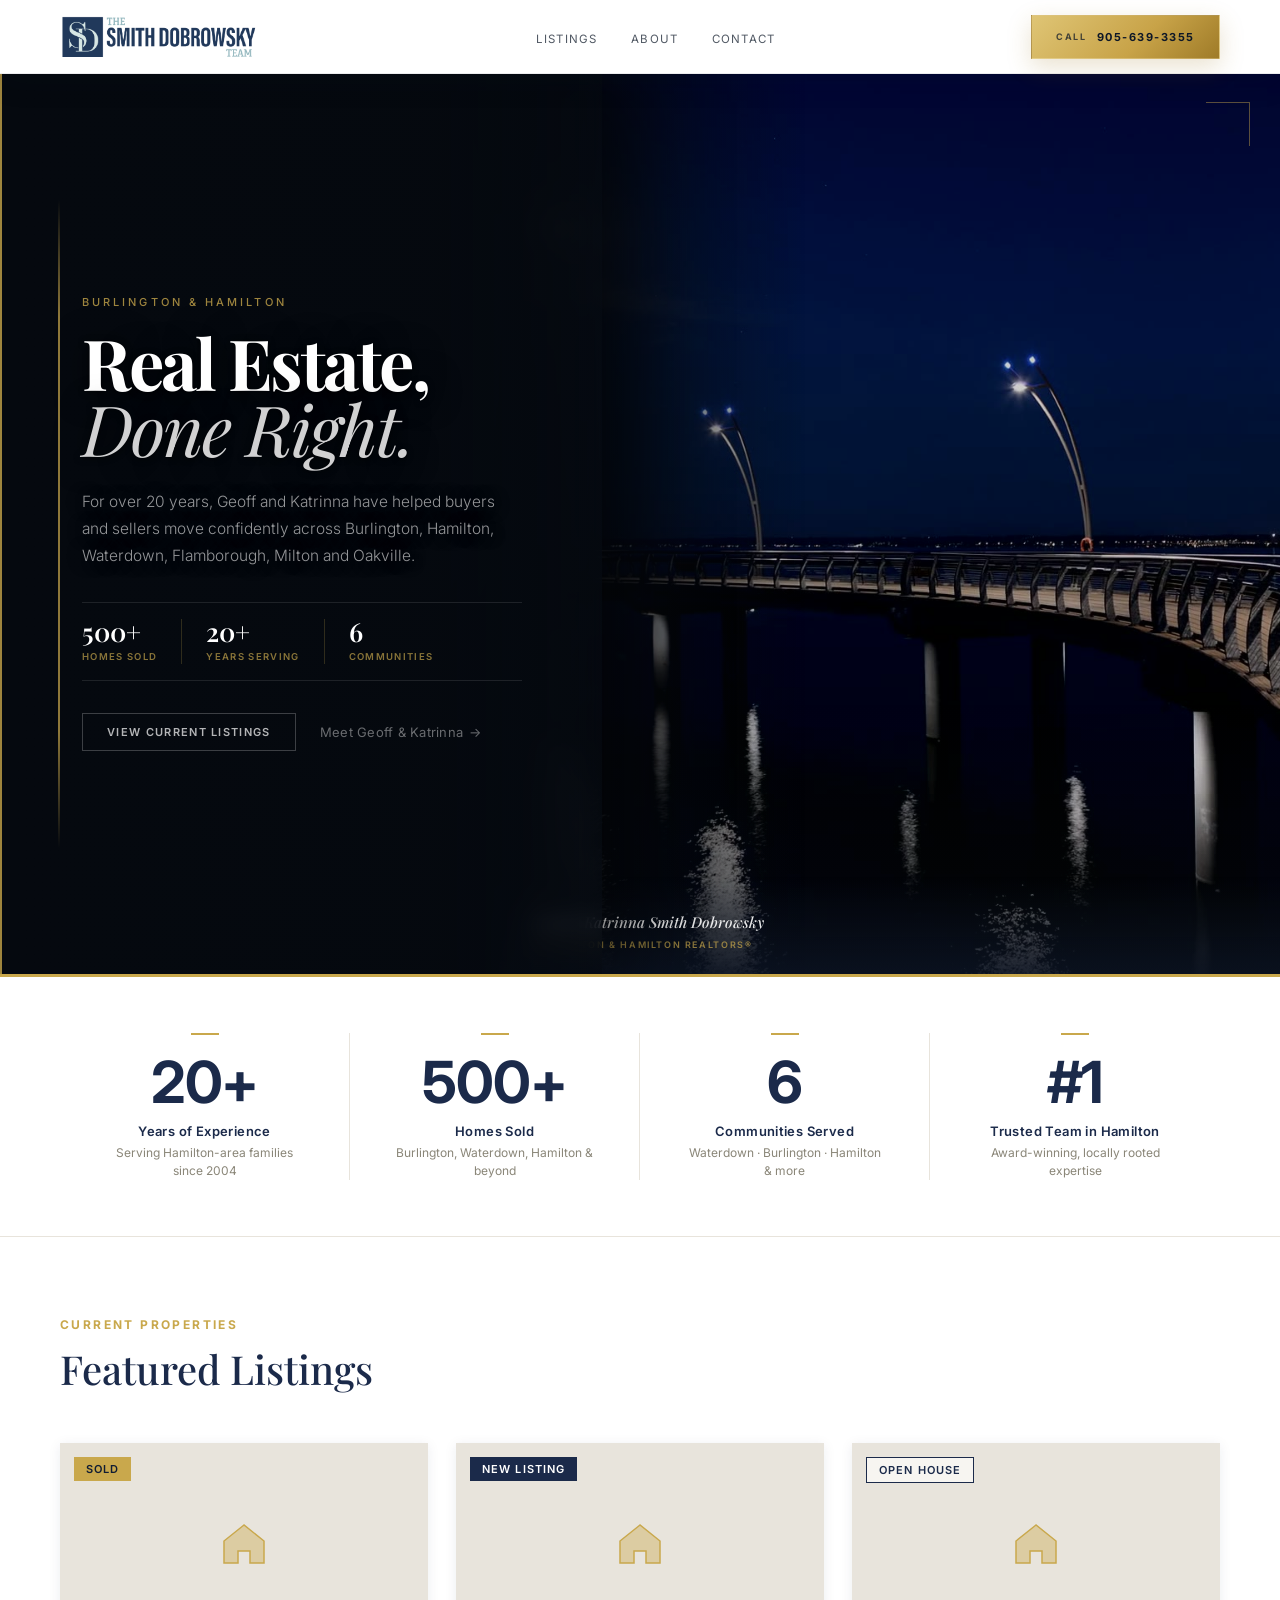
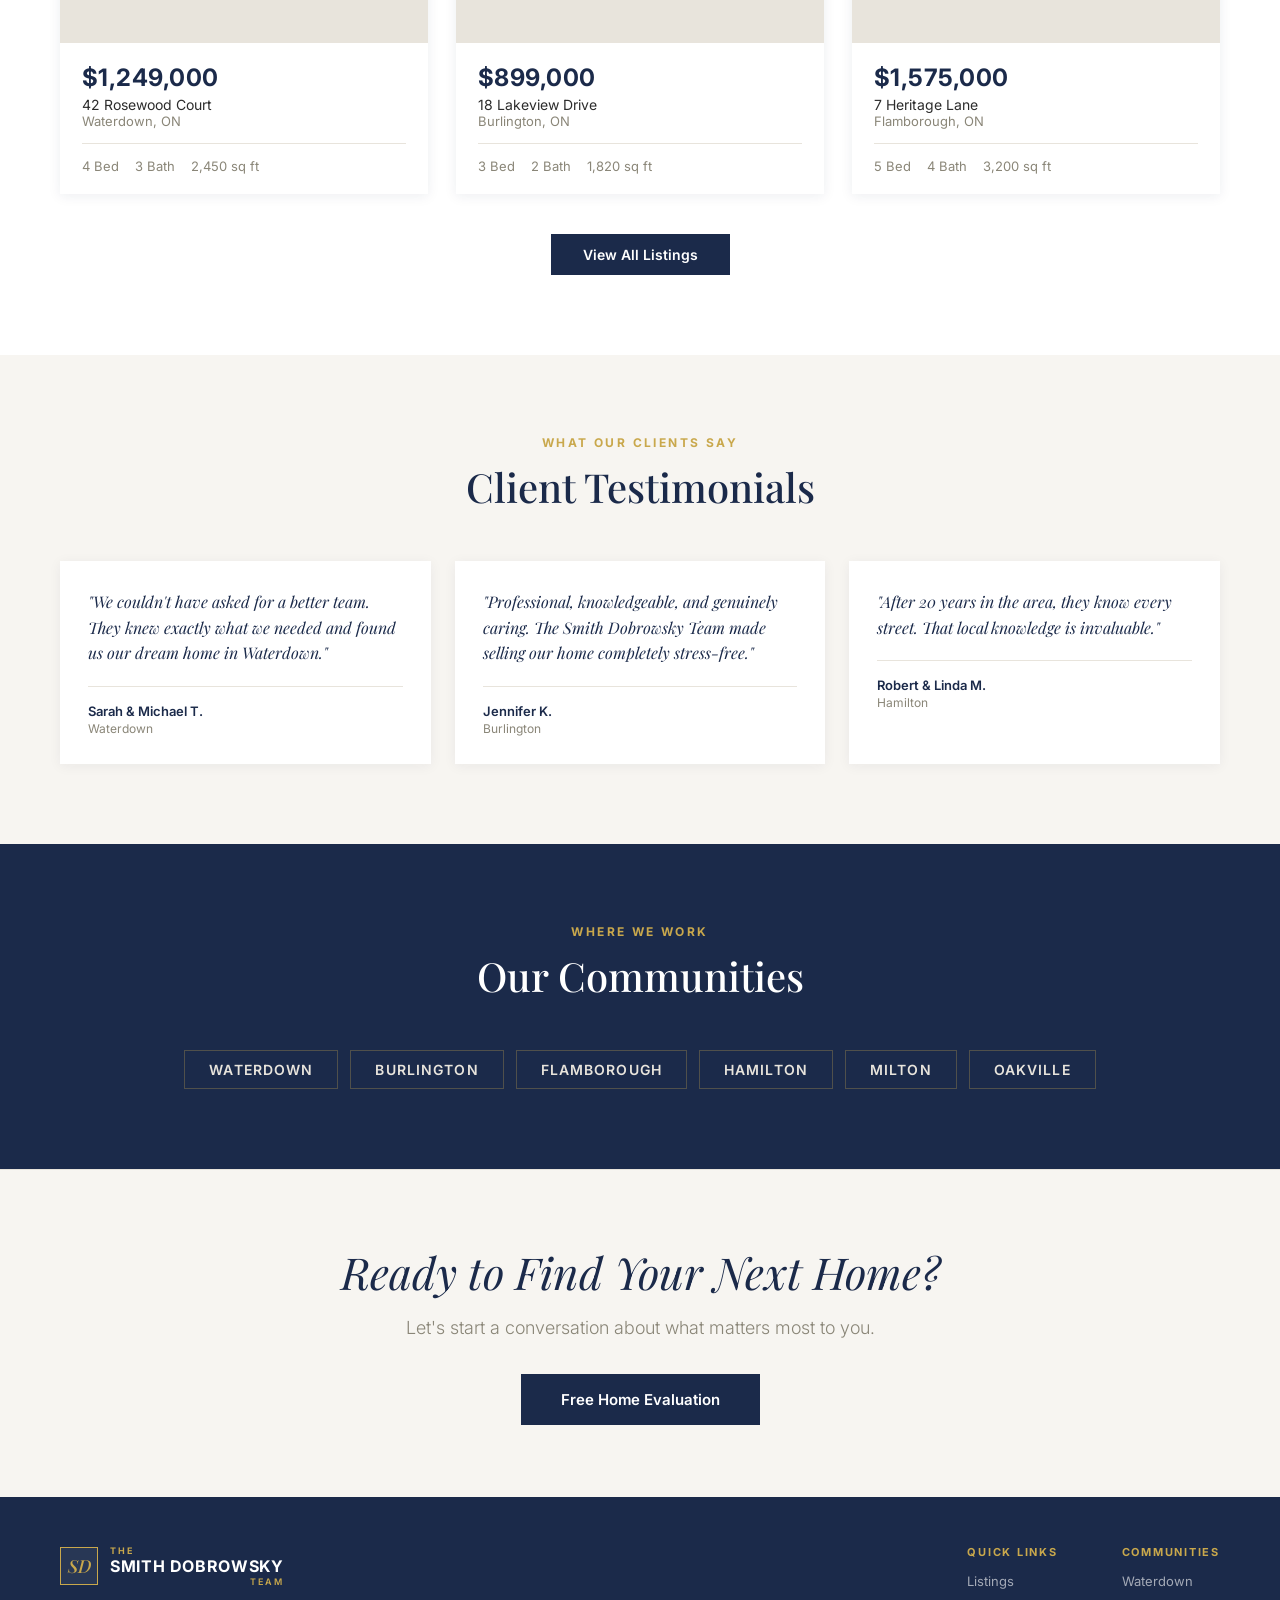
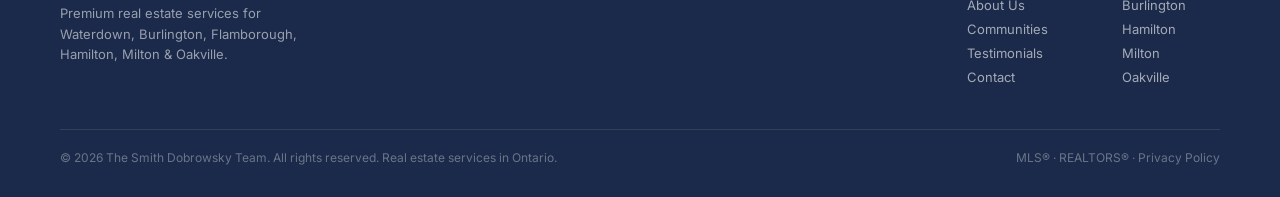
==== index.html @ ae38e887 "Add files via upload" ====
<!DOCTYPE html>
<html lang="en-CA">
<head>
  <meta charset="UTF-8" />
  <meta name="viewport" content="width=device-width, initial-scale=1.0" />
  <title>The Smith Dobrowsky Team — Burlington &amp; Hamilton Realtors</title>
  <meta name="description" content="Geoff Smith &amp; Katrinna Smith-Dobrowsky — trusted REALTORS® serving Burlington, Waterdown, Hamilton, Flamborough, Milton and Oakville since 2004." />
  <link rel="preconnect" href="https://fonts.googleapis.com" />
  <link rel="preconnect" href="https://fonts.gstatic.com" crossorigin />
  <link href="https://fonts.googleapis.com/css2?family=Playfair+Display:ital,wght@0,400;0,500;0,600;1,400;1,500&family=Inter:wght@300;400;500;600;700&display=swap" rel="stylesheet" />
  <link rel="stylesheet" href="css/styles.css" />

  <style>
    /* ═══════════════════════════════════════════════════════
       HERO — Complete override of accumulated styles.css passes
       Inline <style> wins cascade over linked stylesheet.
       !important used only where styles.css declares !important.
    ═══════════════════════════════════════════════════════ */

    /* ── Nav refinement ───────────────────────────────────── */
    .nav {
      height: 74px !important;
      padding: 0 60px !important;
    }
    .nav__cta {
      padding: 13px 28px !important;
      font-size: 11px !important;
      font-weight: 700 !important;
      letter-spacing: 0.14em !important;
      background: linear-gradient(135deg, #d9bd6a 0%, #c9a84c 55%, #a8842a 100%) !important;
      color: #0d1727 !important;
      box-shadow: 0 0 18px rgba(201,168,76,0.35), 0 4px 14px rgba(0,0,0,0.3) !important;
      transition: box-shadow 0.2s, background 0.2s, transform 0.15s !important;
    }
    .nav__cta:hover {
      background: linear-gradient(135deg, #e0c975 0%, #c9a84c 55%, #9d7a25 100%) !important;
      box-shadow: 0 0 26px rgba(201,168,76,0.55), 0 6px 18px rgba(0,0,0,0.35) !important;
      transform: translateY(-1px) !important;
    }

    /* Mobile toggle — reset all the !important position hacks */
    @media (max-width: 960px) {
      .nav { height: 68px !important; padding: 0 24px !important; }
      .nav__toggle {
        display: flex !important;
        position: static !important;
        top: auto !important; right: auto !important; left: auto !important;
        transform: none !important;
        margin-left: auto;
        width: 26px !important; height: 18px !important;
        z-index: auto !important;
        opacity: 1 !important; visibility: visible !important;
      }
      .nav__toggle::before { display: none !important; }
      .nav__toggle span { opacity: 1 !important; background: #fff !important; height: 1.5px !important; }
    }
    @media (max-width: 600px) {
      .nav { height: 64px !important; padding: 0 18px !important; }
      .nav__toggle {
        position: static !important;
        top: auto !important; right: auto !important; left: auto !important;
      }
      .nav__toggle::before { display: none !important; }
      .nav__toggle span { opacity: 1 !important; background: #fff !important; }
    }

    /* ── Hero container ───────────────────────────────────── */
    .hero {
      position: relative !important;
      min-height: 100vh !important;
      overflow: hidden !important;
      background: #05090f !important;
      background-image: none !important;
      isolation: isolate !important;
    }

    /* Video — fills hero__video-wrap in the right panel */
    .hero__video {
      position: absolute !important;
      inset: 0 !important;
      width: 100% !important;
      height: 100% !important;
      object-fit: cover !important;
      object-position: center center !important;
      z-index: 1 !important;
      filter: saturate(0.92) brightness(0.86) !important;
      pointer-events: none !important;
      will-change: opacity !important;
      transform: translateZ(0) !important;
      opacity: 0 !important;
      transition: opacity 1.2s cubic-bezier(0.4, 0, 0.2, 1) !important;
    }
    .hero__video.is-ready {
      opacity: 1 !important;
    }

    /* Subtle top anchor — grounds the nav zone */
    .hero::before {
      content: '' !important;
      position: absolute !important;
      inset: 0 !important;
      background: linear-gradient(to bottom, rgba(5,9,15,0.24) 0%, transparent 14%) !important;
      pointer-events: none !important;
      z-index: 1 !important;
    }

    /* Subtle gold warmth — left column accent only */
    .hero::after {
      content: '' !important;
      position: absolute !important;
      left: 0 !important;
      top: 0 !important;
      bottom: 0 !important;
      width: 54% !important;
      background: radial-gradient(ellipse at 10% 28%, rgba(201,168,76,0.07), transparent 58%) !important;
      pointer-events: none !important;
      z-index: 1 !important;
    }

    /* Unused decor elements from styles.css — hidden */
    .hero__texture,
    .hero__glow,
    .hero__frame,
    .hero__badge,
    .hero__placeholder,
    .hero__visual-lines,
    .hero__corner {
      display: none !important;
    }

    /* ── Two-column: text left | video right ─────────────── */
    .hero__inner {
      display: grid !important;
      grid-template-columns: 54fr 46fr !important;
      min-height: 100vh !important;
      max-width: none !important;
      width: 100% !important;
      margin: 0 !important;
      padding: 0 !important;
      gap: 0 !important;
      align-items: stretch !important;
      position: relative !important;
      z-index: 2 !important;
    }

    /* ── Left column — content ────────────────────────────── */
    .hero__left {
      position: relative !important;
      z-index: 2 !important;
      display: flex !important;
      flex-direction: column !important;
      justify-content: center !important;
      padding: 80px 56px 80px 80px !important;
      max-width: none !important;
      flex: none !important;
      width: auto !important;
    }

    /* Vertical gold rule — left decorative accent */
    .hero__left::before {
      content: '';
      position: absolute;
      left: 56px;
      top: 14%;
      bottom: 14%;
      width: 2px;
      background: linear-gradient(
        to bottom,
        transparent 0%,
        rgba(201,168,76,0.7) 18%,
        rgba(201,168,76,0.7) 82%,
        transparent 100%
      );
    }

    /* ── Overline ─────────────────────────────────────────── */
    .hero__overline {
      display: flex !important;
      align-items: flex-start !important;
      gap: 14px !important;
      margin-bottom: 26px !important;
      font-size: 10px !important;
      font-weight: 500 !important;
      letter-spacing: 0.2em !important;
      text-transform: uppercase !important;
      color: rgba(201,168,76,0.82) !important;
      line-height: 1.7 !important;
      max-width: 480px;
    }

    .hero__overline-rule {
      display: block !important;
      width: 28px !important;
      min-width: 28px !important;
      height: 1px !important;
      background: rgba(201,168,76,0.75) !important;
      margin-top: 6px !important;
      flex-shrink: 0 !important;
    }

    /* ── Headline ─────────────────────────────────────────── */
    .hero__h1 {
      margin: 0 0 28px !important;
      max-width: none !important;
    }

    /* Location badge — sits above the display type */
    .hero__h1-location {
      display: block !important;
      font-family: 'Inter', sans-serif !important;
      font-size: 11px !important;
      font-weight: 500 !important;
      letter-spacing: 0.28em !important;
      text-transform: uppercase !important;
      color: rgba(201,168,76,0.78) !important;
      line-height: 1 !important;
      margin-bottom: 22px !important;
    }

    /* "Real Estate," — massive display */
    .hero__h1-line {
      display: block !important;
      font-size: clamp(52px, 5.5vw, 84px) !important;
      font-weight: 700 !important;
      color: #ffffff !important;
      line-height: 0.93 !important;
      letter-spacing: -0.035em !important;
      text-shadow: 0 2px 32px rgba(0,0,0,0.75), 0 1px 6px rgba(0,0,0,0.55) !important;
    }

    /* "Done Right." — italic counterpoint */
    .hero__h1-em {
      display: block !important;
      font-size: clamp(52px, 5.5vw, 84px) !important;
      font-weight: 400 !important;
      font-style: italic !important;
      color: rgba(255,255,255,0.82) !important;
      line-height: 0.93 !important;
      letter-spacing: -0.028em !important;
      text-shadow: 0 2px 32px rgba(0,0,0,0.75), 0 1px 6px rgba(0,0,0,0.55) !important;
    }

    /* ── Supporting paragraph ─────────────────────────────── */
    .hero__sub {
      font-size: 15.5px !important;
      font-weight: 300 !important;
      color: rgba(255,255,255,0.58) !important;
      line-height: 1.74 !important;
      margin: 0 0 32px !important;
      max-width: 440px !important;
      text-shadow: 0 1px 16px rgba(0,0,0,0.65) !important;
    }

    /* ── Stats row ────────────────────────────────────────── */
    .hero__trust {
      display: flex !important;
      align-items: center !important;
      grid-template-columns: none !important;
      gap: 0 !important;
      margin: 0 0 32px !important;
      padding: 16px 0 !important;
      border-top: 1px solid rgba(255,255,255,0.1) !important;
      border-bottom: 1px solid rgba(255,255,255,0.1) !important;
      max-width: 440px !important;
    }

    .hero__trust-item {
      padding-right: 24px !important;
      padding-left: 0 !important;
    }
    .hero__trust-item:not(:first-child) {
      padding-left: 24px !important;
      border-left: 1px solid rgba(201,168,76,0.22) !important;
    }

    .hero__trust-value {
      display: block !important;
      font-family: 'Playfair Display', Georgia, serif !important;
      font-size: 26px !important;
      font-weight: 600 !important;
      color: #ffffff !important;
      line-height: 1 !important;
    }

    .hero__trust-label {
      display: block !important;
      margin-top: 5px !important;
      font-size: 9.5px !important;
      font-weight: 600 !important;
      letter-spacing: 0.14em !important;
      text-transform: uppercase !important;
      color: rgba(201,168,76,0.68) !important;
      line-height: 1.4 !important;
    }

    /* ── Lead-capture form ────────────────────────────────── */
    .hero__form {
      background: rgba(255,255,255,0.04) !important;
      border: 1px solid rgba(255,255,255,0.12) !important;
      padding: 20px 22px !important;
      margin-bottom: 22px !important;
      max-width: 480px !important;
      box-shadow: none !important;
    }

    .hero__form-label {
      display: block !important;
      font-size: 9.5px !important;
      font-weight: 700 !important;
      letter-spacing: 0.2em !important;
      text-transform: uppercase !important;
      color: rgba(201,168,76,0.88) !important;
      margin-bottom: 12px !important;
    }

    .hero__form-row {
      display: flex !important;
      min-height: 52px !important;
      box-shadow: none !important;
    }

    .hero__form-input {
      flex: 1 !important;
      min-width: 0 !important;
      min-height: 52px !important;
      background: rgba(255,255,255,0.055) !important;
      border: 1px solid rgba(255,255,255,0.14) !important;
      border-right: none !important;
      color: #ffffff !important;
      font-family: 'Inter', sans-serif !important;
      font-size: 13.5px !important;
      padding: 0 16px !important;
      outline: none !important;
      transition: border-color 0.2s !important;
      border-radius: 0 !important;
    }
    .hero__form-input::placeholder { color: rgba(255,255,255,0.26) !important; }
    .hero__form-input:focus {
      border-color: rgba(201,168,76,0.5) !important;
      box-shadow: none !important;
    }

    .hero__form-btn {
      min-height: 52px !important;
      min-width: 168px !important;
      background: linear-gradient(135deg, #d9bd6a 0%, #c9a84c 55%, #a8842a 100%) !important;
      color: #0d1727 !important;
      font-family: 'Inter', sans-serif !important;
      font-size: 10px !important;
      font-weight: 700 !important;
      letter-spacing: 0.18em !important;
      text-transform: uppercase !important;
      padding: 0 20px !important;
      white-space: nowrap !important;
      cursor: pointer !important;
      border: none !important;
      border-radius: 0 !important;
      box-shadow: 0 8px 22px rgba(0,0,0,0.22) !important;
      transition: background 0.2s, transform 0.15s !important;
    }
    .hero__form-btn:hover {
      background: linear-gradient(135deg, #e0c975 0%, #c9a84c 55%, #9d7a25 100%) !important;
      transform: translateY(-1px) !important;
    }

    .hero__form-disclaimer {
      font-size: 10.5px !important;
      color: rgba(255,255,255,0.25) !important;
      margin-top: 10px !important;
      letter-spacing: 0.01em !important;
    }

    /* ── Secondary CTAs ───────────────────────────────────── */
    .hero__ctas {
      display: flex !important;
      align-items: center !important;
      gap: 24px !important;
      flex-wrap: wrap !important;
      margin-bottom: 0 !important;
    }

    /* Override btn-ghost so it matches dark hero */
    .hero .btn-ghost {
      font-size: 11px !important;
      font-weight: 600 !important;
      letter-spacing: 0.12em !important;
      text-transform: uppercase !important;
      color: rgba(255,255,255,0.70) !important;
      background: transparent !important;
      border: 1.5px solid rgba(255,255,255,0.22) !important;
      padding: 11px 24px !important;
      transition: border-color 0.2s, color 0.2s !important;
    }
    .hero .btn-ghost:hover {
      border-color: rgba(201,168,76,0.65) !important;
      color: #fff !important;
    }

    .hero .btn-text-link {
      font-size: 13px !important;
      color: rgba(255,255,255,0.40) !important;
      display: flex !important;
      align-items: center !important;
      gap: 6px !important;
      transition: color 0.2s !important;
    }
    .hero .btn-text-link:hover { color: rgba(255,255,255,0.88) !important; }

    /* ── Right column — video panel ──────────────────────── */
    .hero__right {
      position: relative !important;
      display: block !important;
      align-self: stretch !important;
      overflow: hidden !important;
      min-height: 0 !important;
    }

    /* Left-edge fade — blends video into dark left column */
    .hero__right::before {
      content: '' !important;
      position: absolute !important;
      left: 0 !important;
      top: 0 !important;
      bottom: 0 !important;
      width: 88px !important;
      background: linear-gradient(to right, #05090f 0%, rgba(5,9,15,0.65) 38%, transparent 100%) !important;
      z-index: 4 !important;
      pointer-events: none !important;
    }

    /* Gold corner bracket — top right */
    .hero__right::after {
      content: '' !important;
      position: absolute !important;
      top: 28px !important;
      right: 28px !important;
      width: 44px !important;
      height: 44px !important;
      border-top: 1px solid rgba(201,168,76,0.45) !important;
      border-right: 1px solid rgba(201,168,76,0.45) !important;
      z-index: 5 !important;
      pointer-events: none !important;
    }

    /* Video wrap — fills the right column entirely */
    .hero__video-wrap {
      position: absolute !important;
      inset: 0 !important;
      overflow: hidden !important;
    }

    /* Bottom fade — grounds the video panel */
    .hero__video-wrap::after {
      content: '' !important;
      position: absolute !important;
      left: 0 !important;
      right: 0 !important;
      bottom: 0 !important;
      height: 30% !important;
      background: linear-gradient(to top, rgba(5,9,15,0.52) 0%, transparent 100%) !important;
      z-index: 2 !important;
      pointer-events: none !important;
    }

    /* Agent caption — bottom of video panel */
    .hero__caption {
      display: flex !important;
      flex-direction: column !important;
      position: absolute !important;
      bottom: 0 !important;
      left: 0 !important;
      right: 0 !important;
      padding: 24px 30px !important;
      z-index: 6 !important;
    }
    .hero__caption-rule {
      display: block !important;
      width: 22px !important;
      height: 1px !important;
      background: rgba(201,168,76,0.8) !important;
      margin-bottom: 10px !important;
    }
    .hero__caption-name {
      font-family: 'Playfair Display', Georgia, serif !important;
      font-size: 15px !important;
      font-weight: 500 !important;
      font-style: italic !important;
      color: rgba(255,255,255,0.90) !important;
      line-height: 1.35 !important;
    }
    .hero__caption-title {
      font-size: 9px !important;
      font-weight: 600 !important;
      letter-spacing: 0.18em !important;
      text-transform: uppercase !important;
      color: rgba(201,168,76,0.70) !important;
      margin-top: 7px !important;
    }


    /* ── Responsive ───────────────────────────────────────── */

    /* Large desktop — more breathing room */
    @media (min-width: 1400px) {
      .hero__left { padding: 80px 64px 80px 96px !important; }
      .hero__left::before { left: 72px !important; }
    }

    /* Medium desktop — tighten slightly */
    @media (max-width: 1200px) {
      .hero__inner { grid-template-columns: 56fr 44fr !important; }
      .hero__left { padding: 80px 44px 80px 60px !important; }
      .hero__left::before { left: 38px !important; }
      .hero__h1-line,
      .hero__h1-em { font-size: clamp(44px, 4.8vw, 72px) !important; }
    }

    /* Tablet — stack: text top, video below */
    @media (max-width: 900px) {
      .hero__inner {
        grid-template-columns: 1fr !important;
        grid-template-rows: auto auto !important;
        min-height: 100svh !important;
      }

      .hero__left {
        order: 1 !important;
        padding: 100px 36px 44px !important;
        justify-content: flex-start !important;
      }
      .hero__left::before { display: none !important; }

      .hero__right {
        order: 2 !important;
        height: 58vw !important;
        min-height: 260px !important;
        max-height: 420px !important;
      }

      /* No left-edge fade in stacked layout */
      .hero__right::before { display: none !important; }
      /* No bracket in stacked layout */
      .hero__right::after { display: none !important; }

      .hero__caption { display: none !important; }

      .hero__h1-line,
      .hero__h1-em { font-size: 52px !important; }

      .hero__form { max-width: 100% !important; }
      .hero__trust { max-width: 100% !important; }
    }

    /* Mobile */
    @media (max-width: 600px) {
      .hero__right {
        height: 56vw !important;
        min-height: 210px !important;
        max-height: 320px !important;
      }

      .hero__left { padding: 88px 24px 40px !important; }

      .hero__h1-line,
      .hero__h1-em { font-size: 42px !important; }
      .hero__sub { font-size: 15px !important; }

      .hero__overline { font-size: 10px !important; gap: 8px !important; }

      .hero__form-row {
        flex-direction: column !important;
        min-height: auto !important;
      }
      .hero__form-input {
        border-right: 1px solid rgba(255,255,255,0.14) !important;
        border-bottom: none !important;
        min-height: 48px !important;
      }
      .hero__form-btn {
        min-width: 0 !important;
        width: 100% !important;
        min-height: 48px !important;
        padding: 0 16px !important;
      }

      .hero__trust { max-width: 100% !important; }
      .hero__trust-item { min-width: 0 !important; }

      .hero__ctas {
        flex-direction: column !important;
        align-items: flex-start !important;
        gap: 14px !important;
      }
      .hero .btn-ghost {
        width: 100% !important;
        text-align: center !important;
      }
    }

    /* Small mobile */
    @media (max-width: 380px) {
      .hero__right { height: 68vw !important; min-height: 200px !important; }
      .hero__h1-line,
      .hero__h1-em { font-size: 36px !important; }
      .hero__left { padding: 84px 16px 36px !important; }
    }



    /* Video fallback poster while autoplay initializes */
    .hero__video-wrap {
      background-image: url("assets/hero-loop-poster.jpg") !important;
      background-size: cover !important;
      background-position: center center !important;
      background-repeat: no-repeat !important;
    }

    /* Final override: full-bleed desktop hero video */
    @media (min-width: 901px) {
      .hero {
        min-height: 100svh !important;
      }

      .hero__inner {
        grid-template-columns: minmax(480px, 47vw) minmax(0, 1fr) !important;
        min-height: 100svh !important;
        position: relative !important;
      }

      .hero__left {
        position: relative !important;
        z-index: 7 !important;
        background: linear-gradient(90deg, #05090f 0%, rgba(5,9,15,0.97) 72%, rgba(5,9,15,0.72) 100%) !important;
      }

      .hero__right {
        position: absolute !important;
        top: 0 !important;
        right: -7vw !important;
        bottom: 0 !important;
        width: min(68vw, 1120px) !important;
        height: 100% !important;
        min-height: 100svh !important;
        display: block !important;
        overflow: hidden !important;
        z-index: 2 !important;
      }

      .hero__right::before {
        width: 24vw !important;
        background: linear-gradient(to right, #05090f 0%, rgba(5,9,15,0.92) 24%, rgba(5,9,15,0.44) 62%, transparent 100%) !important;
      }

      .hero__right::after {
        right: calc(7vw + 30px) !important;
      }

      .hero__video-wrap {
        position: absolute !important;
        inset: 0 !important;
        height: 100% !important;
        overflow: hidden !important;
      }

      .hero__video {
        width: 100% !important;
        height: 100% !important;
        object-fit: cover !important;
        object-position: center center !important;
      }

      .hero__caption {
        right: 7vw !important;
      }
    }

    @media (min-width: 1500px) {
      .hero__right {
        right: -10vw !important;
        width: min(72vw, 1280px) !important;
      }
      .hero__right::after {
        right: calc(10vw + 36px) !important;
      }
      .hero__caption {
        right: 10vw !important;
      }
    }

    /* Final mobile contained video panel */
    @media (max-width: 900px) {
      .hero {
        min-height: auto !important;
        overflow: hidden !important;
        background: #05090f !important;
      }

      .hero__inner {
        display: grid !important;
        grid-template-columns: 1fr !important;
        grid-template-rows: auto auto !important;
        min-height: auto !important;
        padding: 0 !important;
        overflow: hidden !important;
      }

      .hero__left {
        order: 1 !important;
        min-height: auto !important;
        padding: 92px 36px 44px !important;
        justify-content: flex-start !important;
        background: linear-gradient(180deg, rgba(5,9,15,0.98) 0%, rgba(5,9,15,0.92) 100%) !important;
      }

      .hero__left::before {
        display: none !important;
      }

      .hero__right {
        order: 2 !important;
        position: relative !important;
        inset: auto !important;
        width: 100% !important;
        height: 54vw !important;
        min-height: 260px !important;
        max-height: 430px !important;
        display: block !important;
        overflow: hidden !important;
        z-index: 2 !important;
        pointer-events: none !important;
      }

      .hero__right::before,
      .hero__right::after,
      .hero__caption {
        display: none !important;
      }

      .hero__video-wrap {
        position: absolute !important;
        inset: 0 !important;
        width: 100% !important;
        height: 100% !important;
        min-height: 0 !important;
        overflow: hidden !important;
      }

      .hero__video-wrap::after {
        content: '' !important;
        display: block !important;
        position: absolute !important;
        inset: 0 !important;
        background:
          linear-gradient(180deg, rgba(5,9,15,0.08) 0%, rgba(5,9,15,0.22) 100%),
          radial-gradient(ellipse at center, transparent 45%, rgba(5,9,15,0.35) 100%) !important;
        z-index: 2 !important;
        pointer-events: none !important;
      }

      .hero__video {
        position: absolute !important;
        inset: 0 !important;
        width: 100% !important;
        height: 100% !important;
        object-fit: cover !important;
        object-position: center center !important;
        filter: saturate(0.96) brightness(0.82) contrast(1.04) !important;
      }
    }

    @media (max-width: 600px) {
      .hero__left {
        padding: 86px 24px 38px !important;
      }

      .hero__right {
        height: 58vw !important;
        min-height: 218px !important;
        max-height: 320px !important;
      }

      .hero__h1-line,
      .hero__h1-em {
        font-size: 42px !important;
      }
    }

    @media (max-width: 380px) {
      .hero__left {
        padding: 78px 18px 34px !important;
      }

      .hero__right {
        height: 62vw !important;
        min-height: 200px !important;
      }

      .hero__h1-line,
      .hero__h1-em {
        font-size: 36px !important;
      }
    }



    /* Final mobile full-bleed below-copy video fix */
    @media (max-width: 900px) {
      .hero,
      .hero__inner {
        overflow-x: hidden !important;
        overflow-y: visible !important;
      }

      .hero__right {
        order: 2 !important;
        position: relative !important;
        left: 50% !important;
        right: auto !important;
        inset: auto auto auto 50% !important;
        transform: translateX(-50%) !important;
        width: 100vw !important;
        max-width: 100vw !important;
        min-width: 100vw !important;
        height: 58vw !important;
        min-height: 260px !important;
        max-height: 440px !important;
        margin: 0 !important;
        display: block !important;
        overflow: hidden !important;
        z-index: 2 !important;
      }

      .hero__video-wrap {
        position: absolute !important;
        inset: 0 !important;
        width: 100vw !important;
        max-width: none !important;
        height: 100% !important;
        min-height: 0 !important;
      }

      .hero__video {
        width: 100vw !important;
        max-width: none !important;
        height: 100% !important;
        object-fit: cover !important;
        object-position: center center !important;
      }
    }

    @media (max-width: 600px) {
      .hero__right {
        height: 64vw !important;
        min-height: 236px !important;
        max-height: 340px !important;
      }
    }

    @media (max-width: 380px) {
      .hero__right {
        height: 66vw !important;
        min-height: 218px !important;
      }
    }



    /* Hide duplicate proof stats on mobile */
    @media (max-width: 768px) {
      .proof-bar {
        display: none !important;
      }
    }


    /* Header logo + phone-first CTA refinement */
    .nav--inverse {
      background: rgba(255,255,255,0.98) !important;
      border-bottom: 1px solid rgba(13,23,39,0.08) !important;
      box-shadow: 0 10px 30px rgba(13,23,39,0.08) !important;
    }

    .nav--inverse .nav__link {
      color: rgba(13,23,39,0.72) !important;
    }

    .nav--inverse .nav__link:hover {
      color: #0d1727 !important;
    }

    .nav--inverse .nav__toggle span {
      background: #0d1727 !important;
    }

    .nav__logo {
      align-items: center !important;
      min-width: 220px !important;
      min-height: 48px !important;
      padding: 0 !important;
      background: transparent !important;
      border: 0 !important;
      box-shadow: none !important;
    }

    .nav__logo-img {
      display: block !important;
      width: auto !important;
      height: 48px !important;
      max-width: 260px !important;
      object-fit: contain !important;
    }

    .nav__cta--phone {
      display: inline-flex !important;
      align-items: center !important;
      justify-content: center !important;
      gap: 10px !important;
      min-height: 44px !important;
      padding: 0 24px !important;
      white-space: nowrap !important;
      border: 1px solid rgba(255,255,255,0.16) !important;
      background: linear-gradient(135deg, #dfc575 0%, #c8a348 58%, #9f7b28 100%) !important;
      color: #0d1727 !important;
      box-shadow: 0 8px 24px rgba(159,123,40,0.22) !important;
    }

    .nav__cta--phone::before {
      content: "Call";
      font-size: 9px;
      font-weight: 700;
      letter-spacing: 0.18em;
      text-transform: uppercase;
      opacity: 0.72;
    }

    @media (max-width: 960px) {
      .nav__logo {
        min-width: 0 !important;
        min-height: 42px !important;
        padding: 6px 9px !important;
      }

      .nav__logo-img {
        height: 42px !important;
        max-width: 210px !important;
      }

      .nav__cta--phone {
        display: inline-flex !important;
        min-height: 38px !important;
        margin-left: auto !important;
        margin-right: 16px !important;
        padding: 0 14px !important;
        font-size: 10px !important;
        letter-spacing: 0.12em !important;
      }

      .nav__cta--phone::before {
        display: none;
      }

      .nav__toggle {
        margin-left: 0 !important;
      }
    }

    @media (max-width: 600px) {
      .nav__logo-img {
        height: 36px !important;
        max-width: 150px !important;
      }

      .nav__cta--phone {
        min-height: 34px !important;
        margin-right: 10px !important;
        padding: 0 10px !important;
        font-size: 9px !important;
        letter-spacing: 0.08em !important;
      }
    }

    @media (max-width: 374px) {
      .nav__cta--phone {
        padding: 0 8px !important;
        font-size: 8.5px !important;
      }

      .nav__logo-img {
        max-width: 132px !important;
      }
    }

    /* 2026-style fixed header: quiet, compressed, and conversion-forward */
    body {
      padding-top: 74px !important;
    }

    .nav {
      position: fixed !important;
      top: 0 !important;
      left: 0 !important;
      right: 0 !important;
      width: 100% !important;
      z-index: 99999 !important;
      transform: translateZ(0) !important;
      transition:
        height 0.24s ease,
        padding 0.24s ease,
        background 0.24s ease,
        box-shadow 0.24s ease,
        border-color 0.24s ease !important;
      backdrop-filter: saturate(145%) blur(18px) !important;
      -webkit-backdrop-filter: saturate(145%) blur(18px) !important;
    }

    .nav__logo,
    .nav__logo-img,
    .nav__cta--phone,
    .nav__link,
    .nav__toggle {
      transition:
        height 0.24s ease,
        min-height 0.24s ease,
        max-width 0.24s ease,
        padding 0.24s ease,
        margin 0.24s ease,
        color 0.24s ease,
        box-shadow 0.24s ease,
        transform 0.24s ease !important;
    }

    .nav.nav--scrolled {
      height: 58px !important;
      padding: 0 46px !important;
      background: rgba(255,255,255,0.92) !important;
      border-bottom-color: rgba(13,23,39,0.12) !important;
      box-shadow: 0 14px 38px rgba(13,23,39,0.12) !important;
    }

    .nav.nav--scrolled .nav__logo {
      min-height: 38px !important;
    }

    .nav.nav--scrolled .nav__logo-img {
      height: 38px !important;
      max-width: 220px !important;
    }

    .nav.nav--scrolled .nav__link {
      color: rgba(13,23,39,0.66) !important;
      transform: translateY(-1px) !important;
    }

    .nav.nav--scrolled .nav__cta--phone {
      min-height: 38px !important;
      padding: 0 20px !important;
      box-shadow: 0 8px 22px rgba(159,123,40,0.2) !important;
      transform: translateY(-1px) !important;
    }

    @media (max-width: 960px) {
      body {
        padding-top: 68px !important;
      }

      .nav.nav--scrolled {
        height: 58px !important;
        padding: 0 20px !important;
      }

      .nav.nav--scrolled .nav__logo-img {
        height: 34px !important;
        max-width: 175px !important;
      }

      .nav.nav--scrolled .nav__cta--phone {
        min-height: 34px !important;
        padding: 0 12px !important;
      }

      .nav.nav--scrolled .nav__toggle {
        width: 34px !important;
        height: 34px !important;
      }
    }

    @media (max-width: 600px) {
      body {
        padding-top: 64px !important;
      }

      .nav.nav--scrolled {
        height: 56px !important;
        padding: 0 14px !important;
      }

      .nav.nav--scrolled .nav__logo-img {
        height: 30px !important;
        max-width: 132px !important;
      }

      .nav.nav--scrolled .nav__cta--phone {
        min-height: 32px !important;
        margin-right: 8px !important;
        padding: 0 9px !important;
      }
    }
  </style>

</head>
<body>

  <!-- ── Nav ── -->
  <nav class="nav nav--inverse" id="main-nav">
    <a href="index.html" class="nav__logo" aria-label="The Smith Dobrowsky Team — Home">
      <img class="nav__logo-img" src="assets/logo-transparent.png" alt="The Smith Dobrowsky Team">
    </a>
    <ul class="nav__links" role="list">
      <li><a href="listings.html" class="nav__link">Listings</a></li>
      <li><a href="about.html"    class="nav__link">About</a></li>
      <li><a href="contact.html"  class="nav__link">Contact</a></li>
    </ul>
    <a href="tel:9056393355" class="nav__cta nav__cta--phone" aria-label="Call The Smith Dobrowsky Team at 905-639-3355">905-639-3355</a>
    <button class="nav__toggle" id="nav-toggle" aria-label="Toggle navigation" aria-expanded="false">
      <span></span><span></span><span></span>
    </button>
  </nav>

  <!-- ── Mobile menu ── -->
  <div class="nav__mobile-menu" id="nav-mobile-menu" aria-hidden="true">
    <a href="listings.html">Listings</a>
    <a href="about.html">About</a>
    <a href="contact.html">Contact</a>
    <a href="tel:9056393355" class="nav__cta nav__cta--phone" aria-label="Call The Smith Dobrowsky Team at 905-639-3355">Call 905-639-3355</a>
  </div>

  <main>

    <!-- ══════════════════════════════════════
         HERO — 12-column grid layout
         Left 5col: content  |  Right 7col: photo
    ══════════════════════════════════════ -->
    <section class="hero" aria-labelledby="hero-heading">

      <div class="hero__inner">

        <!-- ── Left: Content ── -->
        <div class="hero__left">

          <!-- Headline — location badge + 2-line display -->
          <h1 class="hero__h1" id="hero-heading">
            <span class="hero__h1-location">Burlington &amp; Hamilton</span>
            <span class="hero__h1-line">Real Estate,</span>
            <em class="hero__h1-em">Done Right.</em>
          </h1>

          <!-- Supporting copy — 45–65 chars per line -->
          <p class="hero__sub">
            For over 20 years, Geoff and Katrinna have helped
            buyers and sellers move confidently across Burlington,
            Hamilton, Waterdown, Flamborough, Milton and Oakville.
          </p>

          <!-- Stats row -->
          <div class="hero__trust" aria-label="Smith Dobrowsky Team highlights">
            <div class="hero__trust-item">
              <span class="hero__trust-value">500+</span>
              <span class="hero__trust-label">Homes Sold</span>
            </div>
            <div class="hero__trust-item">
              <span class="hero__trust-value">20+</span>
              <span class="hero__trust-label">Years Serving</span>
            </div>
            <div class="hero__trust-item">
              <span class="hero__trust-value">6</span>
              <span class="hero__trust-label">Communities</span>
            </div>
          </div>

          <!-- Secondary CTAs -->
          <div class="hero__ctas">
            <a href="listings.html" class="btn-ghost">View Current Listings</a>
            <a href="about.html" class="btn-text-link">
              Meet Geoff &amp; Katrinna <span aria-hidden="true">→</span>
            </a>
          </div>

        </div><!-- /hero__left -->

        <!-- ── Right: Video panel ── -->
        <div class="hero__right">
          <div class="hero__video-wrap">
            <video class="hero__video" autoplay muted loop playsinline preload="auto"
              poster="assets/hero-loop-poster.jpg">
              <source src="assets/hero-loop.mp4" type="video/mp4">
            </video>
          </div>
          <div class="hero__caption">
            <span class="hero__caption-rule"></span>
            <span class="hero__caption-name">Geoff &amp; Katrinna Smith Dobrowsky</span>
            <span class="hero__caption-title">Burlington &amp; Hamilton Realtors®</span>
          </div>
        </div><!-- /hero__right -->

      </div><!-- /hero__inner -->
    </section>

    <!-- ══════════════════════════════════════
         PROOF BAR
    ══════════════════════════════════════ -->
    <section class="proof-bar">
      <div class="proof-bar__grid">
        <div class="proof-bar__stat reveal">
          <div class="proof-bar__rule"></div>
          <div class="proof-bar__number">20+</div>
          <div class="proof-bar__label">Years of Experience</div>
          <div class="proof-bar__sub">Serving Hamilton-area families since 2004</div>
        </div>
        <div class="proof-bar__stat reveal" style="transition-delay:0.1s">
          <div class="proof-bar__rule"></div>
          <div class="proof-bar__number">500+</div>
          <div class="proof-bar__label">Homes Sold</div>
          <div class="proof-bar__sub">Burlington, Waterdown, Hamilton &amp; beyond</div>
        </div>
        <div class="proof-bar__stat reveal" style="transition-delay:0.2s">
          <div class="proof-bar__rule"></div>
          <div class="proof-bar__number">6</div>
          <div class="proof-bar__label">Communities Served</div>
          <div class="proof-bar__sub">Waterdown · Burlington · Hamilton &amp; more</div>
        </div>
        <div class="proof-bar__stat reveal" style="transition-delay:0.3s">
          <div class="proof-bar__rule"></div>
          <div class="proof-bar__number">#1</div>
          <div class="proof-bar__label">Trusted Team in Hamilton</div>
          <div class="proof-bar__sub">Award-winning, locally rooted expertise</div>
        </div>
      </div>
    </section>

    <!-- ══════════════════════════════════════
         FEATURED LISTINGS
    ══════════════════════════════════════ -->
    <section class="section section--white">
      <div style="margin-bottom:48px" class="reveal">
        <div class="section-eyebrow">Current Properties</div>
        <h2 class="section-heading">Featured Listings</h2>
      </div>
      <div class="listings-grid">

        <div class="listing-card reveal">
          <div class="listing-card__img">
            <svg width="48" height="48" viewBox="0 0 48 48" fill="none" aria-hidden="true"><path d="M24 6L4 22v22h14V32h12v12h14V22L24 6z" fill="#C9A84C" opacity="0.4"/><path d="M24 6L4 22v22h14V32h12v12h14V22L24 6z" stroke="#C9A84C" stroke-width="1.5"/></svg>
            <div class="listing-card__badge" style="background:#C9A84C;color:#111D33">Sold</div>
          </div>
          <div class="listing-card__body">
            <div class="listing-card__price">$1,249,000</div>
            <div class="listing-card__address">42 Rosewood Court</div>
            <div class="listing-card__city">Waterdown, ON</div>
            <div class="listing-card__divider"></div>
            <div class="listing-card__details"><span>4 Bed</span><span>3 Bath</span><span>2,450 sq ft</span></div>
          </div>
        </div>

        <div class="listing-card reveal" style="transition-delay:0.1s">
          <div class="listing-card__img">
            <svg width="48" height="48" viewBox="0 0 48 48" fill="none" aria-hidden="true"><path d="M24 6L4 22v22h14V32h12v12h14V22L24 6z" fill="#C9A84C" opacity="0.4"/><path d="M24 6L4 22v22h14V32h12v12h14V22L24 6z" stroke="#C9A84C" stroke-width="1.5"/></svg>
            <div class="listing-card__badge" style="background:#1B2A4A;color:#fff">New Listing</div>
          </div>
          <div class="listing-card__body">
            <div class="listing-card__price">$899,000</div>
            <div class="listing-card__address">18 Lakeview Drive</div>
            <div class="listing-card__city">Burlington, ON</div>
            <div class="listing-card__divider"></div>
            <div class="listing-card__details"><span>3 Bed</span><span>2 Bath</span><span>1,820 sq ft</span></div>
          </div>
        </div>

        <div class="listing-card reveal" style="transition-delay:0.2s">
          <div class="listing-card__img">
            <svg width="48" height="48" viewBox="0 0 48 48" fill="none" aria-hidden="true"><path d="M24 6L4 22v22h14V32h12v12h14V22L24 6z" fill="#C9A84C" opacity="0.4"/><path d="M24 6L4 22v22h14V32h12v12h14V22L24 6z" stroke="#C9A84C" stroke-width="1.5"/></svg>
            <div class="listing-card__badge" style="background:#F7F5F1;color:#1B2A4A;border:1px solid #1B2A4A">Open House</div>
          </div>
          <div class="listing-card__body">
            <div class="listing-card__price">$1,575,000</div>
            <div class="listing-card__address">7 Heritage Lane</div>
            <div class="listing-card__city">Flamborough, ON</div>
            <div class="listing-card__divider"></div>
            <div class="listing-card__details"><span>5 Bed</span><span>4 Bath</span><span>3,200 sq ft</span></div>
          </div>
        </div>

      </div>
      <div style="text-align:center">
        <a href="listings.html" class="btn-navy" style="display:inline-block;padding:12px 32px;font-size:14px;font-weight:600">View All Listings</a>
      </div>
    </section>

    <!-- ══════════════════════════════════════
         TESTIMONIALS
    ══════════════════════════════════════ -->
    <section class="section section--cream">
      <div style="margin-bottom:48px;text-align:center" class="reveal">
        <div class="section-eyebrow">What Our Clients Say</div>
        <h2 class="section-heading">Client Testimonials</h2>
      </div>
      <div class="testimonials-grid">
        <div class="testimonial-card reveal">
          <p class="testimonial-card__quote">"We couldn't have asked for a better team. They knew exactly what we needed and found us our dream home in Waterdown."</p>
          <div class="testimonial-card__divider"></div>
          <div class="testimonial-card__name">Sarah &amp; Michael T.</div>
          <div class="testimonial-card__location">Waterdown</div>
        </div>
        <div class="testimonial-card reveal" style="transition-delay:0.1s">
          <p class="testimonial-card__quote">"Professional, knowledgeable, and genuinely caring. The Smith Dobrowsky Team made selling our home completely stress-free."</p>
          <div class="testimonial-card__divider"></div>
          <div class="testimonial-card__name">Jennifer K.</div>
          <div class="testimonial-card__location">Burlington</div>
        </div>
        <div class="testimonial-card reveal" style="transition-delay:0.2s">
          <p class="testimonial-card__quote">"After 20 years in the area, they know every street. That local knowledge is invaluable."</p>
          <div class="testimonial-card__divider"></div>
          <div class="testimonial-card__name">Robert &amp; Linda M.</div>
          <div class="testimonial-card__location">Hamilton</div>
        </div>
      </div>
    </section>

    <!-- ══════════════════════════════════════
         COMMUNITIES
    ══════════════════════════════════════ -->
    <section class="section section--navy">
      <div style="text-align:center;margin-bottom:48px" class="reveal">
        <div class="section-eyebrow">Where We Work</div>
        <h2 class="section-heading section-heading--white">Our Communities</h2>
      </div>
      <div class="communities-list reveal">
        <a href="listings.html" class="community-pill">Waterdown</a>
        <a href="listings.html" class="community-pill">Burlington</a>
        <a href="listings.html" class="community-pill">Flamborough</a>
        <a href="listings.html" class="community-pill">Hamilton</a>
        <a href="listings.html" class="community-pill">Milton</a>
        <a href="listings.html" class="community-pill">Oakville</a>
      </div>
    </section>

    <!-- ══════════════════════════════════════
         CTA BAND
    ══════════════════════════════════════ -->
    <section class="cta-band reveal">
      <h2 class="cta-band__heading">Ready to Find Your Next Home?</h2>
      <p class="cta-band__sub">Let's start a conversation about what matters most to you.</p>
      <a href="contact.html" class="btn-navy" style="display:inline-block">Free Home Evaluation</a>
    </section>

  </main>

  <!-- ── Footer ── -->
  <footer class="footer">
    <div class="footer__top">
      <div>
        <div class="footer__brand">
          <div class="footer__logo-mark"><span>SD</span></div>
          <div>
            <div class="footer__wordmark-the">The</div>
            <div class="footer__wordmark-name">Smith Dobrowsky</div>
            <div class="footer__wordmark-team">Team</div>
          </div>
        </div>
        <p class="footer__tagline">Premium real estate services for Waterdown, Burlington, Flamborough, Hamilton, Milton &amp; Oakville.</p>
      </div>
      <div class="footer__cols">
        <div>
          <div class="footer__col-title">Quick Links</div>
          <a href="listings.html" class="footer__col-link">Listings</a>
          <a href="about.html"    class="footer__col-link">About Us</a>
          <a href="contact.html"  class="footer__col-link">Communities</a>
          <a href="contact.html"  class="footer__col-link">Testimonials</a>
          <a href="contact.html"  class="footer__col-link">Contact</a>
        </div>
        <div>
          <div class="footer__col-title">Communities</div>
          <a href="listings.html" class="footer__col-link">Waterdown</a>
          <a href="listings.html" class="footer__col-link">Burlington</a>
          <a href="listings.html" class="footer__col-link">Hamilton</a>
          <a href="listings.html" class="footer__col-link">Milton</a>
          <a href="listings.html" class="footer__col-link">Oakville</a>
        </div>
      </div>
    </div>
    <div class="footer__bottom">
      <span class="footer__legal">© 2026 The Smith Dobrowsky Team. All rights reserved. Real estate services in Ontario.</span>
      <span class="footer__legal">MLS® · REALTORS® · <a href="#" style="color:inherit">Privacy Policy</a></span>
    </div>
  </footer>

  <script src="js/main.js"></script>
  <script>
    (() => {
      const nav = document.getElementById('main-nav');
      if (!nav) return;

      const updateStickyNav = () => {
        nav.classList.toggle('nav--scrolled', window.scrollY > 24);
      };

      updateStickyNav();
      window.addEventListener('scroll', updateStickyNav, { passive: true });
    })();
  </script>
</body>
</html>
---- css/styles.css ----
/* ═══════════════════════════════════════════════════════════
   THE SMITH DOBROWSKY TEAM — Design System Stylesheet
   ═══════════════════════════════════════════════════════════ */

/* ── Google Fonts ── */
@import url('https://fonts.googleapis.com/css2?family=Playfair+Display:ital,wght@0,400;0,500;0,600;1,400;1,500&family=Inter:wght@300;400;500;600;700&display=swap');

/* ── Design Tokens ── */
:root {
  --navy:       #1B2A4A;
  --navy-dark:  #111D33;
  --gold:       #C9A84C;
  --gold-dark:  #A8842A;
  --cream:      #F7F5F1;
  --pearl:      #E8E4DC;
  --charcoal:   #2C2C2C;
  --warm-gray:  #8A8678;

  --font-serif: 'Playfair Display', Georgia, serif;
  --font-sans:  'Inter', system-ui, sans-serif;

  --shadow-card:  0 2px 12px rgba(27,42,74,0.08);
  --shadow-hover: 0 4px 24px rgba(27,42,74,0.14);
  --shadow-float: 0 8px 40px rgba(27,42,74,0.22);

  --radius: 0;
  --unit: 4px;
}

/* ── Reset ── */
*, *::before, *::after { box-sizing: border-box; margin: 0; padding: 0; }
html { font-size: 16px; -webkit-font-smoothing: antialiased; }
body { font-family: var(--font-sans); color: var(--charcoal); background: #fff; }
a { text-decoration: none; color: inherit; }
button { cursor: pointer; border: none; background: none; font-family: inherit; }
img { display: block; max-width: 100%; }
svg { display: block; }

/* ── Typography ── */
h1, h2, h3, h4 { font-family: var(--font-serif); }

/* ═══════════════════════════════════════════════════════════
   ANNOUNCEMENT BAR
   ═══════════════════════════════════════════════════════════ */
.announce-bar {
  background: var(--navy-dark);
  border-bottom: 1px solid rgba(201,168,76,0.15);
  padding: 7px 60px;
  display: flex;
  align-items: center;
  justify-content: space-between;
}
.announce-bar__copy {
  font-size: 11px;
  color: rgba(255,255,255,0.38);
  letter-spacing: 0.06em;
}
.announce-bar__copy sup { font-size: 8px; }
.announce-bar__phone {
  font-size: 11px;
  font-weight: 600;
  color: var(--gold);
  letter-spacing: 0.06em;
}

/* ═══════════════════════════════════════════════════════════
   NAV
   ═══════════════════════════════════════════════════════════ */
.nav {
  display: flex;
  align-items: center;
  justify-content: space-between;
  padding: 0 60px;
  height: 78px;
  background: #fff;
  border-bottom: 1px solid var(--pearl);
  position: sticky;
  top: 0;
  z-index: 100;
  backdrop-filter: blur(12px);
  -webkit-backdrop-filter: blur(12px);
  transition: background 300ms;
}
.nav--inverse {
  background: rgba(17,29,51,0.97);
  border-bottom-color: rgba(201,168,76,0.12);
}

/* Logo */
.nav__logo {
  display: flex;
  align-items: center;
  gap: 13px;
}
.nav__logo-mark {
  width: 44px;
  height: 44px;
  background: var(--navy);
  display: flex;
  align-items: center;
  justify-content: center;
  flex-shrink: 0;
  outline: 1.5px solid var(--gold);
  outline-offset: -1px;
}
.nav__logo-mark span {
  font-family: var(--font-serif);
  font-size: 21px;
  font-weight: 500;
  color: var(--gold);
  font-style: italic;
  letter-spacing: -1px;
}
.nav__wordmark {
  display: flex;
  flex-direction: column;
  line-height: 1;
}
.nav__wordmark-the {
  font-size: 9.5px;
  font-weight: 700;
  letter-spacing: 0.2em;
  text-transform: uppercase;
  color: var(--gold);
}
.nav__wordmark-name {
  font-size: 18px;
  font-weight: 700;
  letter-spacing: 0.05em;
  text-transform: uppercase;
  color: var(--navy);
  line-height: 1.05;
  transition: color 300ms;
}
.nav--inverse .nav__wordmark-name { color: #fff; }
.nav__wordmark-team {
  font-size: 9.5px;
  font-weight: 600;
  letter-spacing: 0.2em;
  text-transform: uppercase;
  color: var(--gold);
  text-align: right;
}

/* Nav links */
.nav__links {
  display: flex;
  align-items: center;
  gap: 32px;
  list-style: none;
}
.nav__link {
  font-size: 11.5px;
  font-weight: 400;
  letter-spacing: 0.1em;
  text-transform: uppercase;
  color: var(--warm-gray);
  padding: 4px 0;
  border-bottom: 1px solid transparent;
  transition: color 200ms, border-color 200ms;
}
.nav__link:hover,
.nav__link.is-active {
  color: var(--navy);
  font-weight: 600;
  border-bottom-color: currentColor;
}
.nav--inverse .nav__link { color: rgba(255,255,255,0.58); }
.nav--inverse .nav__link:hover,
.nav--inverse .nav__link.is-active { color: #fff; }

.nav__cta {
  font-size: 11.5px;
  font-weight: 700;
  letter-spacing: 0.09em;
  text-transform: uppercase;
  color: var(--navy-dark);
  background: var(--gold);
  padding: 11px 22px;
  transition: background 200ms;
}
.nav__cta:hover { background: var(--gold-dark); }

/* Mobile hamburger */
.nav__toggle {
  display: none;
  flex-direction: column;
  justify-content: space-between;
  width: 26px;
  height: 18px;
  padding: 0;
  background: none;
  border: none;
  cursor: pointer;
}
.nav__toggle span {
  display: block;
  width: 100%;
  height: 1.5px;
  background: var(--navy);
  transition: transform 300ms, opacity 200ms;
}
.nav--inverse .nav__toggle span { background: #fff; }

.nav__toggle.is-open span:nth-child(1) { transform: translateY(8.25px) rotate(45deg); }
.nav__toggle.is-open span:nth-child(2) { opacity: 0; }
.nav__toggle.is-open span:nth-child(3) { transform: translateY(-8.25px) rotate(-45deg); }

/* Mobile menu */
.nav__mobile-menu {
  display: none;
  position: fixed;
  top: 116px;
  left: 0;
  right: 0;
  background: var(--navy-dark);
  padding: 28px 24px;
  z-index: 99;
  border-top: 1px solid rgba(201,168,76,0.15);
}
.nav__mobile-menu.is-open { display: block; }
.nav__mobile-menu a, .nav__mobile-menu button {
  display: block;
  width: 100%;
  text-align: left;
  font-size: 15px;
  font-weight: 500;
  letter-spacing: 0.06em;
  color: rgba(255,255,255,0.75);
  padding: 14px 0;
  border-bottom: 1px solid rgba(255,255,255,0.07);
  transition: color 200ms;
}
.nav__mobile-menu a:hover,
.nav__mobile-menu button:hover { color: #fff; }
.nav__mobile-menu .nav__cta {
  display: block;
  text-align: center;
  margin-top: 20px;
  padding: 13px;
  width: 100%;
}

/* ═══════════════════════════════════════════════════════════
   FOOTER
   ═══════════════════════════════════════════════════════════ */
.footer {
  background: var(--navy);
  padding: 48px 60px 32px;
}
.footer__top {
  display: flex;
  justify-content: space-between;
  align-items: flex-start;
  margin-bottom: 36px;
}
.footer__brand { display: flex; align-items: center; gap: 12px; margin-bottom: 16px; }
.footer__logo-mark {
  width: 38px;
  height: 38px;
  background: rgba(255,255,255,0.06);
  display: flex;
  align-items: center;
  justify-content: center;
  outline: 1px solid var(--gold);
  outline-offset: -1px;
}
.footer__logo-mark span {
  font-family: var(--font-serif);
  font-size: 18px;
  font-weight: 500;
  color: var(--gold);
  font-style: italic;
}
.footer__wordmark-the {
  font-size: 9px;
  font-weight: 700;
  letter-spacing: 0.2em;
  text-transform: uppercase;
  color: var(--gold);
}
.footer__wordmark-name {
  font-size: 16px;
  font-weight: 700;
  letter-spacing: 0.04em;
  text-transform: uppercase;
  color: #fff;
}
.footer__wordmark-team {
  font-size: 9px;
  font-weight: 600;
  letter-spacing: 0.2em;
  text-transform: uppercase;
  color: var(--gold);
  text-align: right;
}
.footer__tagline {
  font-size: 13px;
  color: rgba(255,255,255,0.55);
  line-height: 1.6;
  max-width: 260px;
}
.footer__cols { display: flex; gap: 64px; }
.footer__col-title {
  font-size: 11px;
  font-weight: 700;
  letter-spacing: 0.16em;
  text-transform: uppercase;
  color: var(--gold);
  margin-bottom: 14px;
}
.footer__col-link {
  display: block;
  font-size: 13px;
  color: rgba(255,255,255,0.6);
  margin-bottom: 8px;
  transition: color 200ms;
}
.footer__col-link:hover { color: #fff; }
.footer__bottom {
  border-top: 1px solid rgba(255,255,255,0.1);
  padding-top: 20px;
  display: flex;
  justify-content: space-between;
  align-items: center;
}
.footer__legal {
  font-size: 12px;
  color: rgba(255,255,255,0.35);
}

/* ═══════════════════════════════════════════════════════════
   HERO
   ═══════════════════════════════════════════════════════════ */
.hero {
  background: var(--navy);
  position: relative;
  overflow: hidden;
}
.hero__texture {
  position: absolute;
  inset: 0;
  pointer-events: none;
  background-image: repeating-linear-gradient(
    135deg,
    rgba(255,255,255,0.010) 0px,
    rgba(255,255,255,0.010) 1px,
    transparent 1px,
    transparent 72px
  );
}
.hero__glow {
  position: absolute;
  top: -10%;
  right: -5%;
  width: 55%;
  height: 70%;
  background: radial-gradient(ellipse at top right, rgba(201,168,76,0.07) 0%, transparent 65%);
  pointer-events: none;
}
.hero__inner {
  max-width: 1280px;
  margin: 0 auto;
  padding: 108px 60px 100px;
  display: flex;
  align-items: center;
  gap: 56px;
  width: 100%;
  min-height: calc(100vh - 116px);
}
.hero__left {
  flex: 0 0 auto;
  max-width: 540px;
  width: 100%;
}
.hero__overline {
  display: flex;
  align-items: center;
  gap: 12px;
  font-size: 10.5px;
  font-weight: 700;
  letter-spacing: 0.2em;
  text-transform: uppercase;
  color: var(--gold);
  margin-bottom: 28px;
}
.hero__overline-rule {
  display: inline-block;
  width: 28px;
  height: 1px;
  background: var(--gold);
  flex-shrink: 0;
}
.hero__h1 {
  margin: 0 0 28px;
  line-height: 1.02;
  letter-spacing: -0.025em;
}
.hero__h1-line {
  display: block;
  font-size: 68px;
  font-weight: 500;
  color: #fff;
}
.hero__h1-em {
  display: block;
  font-size: 68px;
  font-weight: 400;
  color: rgba(255,255,255,0.82);
  font-style: italic;
}
.hero__sub {
  font-size: 17px;
  font-weight: 300;
  color: rgba(255,255,255,0.66);
  line-height: 1.72;
  margin: 0 0 40px;
  max-width: 460px;
}

/* Lead capture */
.hero__form {
  background: rgba(255,255,255,0.05);
  border: 1px solid rgba(201,168,76,0.28);
  padding: 24px 24px 20px;
  margin-bottom: 24px;
}
.hero__form-label {
  font-size: 11px;
  font-weight: 700;
  letter-spacing: 0.18em;
  text-transform: uppercase;
  color: var(--gold);
  margin-bottom: 14px;
}
.hero__form-row {
  display: flex;
}
.hero__form-input {
  flex: 1;
  min-width: 0;
  font-family: var(--font-sans);
  font-size: 14px;
  color: var(--charcoal);
  background: #fff;
  border: 1.5px solid var(--pearl);
  border-right: none;
  padding: 13px 16px;
  outline: none;
  transition: border-color 200ms;
}
.hero__form-input:focus { border-color: var(--gold); }
.hero__form-btn {
  font-size: 11.5px;
  font-weight: 700;
  letter-spacing: 0.1em;
  text-transform: uppercase;
  color: var(--navy-dark);
  background: var(--gold);
  padding: 13px 20px;
  white-space: nowrap;
  flex-shrink: 0;
  transition: background 200ms;
}
.hero__form-btn:hover { background: var(--gold-dark); }
.hero__form-disclaimer {
  font-size: 11px;
  color: rgba(255,255,255,0.30);
  margin-top: 9px;
  letter-spacing: 0.02em;
}

/* Hero CTAs */
.hero__ctas {
  display: flex;
  align-items: center;
  gap: 24px;
  flex-wrap: wrap;
}
.btn-ghost {
  font-size: 12px;
  font-weight: 600;
  letter-spacing: 0.1em;
  text-transform: uppercase;
  color: rgba(255,255,255,0.80);
  background: transparent;
  border: 1.5px solid rgba(255,255,255,0.28);
  padding: 12px 28px;
  transition: border-color 200ms, color 200ms;
}
.btn-ghost:hover {
  border-color: rgba(255,255,255,0.70);
  color: #fff;
}
.btn-text-link {
  font-size: 13px;
  font-weight: 400;
  color: rgba(255,255,255,0.46);
  letter-spacing: 0.02em;
  display: flex;
  align-items: center;
  gap: 6px;
  transition: color 200ms;
}
.btn-text-link:hover { color: rgba(255,255,255,0.92); }

/* Hero right — editorial visual */
.hero__right {
  flex: 1 1 auto;
  position: relative;
  min-height: 560px;
  display: flex;
  align-self: stretch;
}
.hero__frame {
  flex: 1;
  position: relative;
  overflow: hidden;
  background: linear-gradient(168deg, #1c2f3e 0%, #263a46 22%, #344a38 52%, #2b3b26 75%, #1e2c1a 100%);
}
.hero__frame-glow {
  position: absolute;
  inset: 0;
  pointer-events: none;
  background: radial-gradient(ellipse 75% 55% at 68% 28%, rgba(220,170,70,0.17) 0%, transparent 62%);
}
.hero__frame-scrim {
  position: absolute;
  bottom: 0;
  left: 0;
  right: 0;
  height: 48%;
  background: linear-gradient(to top, rgba(16,26,44,0.94) 0%, transparent 100%);
  pointer-events: none;
}
.hero__corner {
  position: absolute;
  pointer-events: none;
}
.hero__corner--tl { top: 20px; left: 20px; }
.hero__corner--br { bottom: 20px; right: 20px; display: flex; flex-direction: column; align-items: flex-end; }
.hero__corner-h { width: 44px; height: 1px; background: var(--gold); opacity: 0.65; }
.hero__corner-v { width: 1px; height: 44px; background: var(--gold); opacity: 0.65; }
.hero__placeholder {
  position: absolute;
  inset: 0;
  display: flex;
  flex-direction: column;
  align-items: center;
  justify-content: center;
  gap: 14px;
}
.hero__placeholder-label {
  font-size: 10.5px;
  font-weight: 600;
  color: rgba(201,168,76,0.55);
  letter-spacing: 0.18em;
  text-transform: uppercase;
}
.hero__placeholder-sub {
  font-size: 10px;
  color: rgba(255,255,255,0.20);
  letter-spacing: 0.1em;
}
.hero__caption {
  position: absolute;
  bottom: 0;
  left: 0;
  right: 0;
  padding: 22px 26px;
}
.hero__caption-rule { width: 28px; height: 1px; background: var(--gold); margin-bottom: 11px; }
.hero__caption-name {
  font-family: var(--font-serif);
  font-size: 17px;
  font-weight: 500;
  color: #fff;
  font-style: italic;
  line-height: 1.35;
}
.hero__caption-title {
  font-size: 10px;
  font-weight: 600;
  letter-spacing: 0.18em;
  text-transform: uppercase;
  color: var(--gold);
  margin-top: 7px;
}

/* Floating credential badge */
.hero__badge {
  position: absolute;
  bottom: -24px;
  left: -28px;
  background: #fff;
  padding: 18px 22px 16px;
  box-shadow: var(--shadow-float);
  min-width: 188px;
  z-index: 2;
}
.hero__badge-rule { width: 24px; height: 2px; background: var(--gold); margin-bottom: 12px; }
.hero__badge-number {
  font-size: 34px;
  font-weight: 700;
  color: var(--navy);
  line-height: 1;
  letter-spacing: -0.02em;
}
.hero__badge-desc {
  font-size: 12px;
  color: var(--warm-gray);
  margin-top: 5px;
  line-height: 1.4;
}



/* ═══════════════════════════════════════════════════════════
   PREMIUM HERO REFINEMENT
   ═══════════════════════════════════════════════════════════ */
.announce-bar {
  padding: 8px 60px;
  background: #0d1729;
}
.announce-bar__copy {
  color: rgba(255,255,255,0.34);
  letter-spacing: 0.08em;
}
.announce-bar__phone {
  color: rgba(201,168,76,0.9);
  letter-spacing: 0.08em;
}

.nav {
  height: 82px;
  padding: 0 60px;
}
.nav__logo { gap: 15px; }
.nav__logo-mark {
  width: 46px;
  height: 46px;
  background: linear-gradient(145deg, #172540 0%, #101b30 100%);
  box-shadow: inset 0 0 0 1px rgba(255,255,255,0.08);
}
.nav__links { gap: 34px; }
.nav__link { color: rgba(255,255,255,0.56); }
.nav__cta {
  padding: 13px 24px;
  color: #101826;
  background: linear-gradient(135deg, #d7bd69 0%, #c9a84c 48%, #a9852d 100%);
  border: 1px solid rgba(255,255,255,0.12);
  box-shadow: 0 10px 26px rgba(0,0,0,0.18), inset 0 1px 0 rgba(255,255,255,0.36);
  transition: transform 200ms, box-shadow 200ms, background 200ms;
}
.nav__cta:hover {
  background: linear-gradient(135deg, #e0c875 0%, #c9a84c 50%, #9f7b25 100%);
  box-shadow: 0 14px 32px rgba(0,0,0,0.24), inset 0 1px 0 rgba(255,255,255,0.42);
  transform: translateY(-1px);
}

.hero {
  background:
    radial-gradient(ellipse at 80% 16%, rgba(201,168,76,0.11) 0%, transparent 34%),
    linear-gradient(145deg, #111d33 0%, #162744 46%, #101a2c 100%);
}
.hero::before {
  content: "";
  position: absolute;
  inset: 0;
  pointer-events: none;
  background-image:
    linear-gradient(118deg, transparent 0 42%, rgba(255,255,255,0.035) 42.2%, transparent 42.7%),
    linear-gradient(148deg, transparent 0 56%, rgba(201,168,76,0.045) 56.2%, transparent 56.65%);
  opacity: 0.72;
}
.hero__texture {
  background-image:
    repeating-linear-gradient(135deg, rgba(255,255,255,0.014) 0px, rgba(255,255,255,0.014) 1px, transparent 1px, transparent 68px),
    repeating-linear-gradient(45deg, rgba(201,168,76,0.014) 0px, rgba(201,168,76,0.014) 1px, transparent 1px, transparent 96px);
}
.hero__glow {
  top: -16%;
  right: -10%;
  width: 62%;
  height: 82%;
  background: radial-gradient(ellipse at top right, rgba(201,168,76,0.12) 0%, transparent 64%);
}
.hero__inner {
  max-width: 1320px;
  padding: 96px 60px 92px;
  gap: 86px;
  min-height: calc(100vh - 120px);
}
.hero__left { max-width: 595px; }
.hero__overline {
  gap: 14px;
  margin-bottom: 24px;
  color: rgba(201,168,76,0.94);
  letter-spacing: 0.18em;
}
.hero__overline-rule { width: 38px; }
.hero__h1 {
  margin-bottom: 26px;
  max-width: 590px;
}
.hero__h1-line,
.hero__h1-em {
  font-size: 64px;
  line-height: 1.03;
}
.hero__h1-em { color: rgba(255,255,255,0.9); }
.hero__sub {
  max-width: 545px;
  margin-bottom: 32px;
  font-size: 18px;
  color: rgba(255,255,255,0.72);
  line-height: 1.68;
}
.hero__form {
  background: rgba(255,255,255,0.075);
  border: 1px solid rgba(201,168,76,0.36);
  padding: 26px;
  margin-bottom: 26px;
  box-shadow: 0 28px 70px rgba(0,0,0,0.18), inset 0 1px 0 rgba(255,255,255,0.08);
}
.hero__form-label {
  display: block;
  margin-bottom: 15px;
  font-size: 12px;
  letter-spacing: 0.16em;
  color: rgba(232,207,133,0.96);
}
.hero__form-row {
  min-height: 58px;
  box-shadow: 0 16px 34px rgba(0,0,0,0.2);
}
.hero__form-input {
  min-height: 58px;
  padding: 17px 18px;
  font-size: 16px;
  border: 1px solid rgba(255,255,255,0.88);
  border-right: none;
  color: #17243c;
}
.hero__form-input::placeholder { color: rgba(44,44,44,0.48); }
.hero__form-input:focus {
  border-color: var(--gold);
  box-shadow: inset 0 0 0 1px var(--gold);
}
.hero__form-btn {
  min-height: 58px;
  padding: 16px 24px;
  background: linear-gradient(135deg, #dac16c 0%, #c9a84c 52%, #a8842a 100%);
  box-shadow: inset 0 1px 0 rgba(255,255,255,0.38);
  transition: background 200ms, transform 200ms;
}
.hero__form-btn:hover {
  background: linear-gradient(135deg, #e2ca77 0%, #c9a84c 52%, #9e7b26 100%);
  transform: translateY(-1px);
}
.hero__form-disclaimer {
  margin-top: 12px;
  color: rgba(255,255,255,0.42);
}
.hero__trust {
  display: grid;
  grid-template-columns: repeat(3, 1fr);
  gap: 0;
  margin: 0 0 28px;
  padding: 18px 0;
  border-top: 1px solid rgba(255,255,255,0.12);
  border-bottom: 1px solid rgba(255,255,255,0.12);
}
.hero__trust-item {
  padding-right: 18px;
}
.hero__trust-item:not(:first-child) {
  padding-left: 18px;
  border-left: 1px solid rgba(201,168,76,0.24);
}
.hero__trust-value {
  display: block;
  font-family: var(--font-serif);
  font-size: 20px;
  font-weight: 500;
  color: #fff;
  line-height: 1.1;
}
.hero__trust-label {
  display: block;
  margin-top: 6px;
  font-size: 10px;
  font-weight: 700;
  letter-spacing: 0.13em;
  text-transform: uppercase;
  color: rgba(201,168,76,0.76);
  line-height: 1.45;
}
.hero__ctas { gap: 22px; }
.btn-ghost {
  padding: 11px 24px;
  border-color: rgba(255,255,255,0.2);
  color: rgba(255,255,255,0.68);
  background: rgba(255,255,255,0.025);
}
.btn-ghost:hover {
  border-color: rgba(201,168,76,0.7);
  color: #fff;
}
.btn-text-link { color: rgba(255,255,255,0.44); }

.hero__right {
  min-height: 610px;
  align-self: center;
}
.hero__frame {
  border: 1px solid rgba(201,168,76,0.26);
  background:
    radial-gradient(ellipse at 68% 18%, rgba(201,168,76,0.18) 0%, transparent 38%),
    linear-gradient(150deg, #15243b 0%, #1d3047 38%, #243f43 62%, #141f32 100%);
  box-shadow: 0 34px 90px rgba(0,0,0,0.34), inset 0 1px 0 rgba(255,255,255,0.07);
}
.hero__frame::before,
.hero__frame::after {
  content: "";
  position: absolute;
  inset: 0;
  pointer-events: none;
}
.hero__frame::before {
  background-image:
    linear-gradient(130deg, transparent 0 46%, rgba(255,255,255,0.06) 46.1%, transparent 46.5%),
    linear-gradient(45deg, transparent 0 56%, rgba(201,168,76,0.08) 56.1%, transparent 56.45%);
}
.hero__frame::after {
  inset: 22px;
  border: 1px solid rgba(255,255,255,0.06);
}
.hero__frame-glow {
  background:
    radial-gradient(ellipse 78% 55% at 70% 27%, rgba(220,170,70,0.2) 0%, transparent 62%),
    radial-gradient(ellipse 54% 42% at 24% 70%, rgba(255,255,255,0.08) 0%, transparent 58%);
}
.hero__visual-lines {
  position: absolute;
  inset: 13% 9% 18%;
  opacity: 0.55;
  background-image:
    linear-gradient(90deg, rgba(255,255,255,0.055) 1px, transparent 1px),
    linear-gradient(0deg, rgba(255,255,255,0.045) 1px, transparent 1px);
  background-size: 48px 48px;
  mask-image: linear-gradient(to bottom, transparent 0%, #000 20%, #000 78%, transparent 100%);
}
.hero__placeholder {
  inset: 52px 46px 132px;
  justify-content: center;
  gap: 16px;
  text-align: center;
}
.hero__placeholder svg {
  width: min(72%, 310px);
  height: auto;
  filter: drop-shadow(0 22px 34px rgba(0,0,0,0.26));
}
.hero__placeholder-label {
  color: rgba(232,207,133,0.82);
  letter-spacing: 0.2em;
}
.hero__placeholder-sub {
  max-width: 330px;
  color: rgba(255,255,255,0.38);
  line-height: 1.7;
  letter-spacing: 0.06em;
}
.hero__caption {
  padding: 28px 32px;
  background: linear-gradient(to top, rgba(12,20,35,0.82), transparent);
}
.hero__caption-name { font-size: 19px; }
.hero__badge {
  left: 28px;
  bottom: 28px;
  min-width: 196px;
  padding: 20px 22px 18px;
  box-shadow: 0 24px 58px rgba(0,0,0,0.26);
}

/* ═══════════════════════════════════════════════════════════
   PROOF BAR
   ═══════════════════════════════════════════════════════════ */
.proof-bar {
  background: #fff;
  border-top: 3px solid var(--gold);
  border-bottom: 1px solid var(--pearl);
  padding: 56px 60px;
}
.proof-bar__grid {
  max-width: 1280px;
  margin: 0 auto;
  display: grid;
  grid-template-columns: repeat(4, 1fr);
}
.proof-bar__stat {
  padding: 0 44px;
  text-align: center;
}
.proof-bar__stat:not(:last-child) { border-right: 1px solid var(--pearl); }
.proof-bar__rule { width: 28px; height: 2px; background: var(--gold); margin: 0 auto 18px; }
.proof-bar__number {
  font-size: 58px;
  font-weight: 700;
  color: var(--navy);
  line-height: 1;
  letter-spacing: -0.02em;
}
.proof-bar__label {
  font-size: 13px;
  font-weight: 600;
  color: var(--navy);
  margin-top: 12px;
  letter-spacing: 0.03em;
}
.proof-bar__sub {
  font-size: 12px;
  color: var(--warm-gray);
  margin-top: 5px;
  line-height: 1.5;
}

/* ═══════════════════════════════════════════════════════════
   SECTIONS — shared
   ═══════════════════════════════════════════════════════════ */
.section { padding: 80px 60px; }
.section--cream { background: var(--cream); }
.section--navy { background: var(--navy); }
.section--white { background: #fff; }
.section--border-top { border-top: 1px solid var(--pearl); }

.section-eyebrow {
  font-size: 12px;
  font-weight: 700;
  letter-spacing: 0.2em;
  text-transform: uppercase;
  color: var(--gold);
  margin-bottom: 10px;
}
.section-heading {
  font-size: 40px;
  font-weight: 500;
  color: var(--navy);
  margin: 0;
}
.section-heading--white { color: #fff; }

/* ═══════════════════════════════════════════════════════════
   LISTING CARD
   ═══════════════════════════════════════════════════════════ */
.listings-grid {
  display: grid;
  grid-template-columns: repeat(3, 1fr);
  gap: 28px;
  margin-bottom: 40px;
}
.listing-card {
  background: #fff;
  box-shadow: var(--shadow-card);
  overflow: hidden;
  transition: box-shadow 200ms, transform 200ms;
  cursor: pointer;
}
.listing-card:hover {
  box-shadow: var(--shadow-hover);
  transform: translateY(-2px);
}
.listing-card__img {
  height: 200px;
  background: var(--pearl);
  position: relative;
  display: flex;
  align-items: center;
  justify-content: center;
}
.listing-card__badge {
  position: absolute;
  top: 14px;
  left: 14px;
  font-size: 11px;
  font-weight: 600;
  letter-spacing: 0.1em;
  text-transform: uppercase;
  padding: 5px 12px;
}
.listing-card__body { padding: 20px 22px; }
.listing-card__price {
  font-size: 24px;
  font-weight: 700;
  color: var(--navy);
  letter-spacing: 0.02em;
}
.listing-card__address {
  font-size: 14px;
  color: var(--charcoal);
  margin-top: 4px;
}
.listing-card__city {
  font-size: 13px;
  color: var(--warm-gray);
}
.listing-card__divider {
  height: 1px;
  background: var(--pearl);
  margin: 14px 0;
}
.listing-card__details {
  font-size: 13px;
  color: var(--warm-gray);
  display: flex;
  gap: 16px;
}

/* ═══════════════════════════════════════════════════════════
   TESTIMONIALS
   ═══════════════════════════════════════════════════════════ */
.testimonials-grid {
  display: grid;
  grid-template-columns: repeat(3, 1fr);
  gap: 24px;
}
.testimonial-card {
  background: #fff;
  padding: 28px;
  box-shadow: 0 2px 12px rgba(27,42,74,0.06);
}
.testimonial-card__quote {
  font-family: var(--font-serif);
  font-size: 16px;
  font-style: italic;
  color: var(--navy);
  line-height: 1.6;
  margin-bottom: 20px;
}
.testimonial-card__divider {
  height: 1px;
  background: var(--pearl);
  margin-bottom: 16px;
}
.testimonial-card__name {
  font-size: 13px;
  font-weight: 600;
  color: var(--navy);
}
.testimonial-card__location {
  font-size: 12px;
  color: var(--warm-gray);
  margin-top: 2px;
}

/* ═══════════════════════════════════════════════════════════
   COMMUNITIES
   ═══════════════════════════════════════════════════════════ */
.communities-list {
  display: flex;
  gap: 12px;
  justify-content: center;
  flex-wrap: wrap;
}
.community-pill {
  font-size: 14px;
  font-weight: 600;
  letter-spacing: 0.08em;
  text-transform: uppercase;
  color: var(--pearl);
  border: 1px solid rgba(201,168,76,0.3);
  padding: 10px 24px;
  transition: background 200ms, color 200ms;
}
.community-pill:hover {
  background: rgba(201,168,76,0.15);
  color: var(--gold);
}

/* ═══════════════════════════════════════════════════════════
   CTA BAND
   ═══════════════════════════════════════════════════════════ */
.cta-band {
  padding: 72px 60px;
  background: var(--cream);
  text-align: center;
  border-top: 1px solid var(--pearl);
}
.cta-band__heading {
  font-size: 44px;
  font-style: italic;
  font-weight: 400;
  color: var(--navy);
  margin: 0 0 16px;
}
.cta-band__sub {
  font-size: 18px;
  font-weight: 300;
  color: var(--warm-gray);
  margin: 0 0 36px;
}
.btn-navy {
  font-size: 15px;
  font-weight: 600;
  color: #fff;
  background: var(--navy);
  padding: 16px 40px;
  transition: background 200ms;
}
.btn-navy:hover { background: var(--navy-dark); }

/* ═══════════════════════════════════════════════════════════
   PAGE HEADER (inner pages)
   ═══════════════════════════════════════════════════════════ */
.page-header {
  background: var(--navy);
  padding: 60px 60px 48px;
}
.page-header__eyebrow {
  font-size: 12px;
  font-weight: 700;
  letter-spacing: 0.2em;
  text-transform: uppercase;
  color: var(--gold);
  margin-bottom: 10px;
}
.page-header__h1 {
  font-size: 80px;
  font-weight: 500;
  color: #fff;
  margin: 0;
  line-height: 1.05;
  letter-spacing: -0.025em;
}
.page-header__h1 em { font-weight: 400; }

/* ═══════════════════════════════════════════════════════════
   LISTINGS PAGE
   ═══════════════════════════════════════════════════════════ */
.filter-bar {
  background: #fff;
  border-bottom: 1px solid var(--pearl);
  padding: 0 60px;
  display: flex;
  align-items: center;
}
.filter-btn {
  font-size: 14px;
  font-weight: 500;
  color: var(--warm-gray);
  padding: 18px 24px;
  border-bottom: 2px solid transparent;
  letter-spacing: 0.02em;
  transition: color 200ms, border-color 200ms;
}
.filter-btn:hover { color: var(--navy); }
.filter-btn.is-active {
  color: var(--navy);
  font-weight: 600;
  border-bottom-color: var(--navy);
}
.filter-bar__count {
  margin-left: auto;
  font-size: 13px;
  color: var(--warm-gray);
  padding: 18px 0;
}

/* ═══════════════════════════════════════════════════════════
   ABOUT PAGE
   ═══════════════════════════════════════════════════════════ */
.about-intro {
  padding: 72px 60px;
  display: grid;
  grid-template-columns: 1fr 1fr;
  gap: 80px;
  align-items: center;
}
.about-intro__eyebrow {
  font-size: 12px;
  font-weight: 700;
  letter-spacing: 0.2em;
  text-transform: uppercase;
  color: var(--gold);
  margin-bottom: 16px;
}
.about-intro__h2 {
  font-size: 38px;
  font-weight: 500;
  color: var(--navy);
  margin: 0 0 24px;
  line-height: 1.2;
}
.about-intro__p {
  font-size: 17px;
  font-weight: 300;
  color: var(--charcoal);
  line-height: 1.65;
  margin: 0 0 16px;
}
.about-intro__p2 {
  font-size: 16px;
  color: var(--warm-gray);
  line-height: 1.65;
  margin: 0 0 32px;
}
.about-intro__stats { display: flex; gap: 48px; }
.about-intro__stat-num {
  font-size: 36px;
  font-weight: 700;
  color: var(--navy);
  line-height: 1;
}
.about-intro__stat-label {
  font-size: 12px;
  color: var(--warm-gray);
  margin-top: 4px;
}
.about-intro__photo {
  background: var(--pearl);
  height: 420px;
  display: flex;
  align-items: center;
  justify-content: center;
  flex-direction: column;
  gap: 12px;
}
.about-intro__photo-label {
  font-size: 13px;
  color: var(--gold);
  letter-spacing: 0.04em;
}

/* Commitments cards */
.commitments-grid {
  display: grid;
  grid-template-columns: repeat(3, 1fr);
  gap: 32px;
}
.commitment-card {
  background: #fff;
  padding: 32px 28px;
  box-shadow: 0 2px 12px rgba(27,42,74,0.06);
}
.commitment-card__rule { width: 32px; height: 2px; background: var(--gold); margin-bottom: 20px; }
.commitment-card__h3 {
  font-family: var(--font-serif);
  font-size: 22px;
  font-weight: 500;
  color: var(--navy);
  margin: 0 0 14px;
}
.commitment-card__p {
  font-size: 15px;
  color: var(--warm-gray);
  line-height: 1.65;
}

/* Pull quote */
.pull-quote {
  padding: 72px 60px;
  background: var(--navy);
  text-align: center;
}
.pull-quote__text {
  font-family: var(--font-serif);
  font-size: 36px;
  font-style: italic;
  font-weight: 400;
  color: #fff;
  max-width: 680px;
  margin: 0 auto 24px;
  line-height: 1.4;
}
.pull-quote__rule { width: 48px; height: 2px; background: var(--gold); margin: 0 auto; }

/* ═══════════════════════════════════════════════════════════
   CONTACT PAGE
   ═══════════════════════════════════════════════════════════ */
.contact-body {
  padding: 72px 60px;
  display: grid;
  grid-template-columns: 1fr 1fr;
  gap: 80px;
  max-width: 1280px;
}
.contact-form-wrap {
  background: #fff;
  padding: 40px;
  box-shadow: var(--shadow-card);
}
.contact-form-wrap__h2 {
  font-size: 26px;
  font-weight: 500;
  color: var(--navy);
  margin: 0 0 28px;
}
.form-row { display: flex; flex-direction: column; gap: 20px; }
.form-row-2 { display: grid; grid-template-columns: 1fr 1fr; gap: 16px; }
label {
  font-size: 12px;
  font-weight: 400;
  color: var(--warm-gray);
  display: block;
  margin-bottom: 6px;
}
input, select, textarea {
  font-family: var(--font-sans);
  font-size: 15px;
  color: var(--charcoal);
  background: #fff;
  border: 1.5px solid var(--pearl);
  padding: 12px 16px;
  outline: none;
  width: 100%;
  transition: border-color 200ms;
  appearance: none;
  -webkit-appearance: none;
}
input:focus, select:focus, textarea:focus { border-color: var(--gold); }
select {
  background-image: url("data:image/svg+xml,%3Csvg xmlns='http://www.w3.org/2000/svg' width='12' height='8' viewBox='0 0 12 8'%3E%3Cpath d='M1 1l5 5 5-5' stroke='%231B2A4A' stroke-width='1.5' fill='none'/%3E%3C/svg%3E");
  background-repeat: no-repeat;
  background-position: right 14px center;
  padding-right: 36px;
}
textarea { height: 100px; resize: none; }
.btn-gold {
  font-size: 12px;
  font-weight: 600;
  letter-spacing: 0.1em;
  text-transform: uppercase;
  color: var(--navy-dark);
  background: var(--gold);
  padding: 13px;
  width: 100%;
  transition: background 200ms;
}
.btn-gold:hover { background: var(--gold-dark); }

/* Contact info */
.contact-info__h2 {
  font-family: var(--font-serif);
  font-size: 28px;
  font-weight: 500;
  color: var(--navy);
  margin: 0 0 32px;
}
.contact-info__intro {
  font-size: 16px;
  font-weight: 300;
  color: var(--charcoal);
  line-height: 1.65;
  margin: 0 0 40px;
}
.contact-detail {
  margin-bottom: 28px;
  padding-bottom: 28px;
  border-bottom: 1px solid var(--pearl);
}
.contact-detail__label {
  font-size: 11px;
  font-weight: 700;
  letter-spacing: 0.16em;
  text-transform: uppercase;
  color: var(--gold);
  margin-bottom: 6px;
}
.contact-detail__value {
  font-size: 16px;
  font-weight: 500;
  color: var(--navy);
}
.contact-detail__sub {
  font-size: 13px;
  color: var(--warm-gray);
  margin-top: 2px;
}
.contact-quote-box {
  background: var(--navy);
  padding: 24px 28px;
}
.contact-quote-box__text {
  font-family: var(--font-serif);
  font-size: 18px;
  font-style: italic;
  color: #fff;
  line-height: 1.5;
  margin-bottom: 10px;
}
.contact-quote-box__attr {
  font-size: 12px;
  color: var(--gold);
  letter-spacing: 0.06em;
  text-transform: uppercase;
}

/* Success state */
.success-wrap {
  background: var(--cream);
  min-height: 60vh;
  display: flex;
  align-items: center;
  justify-content: center;
}
.success-card {
  background: #fff;
  padding: 60px 56px;
  box-shadow: var(--shadow-card);
  text-align: center;
  max-width: 480px;
}
.success-card__rule { width: 48px; height: 2px; background: var(--gold); margin: 0 auto 28px; }
.success-card__h2 {
  font-size: 32px;
  font-weight: 500;
  color: var(--navy);
  margin: 0 0 16px;
}
.success-card__p {
  font-size: 16px;
  color: var(--warm-gray);
  line-height: 1.65;
  margin: 0 0 32px;
}

/* ═══════════════════════════════════════════════════════════
   SCROLL-REVEAL ANIMATION
   ═══════════════════════════════════════════════════════════ */
@keyframes sd-fade-up {
  from { opacity: 0; transform: translateY(22px); }
  to   { opacity: 1; transform: translateY(0); }
}
@keyframes sd-fade-in {
  from { opacity: 0; }
  to   { opacity: 1; }
}
@keyframes sd-slide-in-right {
  from { opacity: 0; transform: translateX(16px); }
  to   { opacity: 1; transform: translateX(0); }
}

/* Hero entry animations */
.sd-overline  { animation: sd-fade-in  0.55s ease 0.10s both; }
.sd-h1        { animation: sd-fade-up  0.75s cubic-bezier(0.22,1,0.36,1) 0.22s both; }
.sd-sub       { animation: sd-fade-up  0.65s ease 0.40s both; }
.sd-form      { animation: sd-fade-up  0.60s ease 0.55s both; }
.sd-ctas      { animation: sd-fade-up  0.55s ease 0.70s both; }
.sd-visual    { animation: sd-slide-in-right 0.90s cubic-bezier(0.22,1,0.36,1) 0.18s both; }

/* Scroll-reveal (added via JS IntersectionObserver) */
.reveal {
  opacity: 0;
  transform: translateY(20px);
  transition: opacity 0.6s ease, transform 0.6s ease;
}
.reveal.is-visible {
  opacity: 1;
  transform: none;
}

/* ═══════════════════════════════════════════════════════════
   RESPONSIVE
   ═══════════════════════════════════════════════════════════ */
@media (max-width: 1100px) {
  .hero__inner { gap: 48px; padding: 80px 48px 80px; }
  .hero__h1-line, .hero__h1-em { font-size: 56px; }
}

@media (max-width: 960px) {
  .announce-bar { padding: 7px 24px; }
  .nav { padding: 0 24px; }
  .nav__links, .nav__cta { display: none; }
  .nav__toggle { display: flex; }

  .hero__inner { flex-direction: column; align-items: flex-start; padding: 72px 32px 72px; gap: 52px; min-height: auto; }
  .hero__left { max-width: 100%; }
  .hero__right { display: none; }
  .hero__h1-line, .hero__h1-em { font-size: 52px; }

  .proof-bar { padding: 48px 24px; }
  .proof-bar__grid { grid-template-columns: repeat(2, 1fr); }
  .proof-bar__stat:nth-child(2) { border-right: none; }
  .proof-bar__stat:nth-child(1),
  .proof-bar__stat:nth-child(2) { border-bottom: 1px solid var(--pearl); padding-bottom: 40px; margin-bottom: 12px; }

  .section { padding: 56px 24px; }
  .page-header { padding: 48px 24px 36px; }
  .page-header__h1 { font-size: 56px; }

  .listings-grid { grid-template-columns: repeat(2, 1fr); }
  .filter-bar { padding: 0 24px; overflow-x: auto; }

  .about-intro { grid-template-columns: 1fr; gap: 40px; padding: 56px 24px; }
  .about-intro__photo { height: 280px; }
  .commitments-grid { grid-template-columns: 1fr; }

  .contact-body { grid-template-columns: 1fr; gap: 40px; padding: 56px 24px; }

  .testimonials-grid { grid-template-columns: 1fr; }

  .footer { padding: 40px 24px 24px; }
  .footer__top { flex-direction: column; gap: 36px; }
  .footer__cols { gap: 32px; }
  .footer__bottom { flex-direction: column; gap: 8px; text-align: center; }
}

@media (max-width: 600px) {
  .hero__h1-line, .hero__h1-em { font-size: 40px; }
  .hero__inner { padding: 56px 20px 64px; }
  .hero__form-row { flex-direction: column; }
  .hero__form-input { border-right: 1.5px solid var(--pearl); border-bottom: none; }
  .hero__form-btn { width: 100%; text-align: center; }
  .hero__ctas { flex-direction: column; align-items: flex-start; }
  .proof-bar__stat { padding: 28px 16px; }
  .listings-grid { grid-template-columns: 1fr; }
  .form-row-2 { grid-template-columns: 1fr; }
  .pull-quote__text { font-size: 26px; }
  .cta-band__heading { font-size: 32px; }
}


/* Premium hero responsive overrides */
html,
body {
  overflow-x: hidden;
}

.sd-overline,
.sd-h1,
.sd-sub,
.sd-form,
.sd-ctas,
.sd-visual {
  animation: none;
}

@media (min-width: 961px) {
  .hero__inner {
    padding-top: 66px;
    padding-bottom: 110px;
    min-height: auto;
  }
  .hero__overline { margin-bottom: 20px; }
  .hero__h1 { margin-bottom: 22px; }
  .hero__h1-line,
  .hero__h1-em { font-size: 58px; }
  .hero__sub {
    margin-bottom: 28px;
    font-size: 16.5px;
    line-height: 1.62;
  }
  .hero__form {
    padding: 22px;
    margin-bottom: 22px;
  }
  .hero__form-row,
  .hero__form-input,
  .hero__form-btn { min-height: 54px; }
  .hero__trust {
    padding: 15px 0;
    margin-bottom: 24px;
  }
  .hero__right { min-height: 500px; }
  .hero__frame { min-height: 500px; }
  .hero__placeholder { inset: 44px 44px 120px; }
  .hero__badge {
    top: 32px;
    right: 32px;
    bottom: auto;
    left: auto;
  }
}

@media (max-width: 1100px) {
  .nav { padding: 0 42px; }
  .hero__inner { gap: 52px; padding: 82px 42px 76px; }
  .hero__h1-line,
  .hero__h1-em { font-size: 54px; }
  .hero__right { min-height: 450px; }
  .hero__form-row { flex-direction: column; }
  .hero__form-input {
    border-right: 1px solid rgba(255,255,255,0.88);
    border-bottom: none;
  }
  .hero__form-btn { width: 100%; }
}

@media (max-width: 960px) {
  .announce-bar { padding: 7px 24px; }
  .nav { height: 76px; padding: 0 24px; }
  .hero__inner { padding: 64px 32px 70px; gap: 34px; }
  .hero__left { max-width: 680px; }
  .hero__right {
    display: flex;
    width: 100%;
    min-height: 430px;
    align-self: stretch;
  }
  .hero__frame { min-height: 430px; }
  .hero__badge { left: 24px; bottom: 24px; }
}

@media (max-width: 600px) {
  .announce-bar {
    justify-content: flex-start;
    padding: 7px 18px;
  }
  .announce-bar__copy { display: none; }
  .announce-bar__phone {
    display: block;
    font-size: 10px;
    white-space: nowrap;
  }
  .nav { height: 72px; padding: 0 18px; }
  .nav__logo { gap: 11px; }
  .nav__logo-mark { width: 40px; height: 40px; }
  .nav__wordmark-name { font-size: 14px; }
  .nav__wordmark-the,
  .nav__wordmark-team { font-size: 8.5px; }
  .nav__toggle {
    position: absolute;
    top: 50%;
    right: 18px;
    transform: translateY(-50%);
  }

  .hero__inner { padding: 48px 20px 58px; gap: 28px; }
  .hero__left,
  .hero__sub,
  .hero__form,
  .hero__trust,
  .hero__ctas,
  .hero__right {
    width: min(330px, calc(100vw - 40px));
    max-width: min(330px, calc(100vw - 40px));
    min-width: 0;
  }
  .hero__left { display: block; }
  .hero__overline {
    margin-bottom: 18px;
    font-size: 9.5px;
    letter-spacing: 0.13em;
  }
  .hero__h1 { margin-bottom: 20px; }
  .hero__h1-line,
  .hero__h1-em {
    font-size: 34px;
    line-height: 1.1;
    max-width: min(340px, calc(100vw - 40px));
    white-space: normal;
  }
  .hero__sub {
    margin-bottom: 26px;
    font-size: 16px;
    line-height: 1.62;
  }
  .hero__form {
    padding: 20px;
    margin-bottom: 24px;
  }
  .hero__form-row {
    min-height: 0;
    flex-direction: column;
  }
  .hero__form-input,
  .hero__form-btn {
    width: 100%;
    min-height: 54px;
  }
  .hero__form-input {
    border-right: 1px solid rgba(255,255,255,0.88);
    border-bottom: none;
  }
  .hero__form-btn { padding: 15px 18px; }
  .hero__trust {
    grid-template-columns: 1fr;
    margin-bottom: 24px;
    padding: 6px 0;
  }
  .hero__trust-item { padding: 14px 0; }
  .hero__trust-item:not(:first-child) {
    padding-left: 0;
    border-left: none;
    border-top: 1px solid rgba(201,168,76,0.2);
  }
  .hero__ctas {
    gap: 16px;
    flex-direction: column;
    align-items: flex-start;
    margin-bottom: 0;
  }
  .btn-ghost {
    width: 100%;
    text-align: center;
    padding: 14px 20px;
  }
  .hero__right { min-height: 360px; }
  .hero__frame { min-height: 360px; }
  .hero__placeholder { inset: 44px 24px 126px; }
  .hero__placeholder svg { width: min(78%, 240px); }
  .hero__placeholder-sub { font-size: 9px; }
  .hero__caption { padding: 22px; }
  .hero__caption-name { font-size: 17px; }
  .hero__badge {
    left: 20px;
    right: 20px;
    top: auto;
    bottom: 20px;
    min-width: 0;
    padding: 16px 18px;
  }
  .hero__badge-number { font-size: 28px; }
  .hero__badge-desc { font-size: 11px; }
}


/* Restore visible mobile navigation control */
@media (max-width: 960px) {
  .nav__toggle {
    display: flex;
    z-index: 3;
  }
}
@media (max-width: 600px) {
  .nav__toggle {
    display: flex;
    width: 28px;
    height: 20px;
  }
  .nav__toggle span {
    height: 2px;
    background: #fff;
  }
  .nav__mobile-menu { top: 100px; }
}

/* Brokerage hero photo treatment */
.hero {
  min-height: 88vh;
  overflow: hidden;
  background:
    linear-gradient(115deg, rgba(9,16,29,0.98) 0%, rgba(12,22,39,0.96) 47%, rgba(13,22,36,0.9) 100%),
    #0b1526;
}
.hero__texture {
  opacity: 0.5;
  background-image:
    linear-gradient(122deg, transparent 0 47%, rgba(201,168,76,0.055) 47.12%, transparent 47.45%),
    linear-gradient(42deg, transparent 0 59%, rgba(255,255,255,0.035) 59.12%, transparent 59.38%);
  background-size: 360px 360px, 280px 280px;
}
.hero__glow {
  background:
    radial-gradient(circle at 28% 24%, rgba(201,168,76,0.12), transparent 28%),
    radial-gradient(circle at 82% 38%, rgba(201,168,76,0.1), transparent 26%);
}
.hero__inner {
  position: relative;
  isolation: isolate;
  max-width: 1320px;
  min-height: calc(86vh - 106px);
  padding-top: 58px;
  padding-bottom: 68px;
  align-items: center;
  gap: 72px;
}
.hero__left {
  position: relative;
  z-index: 2;
  flex: 0 0 min(620px, 56%);
  max-width: 620px;
}
.hero__overline {
  margin-bottom: 22px;
  color: rgba(232,207,133,0.78);
}
.hero__h1 {
  max-width: 620px;
  margin-bottom: 24px;
}
.hero__h1-line,
.hero__h1-em {
  font-size: 56px;
  line-height: 1.03;
}
.hero__sub {
  max-width: 570px;
  margin-bottom: 30px;
  color: rgba(255,255,255,0.76);
}
.hero__form {
  max-width: 590px;
  padding: 18px;
  margin-bottom: 22px;
  background: rgba(255,255,255,0.075);
  border-color: rgba(255,255,255,0.14);
  box-shadow: 0 24px 70px rgba(0,0,0,0.2), inset 0 1px 0 rgba(255,255,255,0.07);
}
.hero__form-label {
  margin-bottom: 13px;
  letter-spacing: 0.08em;
  color: rgba(255,255,255,0.86);
}
.hero__form-row,
.hero__form-input,
.hero__form-btn {
  min-height: 54px;
}
.hero__form-btn {
  min-width: 188px;
  background: linear-gradient(135deg, #d9bd6a 0%, #b99035 100%);
  color: #0d1727;
  box-shadow: 0 14px 30px rgba(0,0,0,0.18);
}
.hero__trust {
  max-width: 590px;
  margin-bottom: 26px;
  border-color: rgba(255,255,255,0.13);
}
.hero__ctas {
  align-items: center;
}
.btn-ghost {
  border-color: rgba(255,255,255,0.2);
  background: transparent;
}
.hero__right {
  position: relative;
  z-index: 1;
  flex: 1 1 40%;
  width: min(44vw, 620px);
  min-height: 480px;
  align-self: center;
  display: block;
  pointer-events: none;
}
.hero__image-wrap {
  position: absolute;
  inset: 0;
  overflow: hidden;
  border: 1px solid rgba(201,168,76,0.18);
  border-radius: 2px;
  background: #111b2c;
  box-shadow: 0 38px 100px rgba(0,0,0,0.34);
  -webkit-mask-image: linear-gradient(to right, transparent 0%, #000 15%, #000 100%);
  mask-image: linear-gradient(to right, transparent 0%, #000 15%, #000 100%);
}
.hero__image-wrap::before,
.hero__image-wrap::after {
  content: "";
  position: absolute;
  z-index: 3;
  pointer-events: none;
}
.hero__image-wrap::before {
  top: 22px;
  right: 22px;
  width: 58px;
  height: 58px;
  border-top: 1px solid rgba(232,207,133,0.52);
  border-right: 1px solid rgba(232,207,133,0.52);
}
.hero__image-wrap::after {
  inset: 0;
  background: radial-gradient(ellipse at center, transparent 48%, rgba(4,9,18,0.34) 100%);
}
.hero__image {
  width: 100%;
  height: 100%;
  display: block;
  object-fit: cover;
  object-position: 59% center;
  filter: saturate(0.86) contrast(0.95) brightness(0.7);
  transform: scale(1.01);
}
.hero__image-glow {
  position: absolute;
  inset: 0;
  background: radial-gradient(circle at 66% 42%, rgba(218,174,79,0.16), transparent 33%);
  mix-blend-mode: screen;
  opacity: 0.55;
}
.hero__image-overlay {
  position: absolute;
  inset: 0;
  background:
    linear-gradient(90deg, rgba(9,16,29,0.98) 0%, rgba(9,16,29,0.74) 22%, rgba(9,16,29,0.28) 54%, rgba(9,16,29,0.58) 100%),
    linear-gradient(180deg, rgba(9,16,29,0.22) 0%, rgba(9,16,29,0.12) 45%, rgba(9,16,29,0.58) 100%);
}
.hero__frame,
.hero__badge,
.hero__placeholder,
.hero__caption,
.hero__visual-lines {
  display: none;
}

@media (max-width: 1180px) {
  .hero__inner {
    gap: 44px;
  }
  .hero__left {
    flex-basis: min(570px, 56%);
  }
  .hero__h1-line,
  .hero__h1-em {
    font-size: 56px;
  }
  .hero__right {
    min-height: 540px;
  }
}

@media (max-width: 960px) {
  .hero {
    min-height: auto;
  }
  .hero__inner {
    min-height: auto;
    padding-top: 60px;
    padding-bottom: 72px;
    flex-direction: column;
    align-items: flex-start;
    gap: 34px;
  }
  .hero__left {
    flex-basis: auto;
    max-width: 680px;
  }
  .hero__right {
    order: 2;
    width: min(680px, 100%);
    min-height: 360px;
  }
  .hero__image-wrap {
    position: relative;
    min-height: 360px;
    -webkit-mask-image: linear-gradient(to bottom, transparent 0%, #000 9%, #000 92%, transparent 100%);
    mask-image: linear-gradient(to bottom, transparent 0%, #000 9%, #000 92%, transparent 100%);
  }
  .hero__image {
    object-position: 58% center;
  }
  .hero__image-overlay {
    background:
      linear-gradient(90deg, rgba(9,16,29,0.8) 0%, rgba(9,16,29,0.2) 52%, rgba(9,16,29,0.58) 100%),
      linear-gradient(180deg, rgba(9,16,29,0.28) 0%, rgba(9,16,29,0.08) 48%, rgba(9,16,29,0.62) 100%);
  }
}

@media (max-width: 600px) {
  .hero__inner {
    padding-top: 48px;
    padding-bottom: 58px;
    gap: 30px;
  }
  .hero__h1-line,
  .hero__h1-em {
    font-size: 35px;
  }
  .hero__form {
    max-width: none;
    padding: 18px;
  }
  .hero__form-row {
    flex-direction: column;
  }
  .hero__form-input {
    border-right: 1px solid rgba(255,255,255,0.88);
  }
  .hero__form-btn {
    width: 100%;
  }
  .hero__right {
    min-height: 285px;
  }
  .hero__image-wrap {
    min-height: 285px;
  }
  .hero__image {
    object-position: 57% center;
    filter: saturate(0.86) contrast(0.96) brightness(0.72);
  }
}

/* Final mobile menu visibility guard */
@media (max-width: 960px) {
  .nav {
    position: sticky;
  }
  .nav__toggle {
    position: absolute;
    top: 50%;
    right: 24px;
    transform: translateY(-50%);
    display: flex !important;
    z-index: 5;
  }
}
@media (max-width: 600px) {
  .nav__toggle {
    right: 18px;
    width: 32px;
    height: 24px;
    padding: 3px;
  }
  .nav__toggle span {
    height: 2px;
    background: #fff;
  }
}

@media (max-width: 600px) {
  .nav__toggle::before {
    content: "";
    position: absolute;
    top: 5px;
    right: 3px;
    width: 24px;
    height: 2px;
    background: #fff;
    box-shadow: 0 7px 0 #fff, 0 14px 0 #fff;
  }
  .nav__toggle span {
    opacity: 0;
  }
}


@media (max-width: 600px) {
  .nav .nav__toggle {
    position: fixed !important;
    top: 56px !important;
    right: 18px !important;
    display: block !important;
    width: 34px !important;
    height: 28px !important;
    z-index: 9999 !important;
    opacity: 1 !important;
    visibility: visible !important;
  }
  .nav .nav__toggle::before {
    top: 5px;
    right: 4px;
  }
}

@media (max-width: 600px) {
  .nav .nav__toggle {
    left: calc(100vw - 56px) !important;
    right: auto !important;
  }
}

@media (max-width: 960px) {
  .nav .nav__toggle {
    position: absolute !important;
    top: 50% !important;
    left: calc(100% - 58px) !important;
    right: auto !important;
    transform: translateY(-50%) !important;
    display: block !important;
    width: 34px !important;
    height: 28px !important;
    z-index: 9999 !important;
    opacity: 1 !important;
    visibility: visible !important;
  }
  .nav .nav__toggle::before {
    content: "";
    position: absolute;
    top: 5px;
    left: 5px;
    width: 24px;
    height: 2px;
    background: #fff;
    box-shadow: 0 7px 0 #fff, 0 14px 0 #fff;
  }
  .nav .nav__toggle span {
    opacity: 0;
  }
}

@media (max-width: 960px) {
  .nav .nav__toggle {
    left: 330px !important;
  }
}
@media (max-width: 430px) {
  .nav .nav__toggle {
    left: 336px !important;
  }
}

@media (max-width: 960px) {
  .nav .nav__toggle {
    left: 86vw !important;
  }
}

@media (max-width: 960px) {
  .nav .nav__toggle { left: 330px !important; }
}
@media (max-width: 430px) {
  .nav .nav__toggle { left: 336px !important; }
}
@media (max-width: 360px) {
  .nav .nav__toggle { left: 302px !important; }
}
@media (max-width: 340px) {
  .nav .nav__toggle { left: 282px !important; }
}


/* Keep the post-hero proof bar from clipping on small screens */
@media (max-width: 600px) {
  .proof-bar {
    padding: 42px 20px;
  }
  .proof-bar__grid {
    grid-template-columns: 1fr;
  }
  .proof-bar__stat {
    padding: 26px 0;
    border-right: none !important;
    border-bottom: 1px solid var(--pearl);
  }
  .proof-bar__stat:first-child {
    padding-top: 0;
  }
  .proof-bar__stat:last-child {
    border-bottom: none;
    padding-bottom: 0;
  }
  .proof-bar__number {
    font-size: 48px;
  }
}


/* Elite impact hero image pass */
.hero {
  position: relative;
  min-height: 88vh;
  overflow: hidden;
  background-image:
    linear-gradient(90deg, rgba(4,7,12,1) 0%, rgba(4,7,12,0.98) 34%, rgba(4,7,12,0.62) 47%, rgba(4,7,12,0.1) 67%, rgba(4,7,12,0.22) 100%),
    linear-gradient(180deg, rgba(4,7,12,0.08) 0%, rgba(4,7,12,0.16) 66%, rgba(4,7,12,0.52) 100%),
    url("../assets/team-hero-impact.jpg");
  background-repeat: no-repeat, no-repeat, no-repeat;
  background-position: center, center, right 72%;
  background-size: cover, cover, auto 72%;
  background-color: #04070c;
}
.hero::after {
  content: "";
  position: absolute;
  inset: 0;
  z-index: 0;
  pointer-events: none;
  background:
    radial-gradient(circle at 74% 34%, rgba(201,168,76,0.12), transparent 26%),
    linear-gradient(118deg, transparent 0 52%, rgba(201,168,76,0.08) 52.12%, transparent 52.5%);
}
.hero__texture {
  opacity: 0.35;
  z-index: 1;
}
.hero__glow { display: none; }
.hero__inner {
  position: relative;
  z-index: 2;
  max-width: none;
  min-height: calc(88vh - 106px);
  padding: 68px 0 70px 82px;
  display: flex;
  align-items: center;
  gap: 0;
}
.hero__left {
  position: relative;
  z-index: 3;
  flex: 0 0 560px;
  max-width: 560px;
  padding: 48px 48px 42px;
  background: rgba(3,5,9,0.92);
  border-left: 2px solid rgba(201,168,76,0.78);
  box-shadow: 38px 0 80px rgba(0,0,0,0.44), 0 28px 90px rgba(0,0,0,0.24);
  backdrop-filter: blur(10px);
  -webkit-backdrop-filter: blur(10px);
}
.hero__overline {
  margin-bottom: 24px;
  letter-spacing: 0.18em;
  color: rgba(232,207,133,0.78);
}
.hero__overline-rule { width: 38px; }
.hero__h1 {
  max-width: 570px;
  margin-bottom: 24px;
}
.hero__h1-line,
.hero__h1-em {
  font-size: 58px;
  line-height: 1.02;
}
.hero__sub {
  max-width: 520px;
  margin-bottom: 28px;
  color: rgba(255,255,255,0.8);
}
.hero__form {
  max-width: 100%;
  padding: 18px;
  margin-bottom: 24px;
  background: rgba(255,255,255,0.08);
  border: 1px solid rgba(255,255,255,0.16);
  box-shadow: none;
}
.hero__form-label {
  margin-bottom: 13px;
  letter-spacing: 0.08em;
  color: rgba(255,255,255,0.86);
}
.hero__form-row,
.hero__form-input,
.hero__form-btn { min-height: 54px; }
.hero__form-btn {
  min-width: 188px;
  background: linear-gradient(135deg, #d9bd6a 0%, #b99035 100%);
  color: #0d1727;
  box-shadow: 0 14px 30px rgba(0,0,0,0.18);
}
.hero__trust {
  max-width: 100%;
  margin-bottom: 24px;
  padding: 14px 0;
  border-color: rgba(255,255,255,0.13);
}
.hero__ctas { margin-bottom: 0; }
.hero__right { display: none !important; }
.hero__frame,
.hero__badge,
.hero__placeholder,
.hero__caption,
.hero__visual-lines { display: none; }

@media (min-width: 1500px) {
  .hero__inner { padding-left: 8vw; }
}

@media (max-width: 1180px) and (min-width: 961px) {
  .hero__inner { padding-left: 42px; }
  .hero__left {
    flex-basis: 530px;
    max-width: 530px;
    padding: 42px 38px 38px;
  }
  .hero__h1-line,
  .hero__h1-em { font-size: 52px; }
}

@media (max-width: 960px) {
  .hero {
    min-height: auto;
    background-image: none;
    background-color: #04070c;
  }
  .hero::after {
    background:
      linear-gradient(180deg, rgba(4,7,12,0.2) 0%, rgba(4,7,12,0.86) 38%, #04070c 62%),
      radial-gradient(circle at 70% 20%, rgba(201,168,76,0.12), transparent 30%);
  }
  .hero__inner {
    min-height: auto;
    padding: 285px 28px 62px;
    display: block;
  }
  .hero__right {
    position: absolute;
    z-index: 1;
    top: 0;
    left: 0;
    right: 0;
    display: block !important;
    width: 100%;
    height: 360px;
    min-height: 0;
    pointer-events: none;
  }
  .hero__image-wrap {
    position: absolute;
    inset: 0;
    min-height: 0;
    border: none;
    border-radius: 0;
    overflow: hidden;
    background: #0b0e13;
  }
  .hero__image-wrap::before {
    content: "";
    position: absolute;
    z-index: 3;
    top: 24px;
    right: 24px;
    width: 56px;
    height: 56px;
    border-top: 2px solid rgba(232,207,133,0.72);
    border-right: 2px solid rgba(232,207,133,0.72);
    pointer-events: none;
  }
  .hero__image-wrap::after {
    content: "";
    position: absolute;
    inset: 0;
    z-index: 2;
    pointer-events: none;
    background:
      linear-gradient(180deg, rgba(4,7,12,0.06) 0%, rgba(4,7,12,0.12) 34%, rgba(4,7,12,0.9) 100%),
      linear-gradient(90deg, rgba(4,7,12,0.34) 0%, transparent 35%, rgba(4,7,12,0.28) 100%);
  }
  .hero__image {
    width: 100%;
    height: 100%;
    display: block;
    object-fit: cover;
    object-position: 50% center;
    filter: saturate(0.94) contrast(1.02) brightness(0.78);
  }
  .hero__image-glow,
  .hero__image-overlay { display: none; }
  .hero__left {
    position: relative;
    z-index: 3;
    max-width: 680px;
    padding: 34px 32px 36px;
    background: rgba(3,5,9,0.9);
    border-left: 1px solid rgba(201,168,76,0.72);
    box-shadow: 0 -24px 70px rgba(0,0,0,0.46), 0 24px 70px rgba(0,0,0,0.22);
  }
  .hero__h1-line,
  .hero__h1-em { font-size: 46px; }
  .hero__sub { font-size: 16px; }
}

@media (max-width: 600px) {
  .hero__inner { padding: 250px 20px 54px; }
  .hero__right { height: 320px; }
  .hero__left {
    padding: 28px 18px 30px;
    border-left-width: 1px;
  }
  .hero__overline {
    margin-bottom: 18px;
    font-size: 9px;
    letter-spacing: 0.13em;
  }
  .hero__overline-rule { width: 32px; }
  .hero__h1 { margin-bottom: 20px; }
  .hero__h1-line,
  .hero__h1-em {
    font-size: 34px;
    line-height: 1.08;
  }
  .hero__sub {
    margin-bottom: 24px;
    font-size: 16px;
    line-height: 1.62;
  }
  .hero__form { padding: 16px; }
  .hero__trust { margin-bottom: 22px; }
  .hero__ctas { gap: 14px; }
}

@media (max-width: 380px) {
  .hero__inner { padding-top: 230px; }
  .hero__right { height: 300px; }
  .hero__h1-line,
  .hero__h1-em { font-size: 31px; }
}
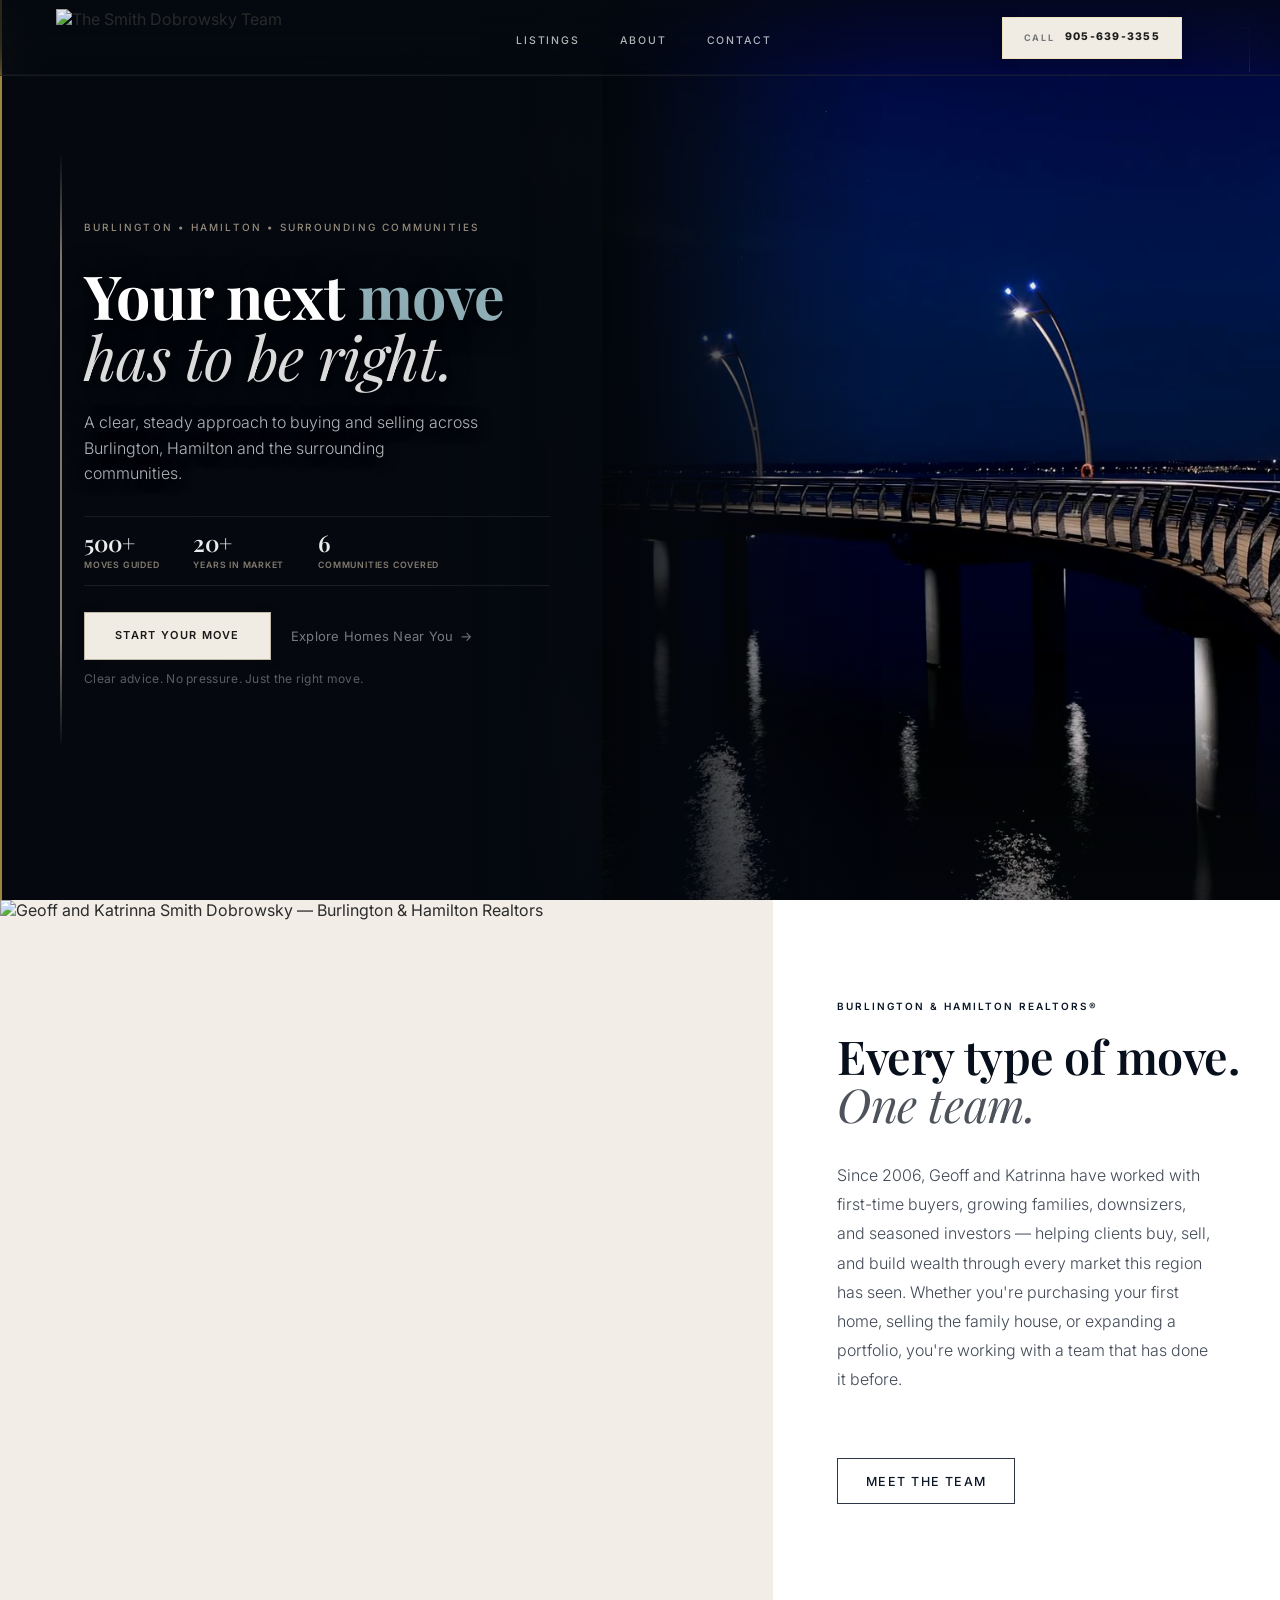
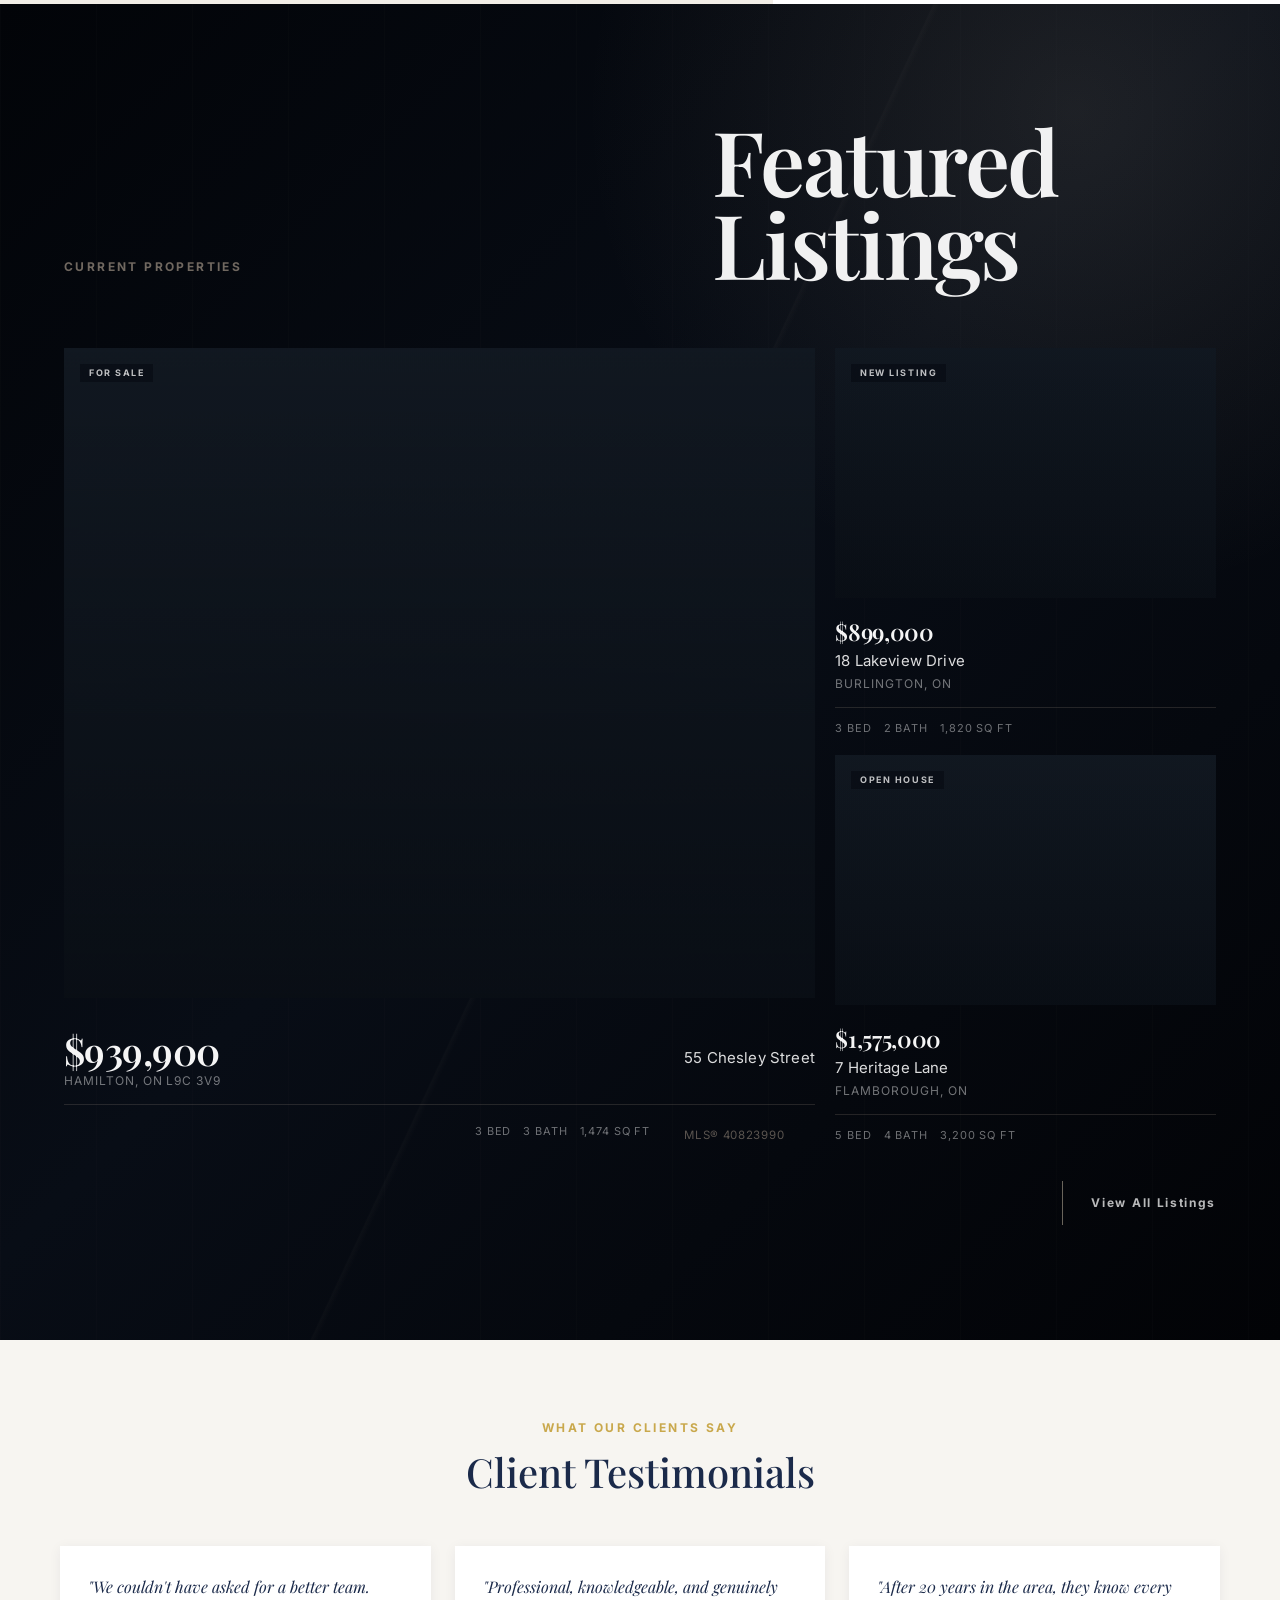
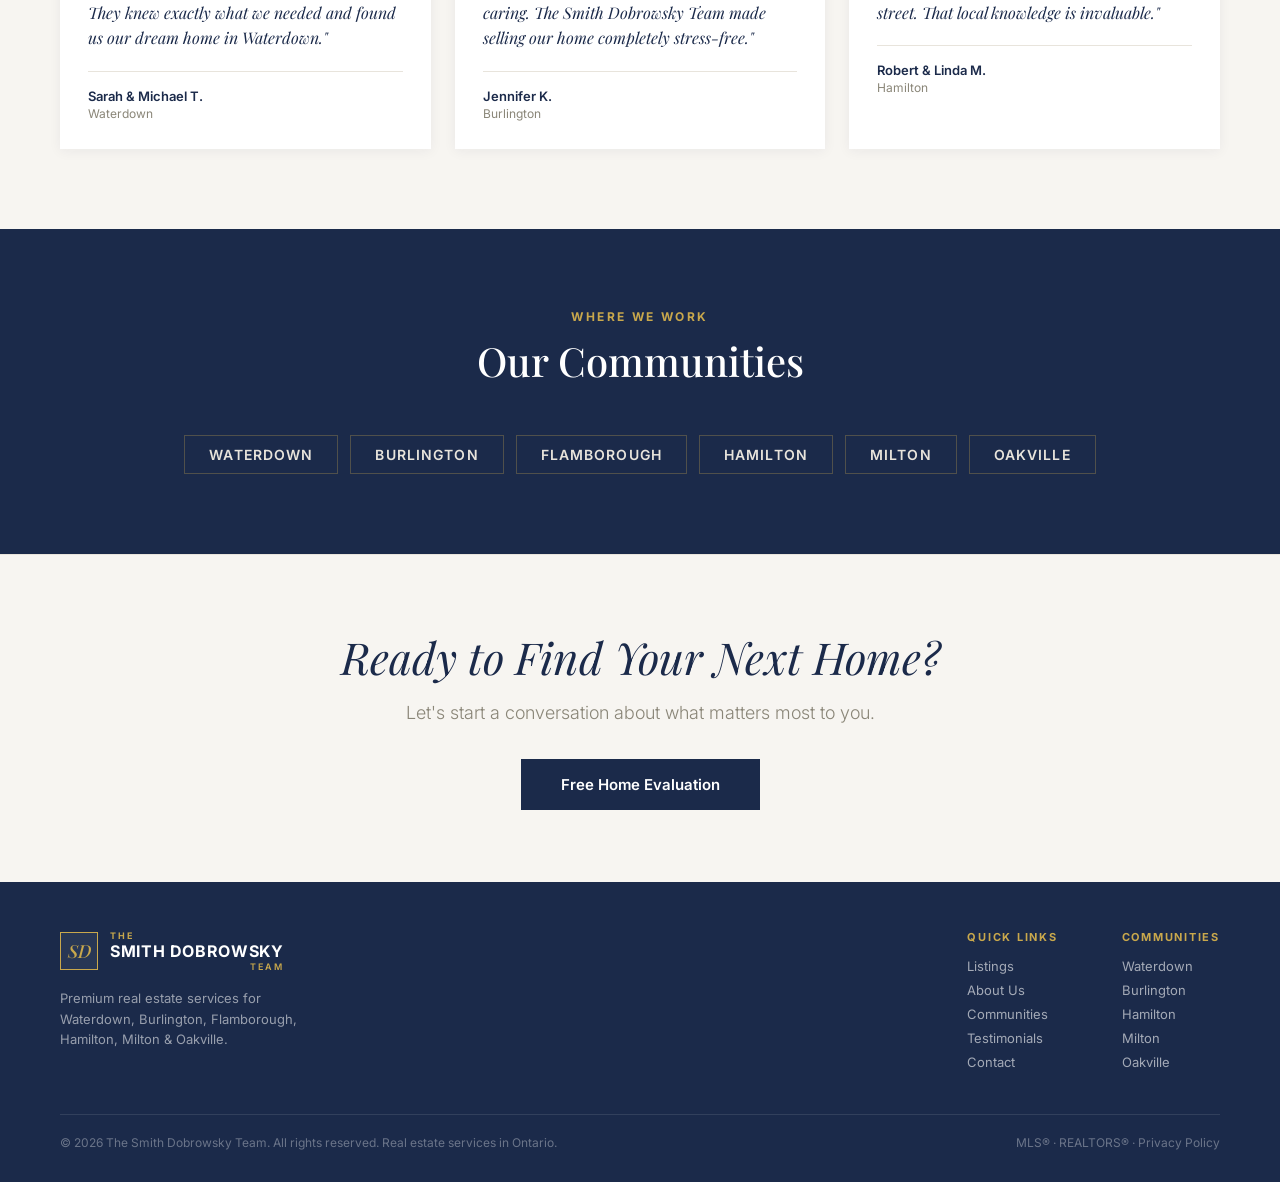
==== commit d40ce25c: "Add files via upload" ====
--- a/index.html
+++ b/index.html
@@ -8,7 +8,8 @@
   <link rel="preconnect" href="https://fonts.googleapis.com" />
   <link rel="preconnect" href="https://fonts.gstatic.com" crossorigin />
   <link href="https://fonts.googleapis.com/css2?family=Playfair+Display:ital,wght@0,400;0,500;0,600;1,400;1,500&family=Inter:wght@300;400;500;600;700&display=swap" rel="stylesheet" />
-  <link rel="stylesheet" href="css/styles.css" />
+<link rel="stylesheet" href="css/styles.css" />
+<link rel="preload" as="image" href="assets/GettyImages-2165218184.jpg" />
 
   <style>
     /* ═══════════════════════════════════════════════════════
@@ -27,14 +28,14 @@
       font-size: 11px !important;
       font-weight: 700 !important;
       letter-spacing: 0.14em !important;
-      background: linear-gradient(135deg, #d9bd6a 0%, #c9a84c 55%, #a8842a 100%) !important;
-      color: #0d1727 !important;
-      box-shadow: 0 0 18px rgba(201,168,76,0.35), 0 4px 14px rgba(0,0,0,0.3) !important;
+      background: #f0ece3 !important;
+      color: #1a1a1a !important;
+      box-shadow: 0 2px 10px rgba(0,0,0,0.18) !important;
       transition: box-shadow 0.2s, background 0.2s, transform 0.15s !important;
     }
     .nav__cta:hover {
-      background: linear-gradient(135deg, #e0c975 0%, #c9a84c 55%, #9d7a25 100%) !important;
-      box-shadow: 0 0 26px rgba(201,168,76,0.55), 0 6px 18px rgba(0,0,0,0.35) !important;
+      background: #e8e4dc !important;
+      box-shadow: 0 3px 14px rgba(0,0,0,0.22) !important;
       transform: translateY(-1px) !important;
     }
 
@@ -88,7 +89,7 @@
       will-change: opacity !important;
       transform: translateZ(0) !important;
       opacity: 0 !important;
-      transition: opacity 1.2s cubic-bezier(0.4, 0, 0.2, 1) !important;
+      transition: opacity 1.4s cubic-bezier(0.4, 0, 0.2, 1) !important;
     }
     .hero__video.is-ready {
       opacity: 1 !important;
@@ -112,7 +113,7 @@
       top: 0 !important;
       bottom: 0 !important;
       width: 54% !important;
-      background: radial-gradient(ellipse at 10% 28%, rgba(201,168,76,0.07), transparent 58%) !important;
+      background: radial-gradient(ellipse at 10% 28%, rgba(180,168,150,0.07), transparent 58%) !important;
       pointer-events: none !important;
       z-index: 1 !important;
     }
@@ -167,8 +168,8 @@
       background: linear-gradient(
         to bottom,
         transparent 0%,
-        rgba(201,168,76,0.7) 18%,
-        rgba(201,168,76,0.7) 82%,
+        rgba(180,168,150,0.7) 18%,
+        rgba(180,168,150,0.7) 82%,
         transparent 100%
       );
     }
@@ -183,7 +184,7 @@
       font-weight: 500 !important;
       letter-spacing: 0.2em !important;
       text-transform: uppercase !important;
-      color: rgba(201,168,76,0.82) !important;
+      color: rgba(180,168,150,0.82) !important;
       line-height: 1.7 !important;
       max-width: 480px;
     }
@@ -193,7 +194,7 @@
       width: 28px !important;
       min-width: 28px !important;
       height: 1px !important;
-      background: rgba(201,168,76,0.75) !important;
+      background: rgba(180,168,150,0.75) !important;
       margin-top: 6px !important;
       flex-shrink: 0 !important;
     }
@@ -212,12 +213,12 @@
       font-weight: 500 !important;
       letter-spacing: 0.28em !important;
       text-transform: uppercase !important;
-      color: rgba(201,168,76,0.78) !important;
+      color: rgba(180,168,150,0.78) !important;
       line-height: 1 !important;
       margin-bottom: 22px !important;
     }
 
-    /* "Real Estate," — massive display */
+    /* Main headline — massive display */
     .hero__h1-line {
       display: block !important;
       font-size: clamp(52px, 5.5vw, 84px) !important;
@@ -228,7 +229,7 @@
       text-shadow: 0 2px 32px rgba(0,0,0,0.75), 0 1px 6px rgba(0,0,0,0.55) !important;
     }
 
-    /* "Done Right." — italic counterpoint */
+    /* Italic emotional counterpoint */
     .hero__h1-em {
       display: block !important;
       font-size: clamp(52px, 5.5vw, 84px) !important;
@@ -270,7 +271,7 @@
     }
     .hero__trust-item:not(:first-child) {
       padding-left: 24px !important;
-      border-left: 1px solid rgba(201,168,76,0.22) !important;
+      border-left: 1px solid rgba(180,168,150,0.22) !important;
     }
 
     .hero__trust-value {
@@ -289,7 +290,7 @@
       font-weight: 600 !important;
       letter-spacing: 0.14em !important;
       text-transform: uppercase !important;
-      color: rgba(201,168,76,0.68) !important;
+      color: rgba(180,168,150,0.68) !important;
       line-height: 1.4 !important;
     }
 
@@ -309,7 +310,7 @@
       font-weight: 700 !important;
       letter-spacing: 0.2em !important;
       text-transform: uppercase !important;
-      color: rgba(201,168,76,0.88) !important;
+      color: rgba(180,168,150,0.88) !important;
       margin-bottom: 12px !important;
     }
 
@@ -336,15 +337,15 @@
     }
     .hero__form-input::placeholder { color: rgba(255,255,255,0.26) !important; }
     .hero__form-input:focus {
-      border-color: rgba(201,168,76,0.5) !important;
+      border-color: rgba(180,168,150,0.5) !important;
       box-shadow: none !important;
     }
 
     .hero__form-btn {
       min-height: 52px !important;
       min-width: 168px !important;
-      background: linear-gradient(135deg, #d9bd6a 0%, #c9a84c 55%, #a8842a 100%) !important;
-      color: #0d1727 !important;
+      background: #f0ece3 !important;
+      color: #1a1a1a !important;
       font-family: 'Inter', sans-serif !important;
       font-size: 10px !important;
       font-weight: 700 !important;
@@ -355,11 +356,12 @@
       cursor: pointer !important;
       border: none !important;
       border-radius: 0 !important;
-      box-shadow: 0 8px 22px rgba(0,0,0,0.22) !important;
+      box-shadow: 0 2px 10px rgba(0,0,0,0.15) !important;
       transition: background 0.2s, transform 0.15s !important;
     }
     .hero__form-btn:hover {
-      background: linear-gradient(135deg, #e0c975 0%, #c9a84c 55%, #9d7a25 100%) !important;
+      background: #e8e4dc !important;
+      box-shadow: 0 3px 14px rgba(0,0,0,0.22) !important;
       transform: translateY(-1px) !important;
     }
 
@@ -392,7 +394,7 @@
       transition: border-color 0.2s, color 0.2s !important;
     }
     .hero .btn-ghost:hover {
-      border-color: rgba(201,168,76,0.65) !important;
+      border-color: rgba(180,168,150,0.65) !important;
       color: #fff !important;
     }
 
@@ -436,8 +438,8 @@
       right: 28px !important;
       width: 44px !important;
       height: 44px !important;
-      border-top: 1px solid rgba(201,168,76,0.45) !important;
-      border-right: 1px solid rgba(201,168,76,0.45) !important;
+      border-top: 1px solid rgba(180,168,150,0.45) !important;
+      border-right: 1px solid rgba(180,168,150,0.45) !important;
       z-index: 5 !important;
       pointer-events: none !important;
     }
@@ -477,7 +479,7 @@
       display: block !important;
       width: 22px !important;
       height: 1px !important;
-      background: rgba(201,168,76,0.8) !important;
+      background: rgba(180,168,150,0.8) !important;
       margin-bottom: 10px !important;
     }
     .hero__caption-name {
@@ -493,7 +495,7 @@
       font-weight: 600 !important;
       letter-spacing: 0.18em !important;
       text-transform: uppercase !important;
-      color: rgba(201,168,76,0.70) !important;
+      color: rgba(180,168,150,0.70) !important;
       margin-top: 7px !important;
     }
 
@@ -524,14 +526,14 @@
       }
 
       .hero__left {
-        order: 1 !important;
+        order: 2 !important;
         padding: 100px 36px 44px !important;
         justify-content: flex-start !important;
       }
       .hero__left::before { display: none !important; }
 
       .hero__right {
-        order: 2 !important;
+        order: 1 !important;
         height: 58vw !important;
         min-height: 260px !important;
         max-height: 420px !important;
@@ -671,6 +673,7 @@
 
       .hero__caption {
         right: 7vw !important;
+        padding-left: 10vw !important;
       }
     }
 
@@ -705,7 +708,7 @@
       }
 
       .hero__left {
-        order: 1 !important;
+        order: 2 !important;
         min-height: auto !important;
         padding: 92px 36px 44px !important;
         justify-content: flex-start !important;
@@ -717,7 +720,7 @@
       }
 
       .hero__right {
-        order: 2 !important;
+        order: 1 !important;
         position: relative !important;
         inset: auto !important;
         width: 100% !important;
@@ -746,15 +749,8 @@
       }
 
       .hero__video-wrap::after {
-        content: '' !important;
-        display: block !important;
-        position: absolute !important;
-        inset: 0 !important;
-        background:
-          linear-gradient(180deg, rgba(5,9,15,0.08) 0%, rgba(5,9,15,0.22) 100%),
-          radial-gradient(ellipse at center, transparent 45%, rgba(5,9,15,0.35) 100%) !important;
-        z-index: 2 !important;
-        pointer-events: none !important;
+        display: none !important;
+        content: none !important;
       }
 
       .hero__video {
@@ -764,7 +760,7 @@
         height: 100% !important;
         object-fit: cover !important;
         object-position: center center !important;
-        filter: saturate(0.96) brightness(0.82) contrast(1.04) !important;
+        filter: saturate(0.98) brightness(0.96) contrast(1.02) !important;
       }
     }
 
@@ -812,7 +808,7 @@
       }
 
       .hero__right {
-        order: 2 !important;
+        order: 1 !important;
         position: relative !important;
         left: 50% !important;
         right: auto !important;
@@ -873,6 +869,296 @@
     }
 
 
+    /* Emotion-led hero copy refinement */
+    .hero__left {
+      gap: 0 !important;
+    }
+
+    .hero__h1-location {
+      max-width: 560px !important;
+      margin-bottom: 18px !important;
+      color: rgba(180,168,150,0.82) !important;
+      font-size: 9.5px !important;
+      letter-spacing: 0.2em !important;
+      line-height: 1.55 !important;
+    }
+
+    .hero__local-detail {
+      position: absolute !important;
+      left: 80px !important;
+      bottom: 34px !important;
+      display: block !important;
+      width: min(100%, 420px) !important;
+      min-height: 18px !important;
+      margin: 0 !important;
+      color: rgba(255,255,255,0.58) !important;
+      font-size: 12px !important;
+      font-weight: 400 !important;
+      letter-spacing: 0.055em !important;
+      line-height: 1.5 !important;
+      overflow: hidden !important;
+    }
+
+    .hero__local-detail::before {
+      content: '' !important;
+      display: inline-block !important;
+      width: 26px !important;
+      height: 1px !important;
+      margin: 0 10px 4px 0 !important;
+      background: rgba(180,168,150,0.58) !important;
+    }
+
+    .hero__local-detail span {
+      position: absolute !important;
+      left: 36px !important;
+      top: 0 !important;
+      opacity: 0 !important;
+      transform: translateY(6px) !important;
+      animation: heroLocalDetail 24s ease-in-out infinite !important;
+      white-space: nowrap !important;
+    }
+
+    .hero__local-detail span:nth-child(1) { animation-delay: 0s !important; }
+    .hero__local-detail span:nth-child(2) { animation-delay: 4s !important; }
+    .hero__local-detail span:nth-child(3) { animation-delay: 8s !important; }
+    .hero__local-detail span:nth-child(4) { animation-delay: 12s !important; }
+    .hero__local-detail span:nth-child(5) { animation-delay: 16s !important; }
+    .hero__local-detail span:nth-child(6) { animation-delay: 20s !important; }
+
+    @keyframes heroLocalDetail {
+      0%, 12% {
+        opacity: 0;
+        transform: translateY(6px);
+      }
+      17%, 30% {
+        opacity: 1;
+        transform: translateY(0);
+      }
+      35%, 100% {
+        opacity: 0;
+        transform: translateY(-6px);
+      }
+    }
+
+    .hero__h1 {
+      margin-bottom: 20px !important;
+      max-width: 560px !important;
+    }
+
+    .hero__h1-line,
+    .hero__h1-em {
+      font-size: 56px !important;
+      letter-spacing: 0 !important;
+      line-height: 0.98 !important;
+      text-wrap: balance !important;
+    }
+
+    .hero__h1-em {
+      color: rgba(255,255,255,0.88) !important;
+    }
+
+    .hero__sub {
+      max-width: 510px !important;
+      margin-bottom: 14px !important;
+      color: rgba(255,255,255,0.72) !important;
+      font-size: 15.5px !important;
+      line-height: 1.62 !important;
+    }
+
+    .hero__context {
+      max-width: 520px !important;
+      margin: 0 0 22px !important;
+      color: rgba(255,255,255,0.52) !important;
+      font-size: 12.75px !important;
+      font-weight: 300 !important;
+      line-height: 1.7 !important;
+      text-shadow: 0 1px 16px rgba(0,0,0,0.65) !important;
+    }
+
+    .hero__trust {
+      max-width: 540px !important;
+      margin-bottom: 22px !important;
+      padding: 13px 0 !important;
+    }
+
+    .hero__trust-value {
+      font-size: 25px !important;
+      letter-spacing: 0 !important;
+    }
+
+    .hero__trust-label {
+      max-width: 116px !important;
+      color: rgba(180,168,150,0.78) !important;
+      letter-spacing: 0.105em !important;
+      line-height: 1.35 !important;
+    }
+
+    .hero__ctas {
+      gap: 18px !important;
+      margin-bottom: 12px !important;
+    }
+
+    .hero .btn-ghost.hero__primary-cta {
+      min-height: 46px !important;
+      padding: 0 28px !important;
+      background: #f0ece3 !important;
+      border-color: rgba(180,168,150,0.78) !important;
+      color: #1a1a1a !important;
+      box-shadow: 0 2px 10px rgba(0,0,0,0.15) !important;
+    }
+
+    .hero .btn-ghost.hero__primary-cta:hover {
+      color: #08111f !important;
+      border-color: rgba(228,201,127,0.95) !important;
+      transform: translateY(-1px) !important;
+    }
+
+    .hero .btn-text-link {
+      color: rgba(255,255,255,0.58) !important;
+    }
+
+    .hero__reassurance {
+      margin: 0 !important;
+      color: rgba(255,255,255,0.38) !important;
+      font-size: 12px !important;
+      line-height: 1.5 !important;
+      letter-spacing: 0.025em !important;
+    }
+
+    @media (prefers-reduced-motion: reduce) {
+      .hero__local-detail span {
+        animation: none !important;
+        opacity: 0 !important;
+        transform: none !important;
+      }
+
+      .hero__local-detail span:first-child {
+        opacity: 1 !important;
+      }
+    }
+
+    @media (max-width: 1200px) {
+      .hero__h1-line,
+      .hero__h1-em {
+        font-size: 50px !important;
+      }
+    }
+
+    @media (max-width: 900px) {
+      .hero__h1-location {
+        max-width: 100% !important;
+        font-size: 10px !important;
+      }
+
+      .hero__local-detail {
+        position: relative !important;
+        left: auto !important;
+        bottom: auto !important;
+        width: 100% !important;
+        margin-bottom: 18px !important;
+      }
+
+      .hero__h1 {
+        max-width: 680px !important;
+      }
+
+      .hero__h1-line,
+      .hero__h1-em {
+        font-size: 46px !important;
+        line-height: 1 !important;
+      }
+
+      .hero__sub,
+      .hero__context {
+        max-width: 640px !important;
+      }
+    }
+
+    @media (max-width: 600px) {
+      .hero__h1-location {
+        font-size: 9px !important;
+        letter-spacing: 0.18em !important;
+      }
+
+      .hero__local-detail {
+        min-height: 34px !important;
+        font-size: 11px !important;
+        letter-spacing: 0.035em !important;
+      }
+
+      .hero__local-detail span {
+        white-space: normal !important;
+        right: 0 !important;
+      }
+
+      .hero__h1 {
+        margin-bottom: 20px !important;
+      }
+
+      .hero__h1-line,
+      .hero__h1-em {
+        font-size: 37px !important;
+      }
+
+      .hero__sub {
+        font-size: 16px !important;
+        line-height: 1.62 !important;
+      }
+
+      .hero__context {
+        font-size: 13.5px !important;
+        line-height: 1.68 !important;
+        margin-bottom: 24px !important;
+      }
+
+      .hero__trust {
+        justify-content: space-between !important;
+      }
+
+      .hero__trust-item {
+        flex: 1 1 0 !important;
+        padding-right: 12px !important;
+      }
+
+      .hero__trust-item:not(:first-child) {
+        padding-left: 12px !important;
+      }
+
+      .hero__trust-value {
+        font-size: 25px !important;
+      }
+
+      .hero__trust-label {
+        max-width: 92px !important;
+        font-size: 8.5px !important;
+        letter-spacing: 0.08em !important;
+      }
+
+      .hero .btn-ghost.hero__primary-cta,
+      .hero .btn-text-link {
+        width: 100% !important;
+        min-height: 48px !important;
+        justify-content: center !important;
+      }
+
+      .hero__reassurance {
+        width: 100% !important;
+        text-align: center !important;
+      }
+    }
+
+    @media (max-width: 380px) {
+      .hero__h1-line,
+      .hero__h1-em {
+        font-size: 34px !important;
+      }
+
+      .hero__context {
+        font-size: 13px !important;
+      }
+    }
+
+
     /* Header logo + phone-first CTA refinement */
     .nav--inverse {
       background: rgba(255,255,255,0.98) !important;
@@ -919,9 +1205,9 @@
       padding: 0 24px !important;
       white-space: nowrap !important;
       border: 1px solid rgba(255,255,255,0.16) !important;
-      background: linear-gradient(135deg, #dfc575 0%, #c8a348 58%, #9f7b28 100%) !important;
-      color: #0d1727 !important;
-      box-shadow: 0 8px 24px rgba(159,123,40,0.22) !important;
+      background: #f0ece3 !important;
+      color: #1a1a1a !important;
+      box-shadow: 0 2px 10px rgba(0,0,0,0.18) !important;
     }
 
     .nav__cta--phone::before {
@@ -1105,7 +1391,1434 @@
         padding: 0 9px !important;
       }
     }
-  </style>
+
+    /* Integrated hero header refinement */
+    body {
+      padding-top: 0 !important;
+    }
+
+    .nav,
+    .nav--inverse,
+    .nav.nav--scrolled {
+      background:
+        linear-gradient(180deg, rgba(5,9,15,0.68) 0%, rgba(5,9,15,0.42) 72%, rgba(5,9,15,0.18) 100%) !important;
+      border-bottom: 1px solid rgba(255,255,255,0.07) !important;
+      box-shadow: inset 0 -1px 0 rgba(180,168,150,0.05) !important;
+      backdrop-filter: saturate(132%) blur(20px) !important;
+      -webkit-backdrop-filter: saturate(132%) blur(20px) !important;
+    }
+
+    .nav {
+      display: grid !important;
+      grid-template-columns: minmax(230px, auto) 1fr auto auto !important;
+      align-items: center !important;
+      column-gap: 42px !important;
+      height: 76px !important;
+      padding: 0 56px !important;
+    }
+
+    .nav.nav--scrolled {
+      height: 64px !important;
+      padding: 0 48px !important;
+      background:
+        linear-gradient(180deg, rgba(5,9,15,0.76) 0%, rgba(5,9,15,0.52) 100%) !important;
+      border-bottom-color: rgba(255,255,255,0.085) !important;
+    }
+
+    .nav__logo {
+      min-width: 0 !important;
+      min-height: 0 !important;
+      padding: 0 !important;
+      background: transparent !important;
+      border: 0 !important;
+      box-shadow: none !important;
+      justify-self: start !important;
+    }
+
+    .nav__logo-img {
+      height: 58px !important;
+      max-width: 286px !important;
+      filter: none !important;
+      opacity: 0.94 !important;
+    }
+
+    .nav.nav--scrolled .nav__logo-img {
+      height: 50px !important;
+      max-width: 248px !important;
+    }
+
+    .nav__links {
+      justify-self: center !important;
+      gap: 40px !important;
+    }
+
+    .nav--inverse .nav__link,
+    .nav.nav--scrolled .nav__link {
+      color: rgba(255,255,255,0.7) !important;
+      font-size: 10.5px !important;
+      font-weight: 500 !important;
+      letter-spacing: 0.18em !important;
+      border-bottom-color: transparent !important;
+      padding: 9px 0 !important;
+      transform: none !important;
+    }
+
+    .nav--inverse .nav__link:hover,
+    .nav--inverse .nav__link.is-active,
+    .nav.nav--scrolled .nav__link:hover,
+    .nav.nav--scrolled .nav__link.is-active {
+      color: rgba(255,255,255,0.96) !important;
+      border-bottom-color: rgba(180,168,150,0.72) !important;
+    }
+
+    .nav__cta--phone,
+    .nav.nav--scrolled .nav__cta--phone {
+      justify-self: end !important;
+      min-height: 42px !important;
+      padding: 0 21px !important;
+      border: 1px solid rgba(238,216,143,0.46) !important;
+      background: #f0ece3 !important;
+      color: #1a1a1a !important;
+      font-size: 10.5px !important;
+      font-weight: 800 !important;
+      line-height: 1 !important;
+      letter-spacing: 0.12em !important;
+      box-shadow: 0 2px 10px rgba(0,0,0,0.18) !important;
+      transform: none !important;
+    }
+
+    .nav__cta--phone:hover,
+    .nav.nav--scrolled .nav__cta--phone:hover {
+      background: #e8e4dc !important;
+      box-shadow: 0 3px 14px rgba(0,0,0,0.22) !important;
+      transform: translateY(-1px) !important;
+    }
+
+    .nav__cta--phone::before {
+      color: rgba(9,16,27,0.72) !important;
+      letter-spacing: 0.2em !important;
+    }
+
+    .nav__toggle span,
+    .nav--inverse .nav__toggle span {
+      background: rgba(255,255,255,0.88) !important;
+    }
+
+    .nav__mobile-menu {
+      top: 76px !important;
+      background: linear-gradient(180deg, rgba(5,9,15,0.96) 0%, rgba(10,16,26,0.91) 100%) !important;
+      border-top: 1px solid rgba(255,255,255,0.08) !important;
+      box-shadow: 0 22px 42px rgba(0,0,0,0.26) !important;
+      backdrop-filter: saturate(135%) blur(18px) !important;
+      -webkit-backdrop-filter: saturate(135%) blur(18px) !important;
+    }
+
+    .nav__mobile-menu a,
+    .nav__mobile-menu button {
+      color: rgba(255,255,255,0.76) !important;
+      letter-spacing: 0.12em !important;
+    }
+
+    .nav__mobile-menu a:hover,
+    .nav__mobile-menu button:hover {
+      color: rgba(255,255,255,0.98) !important;
+    }
+
+    @media (max-width: 960px) {
+      body {
+        padding-top: 0 !important;
+      }
+
+      .nav,
+      .nav.nav--scrolled {
+        grid-template-columns: minmax(0, 1fr) auto auto !important;
+        column-gap: 16px !important;
+        height: 68px !important;
+        padding: 0 24px !important;
+      }
+
+      .nav__links {
+        display: none !important;
+      }
+
+      .nav__logo-img,
+      .nav.nav--scrolled .nav__logo-img {
+        height: 44px !important;
+        max-width: 216px !important;
+      }
+
+      .nav__cta--phone,
+      .nav.nav--scrolled .nav__cta--phone {
+        min-height: 40px !important;
+        padding: 0 16px !important;
+        font-size: 10px !important;
+        letter-spacing: 0.105em !important;
+      }
+
+      .nav .nav__toggle,
+      .nav__toggle,
+      .nav.nav--scrolled .nav__toggle {
+        display: flex !important;
+        flex-direction: column !important;
+        justify-content: center !important;
+        gap: 5px !important;
+        position: static !important;
+        width: 34px !important;
+        height: 40px !important;
+        margin: 0 !important;
+        padding: 0 !important;
+        transform: none !important;
+        opacity: 1 !important;
+        visibility: visible !important;
+      }
+
+      .nav .nav__toggle::before,
+      .nav__toggle::before {
+        content: none !important;
+        display: none !important;
+      }
+
+      .nav .nav__toggle span,
+      .nav__toggle span {
+        display: block !important;
+        width: 26px !important;
+        height: 1.5px !important;
+        margin: 0 !important;
+        opacity: 1 !important;
+        background: rgba(255,255,255,0.88) !important;
+        transform: none !important;
+      }
+
+      .nav__mobile-menu {
+        top: 68px !important;
+      }
+    }
+
+    @media (max-width: 600px) {
+      .nav,
+      .nav.nav--scrolled {
+        column-gap: 12px !important;
+        height: 64px !important;
+        padding: 0 16px !important;
+      }
+
+      .nav__logo-img,
+      .nav.nav--scrolled .nav__logo-img {
+        height: 36px !important;
+        max-width: 174px !important;
+      }
+
+      .nav > .nav__cta--phone,
+      .nav.nav--scrolled > .nav__cta--phone {
+        min-height: 38px !important;
+        padding: 0 15px !important;
+        font-size: 0 !important;
+      }
+
+      .nav > .nav__cta--phone::before {
+        display: inline !important;
+        font-size: 9.5px !important;
+      }
+
+      .nav .nav__toggle,
+      .nav__toggle,
+      .nav.nav--scrolled .nav__toggle {
+        width: 30px !important;
+        height: 38px !important;
+      }
+
+      .nav__mobile-menu {
+        top: 64px !important;
+      }
+    }
+
+    @media (max-width: 374px) {
+      .nav,
+      .nav.nav--scrolled {
+        column-gap: 9px !important;
+        padding: 0 13px !important;
+      }
+
+      .nav__logo-img,
+      .nav.nav--scrolled .nav__logo-img {
+        height: 32px !important;
+        max-width: 148px !important;
+      }
+
+      .nav > .nav__cta--phone,
+      .nav.nav--scrolled > .nav__cta--phone {
+        padding: 0 12px !important;
+      }
+    }
+
+    /* ── Meet the Team ─────────────────────────────────────── */
+    .meet-team {
+      background: #05090f;
+      overflow: hidden;
+    }
+    .meet-team__inner {
+      display: grid;
+      grid-template-columns: 58fr 42fr;
+      min-height: 520px;
+    }
+    .meet-team__photo {
+      position: relative;
+      overflow: hidden;
+    }
+    .meet-team__photo img {
+      display: block;
+      width: 100%;
+      height: 100%;
+      object-fit: cover;
+      object-position: center top;
+    }
+    /* Right-edge fade blends photo into text panel */
+    .meet-team__photo::after {
+      content: '';
+      position: absolute;
+      top: 0; right: 0; bottom: 0;
+      width: 120px;
+      background: linear-gradient(to right, transparent 0%, #05090f 100%);
+      pointer-events: none;
+    }
+    .meet-team__content {
+      display: flex;
+      flex-direction: column;
+      justify-content: center;
+      padding: 72px 80px 72px 48px;
+    }
+    .meet-team__eyebrow {
+      display: block;
+      font-family: 'Inter', sans-serif;
+      font-size: 10px;
+      font-weight: 600;
+      letter-spacing: 0.20em;
+      text-transform: uppercase;
+      color: rgba(180,168,150,0.80);
+      margin-bottom: 20px;
+    }
+    .meet-team__heading {
+      font-family: 'Playfair Display', Georgia, serif;
+      font-size: clamp(28px, 3vw, 42px);
+      font-weight: 500;
+      letter-spacing: 0.06em;
+      text-transform: uppercase;
+      color: #f0ece3;
+      line-height: 1.15;
+      margin: 0 0 28px;
+    }
+    .meet-team__body {
+      font-family: 'Inter', sans-serif;
+      font-size: 15px;
+      font-weight: 300;
+      line-height: 1.78;
+      color: rgba(240,236,227,0.72);
+      max-width: 480px;
+      margin: 0 0 44px;
+    }
+    .meet-team__cta {
+      display: inline-block;
+      font-family: 'Inter', sans-serif;
+      font-size: 10px;
+      font-weight: 700;
+      letter-spacing: 0.18em;
+      text-transform: uppercase;
+      color: rgba(180,168,150,0.90);
+      border: 1px solid rgba(180,168,150,0.45);
+      padding: 14px 32px;
+      text-decoration: none;
+      transition: color 0.2s, border-color 0.2s, background 0.2s;
+      align-self: flex-start;
+    }
+    .meet-team__cta:hover {
+      color: #0d1727;
+      background: rgba(180,168,150,0.90);
+      border-color: rgba(180,168,150,0.90);
+    }
+
+    @media (max-width: 900px) {
+      .meet-team__inner {
+        grid-template-columns: 1fr;
+        min-height: auto;
+      }
+      .meet-team__photo {
+        height: 62vw;
+        min-height: 260px;
+        max-height: 420px;
+      }
+      .meet-team__photo::after { display: none; }
+      /* Bottom fade for stacked layout */
+      .meet-team__photo::before {
+        content: '';
+        position: absolute;
+        left: 0; right: 0; bottom: 0;
+        height: 80px;
+        background: linear-gradient(to top, #05090f 0%, transparent 100%);
+        pointer-events: none;
+        z-index: 1;
+      }
+      .meet-team__content {
+        padding: 44px 36px 56px;
+      }
+    }
+
+    @media (max-width: 600px) {
+      .meet-team__photo {
+        height: 68vw;
+        min-height: 220px;
+        max-height: 320px;
+      }
+      .meet-team__content { padding: 36px 24px 48px; }
+      .meet-team__body { font-size: 14px; }
+    }
+    /* Lifestyle hero media: uses the existing right-side hero media panel */
+    .hero__media-slide {
+      position: absolute !important;
+      inset: 0 !important;
+      width: 100% !important;
+      height: 100% !important;
+      object-fit: cover !important;
+      object-position: var(--hero-media-position, center center) !important;
+      opacity: 0 !important;
+      filter: saturate(0.92) brightness(0.86) !important;
+      transform: scale(1.06) translate3d(0, 0, 0) !important;
+      transition: opacity 1.2s cubic-bezier(0.4, 0, 0.2, 1) !important;
+      z-index: 1 !important;
+      pointer-events: none !important;
+    }
+
+    .hero__media-slide.is-active {
+      opacity: 1 !important;
+      animation: heroKenBurns 22s ease-in-out infinite alternate !important;
+    }
+
+    .hero__media-slide--video {
+      transform: scale(1.02) translate3d(0, 0, 0) !important;
+    }
+
+    .hero__media-slide--video.is-active {
+      animation: none !important;
+    }
+
+    .hero__caption {
+      display: none !important;
+    }
+
+    @keyframes heroKenBurns {
+      from { transform: scale(1.06) translate3d(-1.4%, 0, 0); }
+      to { transform: scale(1.13) translate3d(1.8%, -0.8%, 0); }
+    }
+
+  @media (prefers-reduced-motion: reduce) {
+    .hero__media-slide.is-active {
+      animation: none !important;
+      transform: scale(1.04) !important;
+    }
+  }
+
+  /* Meet Geoff & Katrinna: premium editorial split */
+  .meet-editorial {
+    display: grid !important;
+    grid-template-columns: minmax(0, 1.45fr) minmax(390px, 0.95fr) !important;
+    align-items: stretch !important;
+    gap: 0 !important;
+    width: 100% !important;
+    max-width: none !important;
+    margin: 0 auto !important;
+    padding: 0 !important;
+    background: #fff !important;
+    border: 0 !important;
+    box-shadow: none !important;
+    overflow: hidden !important;
+  }
+
+  .meet-editorial + .proof-bar,
+  .meet-team + .proof-bar {
+    border-top: 0 !important;
+  }
+
+  .meet-editorial__media {
+    position: relative !important;
+    min-height: clamp(520px, 55vw, 740px) !important;
+    background: #050506 !important;
+    box-shadow: inset -1px 0 0 rgba(202, 164, 83, 0.42) !important;
+    overflow: hidden !important;
+  }
+
+  .meet-editorial__media::before {
+    display: none !important;
+  }
+
+  .meet-editorial__media::after {
+    display: none !important;
+  }
+
+  .meet-editorial__image {
+    position: relative !important;
+    z-index: 1 !important;
+    display: block !important;
+    width: 100% !important;
+    height: 100% !important;
+    min-height: inherit !important;
+    opacity: 1 !important;
+    background: #f2eee7 !important;
+    object-fit: cover !important;
+    object-position: center center !important;
+    filter: none !important;
+  }
+
+  .meet-editorial__media .meet-editorial__image {
+    display: block !important;
+  }
+
+  .meet-editorial__duo {
+    position: absolute !important;
+    inset: 0 !important;
+    z-index: 2 !important;
+    overflow: hidden !important;
+    display: none !important;
+  }
+
+  .meet-editorial__duo::before {
+    display: none !important;
+  }
+
+  .meet-editorial__person {
+    position: absolute !important;
+    bottom: -1.5% !important;
+    width: auto !important;
+    object-fit: contain !important;
+    object-position: bottom center !important;
+    opacity: 1 !important;
+    filter: saturate(0.94) contrast(1.04) drop-shadow(0 38px 42px rgba(0, 0, 0, 0.42)) !important;
+  }
+
+  .meet-editorial__person--geoff {
+    left: 8% !important;
+    height: 96% !important;
+    z-index: 1 !important;
+  }
+
+  .meet-editorial__person--katrinna {
+    left: 31% !important;
+    height: 93% !important;
+    z-index: 2 !important;
+  }
+
+  .meet-editorial__content {
+    display: flex !important;
+    flex-direction: column !important;
+    justify-content: center !important;
+    align-items: flex-start !important;
+    background: #fff !important;
+    color: #0b1626 !important;
+    padding: clamp(46px, 5.8vw, 96px) clamp(34px, 5vw, 86px) !important;
+  }
+
+  .meet-editorial .meet-team__photo::after {
+    display: none !important;
+  }
+
+  .meet-editorial .meet-team__content,
+  .meet-editorial__content.meet-team__content {
+    background: #fff !important;
+    color: #0b1626 !important;
+  }
+
+  .meet-editorial__content > * {
+    color: inherit !important;
+    opacity: 1 !important;
+  }
+
+  .meet-editorial :is(.section-eyebrow, .eyebrow, p:first-child) {
+    margin: 0 0 18px !important;
+    color: rgba(11, 22, 38, 0.56) !important;
+    opacity: 1 !important;
+    font-size: 0.75rem !important;
+    letter-spacing: 0.22em !important;
+    line-height: 1.3 !important;
+  }
+
+  .meet-editorial h2 {
+    max-width: 700px !important;
+    margin: 0 0 clamp(22px, 3vw, 34px) !important;
+    color: #080f1c !important;
+    opacity: 1 !important;
+    font-family: var(--font-serif) !important;
+    font-size: clamp(2.55rem, 3.65vw, 4.65rem) !important;
+    font-weight: 600 !important;
+    line-height: 1.02 !important;
+    letter-spacing: -0.01em !important;
+    text-transform: none !important;
+  }
+
+  .meet-editorial h2 .meet-heading-line {
+    display: inline-block !important;
+    white-space: nowrap !important;
+  }
+
+  .meet-editorial .meet-team__heading,
+  .meet-editorial__content .meet-team__heading {
+    color: #080f1c !important;
+    letter-spacing: -0.01em !important;
+    text-transform: none !important;
+  }
+
+  .meet-editorial h2 em {
+    display: inline-block !important;
+    color: rgba(8, 15, 28, 0.72) !important;
+    font-style: italic !important;
+    font-weight: 400 !important;
+  }
+
+  .meet-editorial p {
+    max-width: 670px !important;
+    margin: 0 !important;
+    color: rgba(11, 22, 38, 0.78) !important;
+    opacity: 1 !important;
+    font-size: clamp(1rem, 1.05vw, 1.12rem) !important;
+    line-height: 1.82 !important;
+  }
+
+  .meet-editorial a {
+    display: inline-flex !important;
+    align-items: center !important;
+    justify-content: center !important;
+    min-height: 46px !important;
+    margin-top: clamp(34px, 5vw, 86px) !important;
+    padding: 0.85rem 1.7rem !important;
+    border: 1px solid rgba(11, 22, 38, 0.86) !important;
+    background: transparent !important;
+    color: #0b1626 !important;
+    box-shadow: none !important;
+    font-size: 0.78rem !important;
+    font-weight: 500 !important;
+    letter-spacing: 0.12em !important;
+    text-transform: uppercase !important;
+  }
+
+  .meet-editorial a:hover {
+    background: #0b1626 !important;
+    color: #fff !important;
+    transform: translateY(-1px) !important;
+  }
+
+  @media (max-width: 900px) {
+    .meet-editorial {
+      grid-template-columns: 1fr !important;
+      width: 100% !important;
+      margin: 0 auto !important;
+      border-left: 0 !important;
+      border-right: 0 !important;
+      box-shadow: none !important;
+    }
+
+    .meet-editorial__media {
+      min-height: clamp(390px, 68vw, 560px) !important;
+    }
+
+    .meet-editorial__person--geoff {
+      left: 12% !important;
+      height: 92% !important;
+    }
+
+    .meet-editorial__person--katrinna {
+      left: 38% !important;
+      height: 89% !important;
+    }
+
+    .meet-editorial__content {
+      padding: clamp(38px, 9vw, 62px) clamp(22px, 6vw, 42px) !important;
+    }
+  }
+
+  @media (max-width: 560px) {
+    .hero__video-wrap::after {
+      display: none !important;
+      content: none !important;
+    }
+
+    .hero__media-slide,
+    .hero__media-slide.is-active {
+      filter: saturate(1) brightness(1) contrast(1) !important;
+    }
+
+    .meet-editorial__media {
+      min-height: 360px !important;
+    }
+
+    .meet-editorial__person--geoff {
+      left: 4% !important;
+      height: 88% !important;
+    }
+
+    .meet-editorial__person--katrinna {
+      left: 34% !important;
+      height: 86% !important;
+    }
+
+    .meet-editorial__image {
+      object-position: 68% center !important;
+    }
+
+    .meet-editorial h2 {
+      font-size: clamp(2.45rem, 11vw, 3.35rem) !important;
+      letter-spacing: -0.01em !important;
+    }
+
+    .meet-editorial h2 .meet-heading-line {
+      white-space: normal !important;
+    }
+
+    .meet-editorial a {
+      width: 100% !important;
+    }
+  }
+
+  .meet-team .meet-team__inner.meet-editorial > .meet-team__content.meet-editorial__content {
+    background: #fff !important;
+    color: #0b1626 !important;
+  }
+
+  .meet-team .meet-team__inner.meet-editorial .meet-team__heading,
+  .meet-team .meet-team__inner.meet-editorial .meet-team__heading em {
+    color: #080f1c !important;
+    letter-spacing: -0.01em !important;
+    text-transform: none !important;
+  }
+
+  .meet-team .meet-team__inner.meet-editorial .meet-team__heading em {
+    color: rgba(8, 15, 28, 0.72) !important;
+    font-style: italic !important;
+    font-weight: 400 !important;
+  }
+
+  /* Featured listings: dark editorial property showcase */
+  .featured-listings {
+    position: relative !important;
+    overflow: hidden !important;
+    padding: clamp(86px, 9vw, 140px) clamp(22px, 5vw, 72px) !important;
+    background:
+      radial-gradient(circle at 84% 8%, rgba(180,168,150,0.13), transparent 30%),
+      linear-gradient(135deg, #020408 0%, #080d16 48%, #020306 100%) !important;
+    color: #fff !important;
+  }
+
+  .featured-listings::before {
+    content: '' !important;
+    position: absolute !important;
+    inset: 0 !important;
+    background:
+      linear-gradient(115deg, transparent 0 49%, rgba(180,168,150,0.055) 49.1%, transparent 49.45%),
+      repeating-linear-gradient(90deg, rgba(255,255,255,0.018) 0 1px, transparent 1px 96px) !important;
+    opacity: 0.62 !important;
+    pointer-events: none !important;
+  }
+
+  .featured-listings > * {
+    position: relative !important;
+    z-index: 1 !important;
+  }
+
+  .featured-listings__header {
+    display: flex !important;
+    align-items: end !important;
+    justify-content: space-between !important;
+    gap: 28px !important;
+    max-width: 1420px !important;
+    margin: 0 auto clamp(36px, 5vw, 64px) !important;
+  }
+
+  .featured-listings .section-eyebrow {
+    color: #706860 !important;
+  }
+
+  .featured-listings .section-heading {
+    max-width: 9ch !important;
+    color: rgba(255,255,255,0.94) !important;
+    font-family: var(--font-serif) !important;
+    font-size: clamp(3.4rem, 7vw, 7.8rem) !important;
+    font-weight: 600 !important;
+    line-height: 0.92 !important;
+    letter-spacing: -0.025em !important;
+  }
+
+  .featured-listings .listings-grid {
+    max-width: 1420px !important;
+    margin: 0 auto clamp(38px, 4vw, 56px) !important;
+    display: grid !important;
+    grid-template-columns: minmax(0, 1.25fr) minmax(280px, 0.82fr) !important;
+    grid-auto-rows: minmax(285px, auto) !important;
+    gap: clamp(18px, 2vw, 28px) !important;
+  }
+
+  .featured-listings .listing-card {
+    position: relative !important;
+    min-height: 100% !important;
+    display: grid !important;
+    grid-template-rows: minmax(260px, 1fr) auto !important;
+    background: rgba(255,255,255,0.045) !important;
+    border: 1px solid rgba(255,255,255,0.12) !important;
+    box-shadow: 0 28px 80px rgba(0,0,0,0.34) !important;
+    isolation: isolate !important;
+    transform: translateZ(0) !important;
+    transition: transform 450ms cubic-bezier(0.2, 0.8, 0.2, 1), border-color 450ms, box-shadow 450ms !important;
+  }
+
+  .featured-listings .listing-card--feature {
+    grid-row: span 2 !important;
+    grid-template-rows: minmax(560px, 1fr) auto !important;
+  }
+
+  .featured-listings .listing-card:hover {
+    transform: translateY(-6px) !important;
+    border-color: rgba(180,168,150,0.38) !important;
+    box-shadow: 0 38px 100px rgba(0,0,0,0.48), 0 0 42px rgba(180,168,150,0.08) !important;
+  }
+
+  .featured-listings .listing-card__img {
+    height: auto !important;
+    min-height: 260px !important;
+    overflow: hidden !important;
+    background: #111821 !important;
+  }
+
+  .featured-listings .listing-card__img::before {
+    content: '' !important;
+    position: absolute !important;
+    inset: -2px !important;
+    background:
+      linear-gradient(180deg, rgba(5,9,15,0.02), rgba(5,9,15,0.54)),
+      url("assets/listings/55-chelsey-street/hero.webp") center/cover no-repeat !important;
+    transform: scale(1.02) !important;
+    transition: transform 900ms cubic-bezier(0.2, 0.8, 0.2, 1), filter 900ms !important;
+    z-index: 0 !important;
+  }
+
+  .featured-listings .listing-card:nth-child(2) .listing-card__img::before {
+    background:
+      linear-gradient(180deg, rgba(5,9,15,0.02), rgba(5,9,15,0.54)),
+      url("assets/GettyImages-2231150857.jpg") center/cover no-repeat !important;
+  }
+
+  .featured-listings .listing-card:nth-child(3) .listing-card__img::before {
+    background:
+      linear-gradient(180deg, rgba(5,9,15,0.02), rgba(5,9,15,0.54)),
+      url("assets/GettyImages-1388101414.jpg") center/cover no-repeat !important;
+  }
+
+  .featured-listings .listing-card__img::after {
+    content: '' !important;
+    position: absolute !important;
+    inset: 0 !important;
+    background: linear-gradient(115deg, transparent 20%, rgba(255,255,255,0.16) 48%, transparent 72%) !important;
+    opacity: 0 !important;
+    transform: translateX(-38%) !important;
+    transition: opacity 450ms, transform 900ms cubic-bezier(0.2, 0.8, 0.2, 1) !important;
+    z-index: 1 !important;
+  }
+
+  .featured-listings .listing-card:hover .listing-card__img::before {
+    transform: scale(1.075) !important;
+    filter: saturate(1.04) contrast(1.04) !important;
+  }
+
+  .featured-listings .listing-card:hover .listing-card__img::after {
+    opacity: 0.42 !important;
+    transform: translateX(38%) !important;
+  }
+
+  .featured-listings .listing-card__img > svg {
+    display: none !important;
+  }
+
+  .featured-listings .listing-card__badge {
+    top: 18px !important;
+    left: 18px !important;
+    z-index: 2 !important;
+    border: 1px solid rgba(255,255,255,0.2) !important;
+    background: rgba(5,9,15,0.72) !important;
+    color: rgba(255,255,255,0.88) !important;
+    backdrop-filter: blur(12px) !important;
+    -webkit-backdrop-filter: blur(12px) !important;
+  }
+
+  .featured-listings .listing-card__body {
+    padding: clamp(22px, 2vw, 32px) !important;
+    background: rgba(3,5,9,0.92) !important;
+    border-top: 1px solid rgba(255,255,255,0.1) !important;
+  }
+
+  .featured-listings .listing-card__price {
+    color: rgba(255,255,255,0.96) !important;
+    font-family: var(--font-serif) !important;
+    font-size: clamp(1.7rem, 2.3vw, 2.75rem) !important;
+    font-weight: 600 !important;
+  }
+
+  .featured-listings .listing-card:not(.listing-card--feature) .listing-card__price {
+    font-size: clamp(1.45rem, 1.7vw, 2rem) !important;
+  }
+
+  .featured-listings .listing-card__address {
+    color: rgba(255,255,255,0.78) !important;
+    font-size: 15px !important;
+    margin-top: 8px !important;
+  }
+
+  .featured-listings .listing-card__city,
+  .featured-listings .listing-card__details {
+    color: rgba(255,255,255,0.5) !important;
+  }
+
+  .featured-listings .listing-card__divider {
+    background: rgba(180,168,150,0.24) !important;
+  }
+
+  .featured-listings__footer {
+    text-align: center !important;
+  }
+
+  .featured-listings__footer .btn-navy {
+    display: inline-flex !important;
+    align-items: center !important;
+    justify-content: center !important;
+    min-height: 48px !important;
+    padding: 0 34px !important;
+    background: transparent !important;
+    border: 1px solid rgba(180,168,150,0.72) !important;
+    color: rgba(255,255,255,0.88) !important;
+    font-size: 12px !important;
+    font-weight: 700 !important;
+    letter-spacing: 0.14em !important;
+  }
+
+  .featured-listings__footer .btn-navy:hover {
+    background: rgba(180,168,150,0.9) !important;
+    color: #07101d !important;
+  }
+
+  @media (max-width: 900px) {
+    .featured-listings__header {
+      display: block !important;
+    }
+
+    .featured-listings .section-heading {
+      max-width: 11ch !important;
+    }
+
+    .featured-listings .listings-grid {
+      grid-template-columns: 1fr !important;
+      grid-auto-rows: auto !important;
+    }
+
+    .featured-listings .listing-card,
+    .featured-listings .listing-card--feature {
+      grid-row: auto !important;
+      grid-template-rows: minmax(330px, 58vw) auto !important;
+    }
+  }
+
+  @media (max-width: 560px) {
+    .featured-listings {
+      padding: 72px 18px !important;
+    }
+
+    .featured-listings .listing-card,
+    .featured-listings .listing-card--feature {
+      grid-template-rows: minmax(270px, 68vw) auto !important;
+    }
+
+    .featured-listings .listing-card__details {
+      flex-wrap: wrap !important;
+      gap: 8px 14px !important;
+    }
+  }
+
+  /* Featured listings refinement: quieter, more editorial */
+  .featured-listings .listings-grid {
+    grid-template-columns: minmax(0, 1.42fr) minmax(290px, 0.72fr) !important;
+    gap: clamp(14px, 1.6vw, 24px) !important;
+    align-items: stretch !important;
+  }
+
+  .featured-listings .listing-card {
+    background: transparent !important;
+    border: 0 !important;
+    box-shadow: none !important;
+  }
+
+  .featured-listings .listing-card:hover {
+    transform: translateY(-4px) !important;
+    box-shadow: none !important;
+  }
+
+  .featured-listings .listing-card--feature {
+    grid-template-rows: minmax(640px, 1fr) auto !important;
+  }
+
+  .featured-listings .listing-card:not(.listing-card--feature) {
+    grid-template-rows: minmax(250px, 1fr) auto !important;
+  }
+
+  .featured-listings .listing-card__img {
+    min-height: 250px !important;
+  }
+
+  .featured-listings .listing-card--feature .listing-card__img {
+    min-height: 640px !important;
+  }
+
+  .featured-listings .listing-card__img::before {
+    transition: transform 1400ms cubic-bezier(0.16, 1, 0.3, 1), filter 1400ms cubic-bezier(0.16, 1, 0.3, 1) !important;
+  }
+
+  .featured-listings .listing-card__img::after {
+    background: linear-gradient(180deg, rgba(2,4,8,0.04) 0%, rgba(2,4,8,0.48) 100%) !important;
+    opacity: 0.34 !important;
+    transform: none !important;
+    transition: opacity 700ms cubic-bezier(0.16, 1, 0.3, 1) !important;
+  }
+
+  .featured-listings .listing-card:hover .listing-card__img::before {
+    transform: scale(1.055) !important;
+    filter: saturate(1.03) contrast(1.03) brightness(0.92) !important;
+  }
+
+  .featured-listings .listing-card:hover .listing-card__img::after {
+    opacity: 0.54 !important;
+    transform: none !important;
+  }
+
+  .featured-listings .listing-card__badge,
+  .featured-listings .listing-card__badge[style] {
+    top: 16px !important;
+    left: 16px !important;
+    padding: 4px 9px !important;
+    background: rgba(4,7,12,0.42) !important;
+    border: 0 !important;
+    color: rgba(255,255,255,0.74) !important;
+    box-shadow: none !important;
+    font-size: 9px !important;
+    font-weight: 700 !important;
+    letter-spacing: 0.17em !important;
+    line-height: 1.1 !important;
+  }
+
+  .featured-listings .listing-card__body {
+    padding: clamp(18px, 1.8vw, 30px) 0 0 !important;
+    background: transparent !important;
+    border-top: 0 !important;
+  }
+
+  .featured-listings .listing-card--feature .listing-card__body {
+    display: grid !important;
+    grid-template-columns: minmax(0, 1fr) auto !important;
+    column-gap: 34px !important;
+    align-items: end !important;
+    padding-top: clamp(24px, 2.6vw, 40px) !important;
+  }
+
+  .featured-listings .listing-card__price {
+    font-size: clamp(2rem, 3vw, 4.1rem) !important;
+    line-height: 0.96 !important;
+    letter-spacing: -0.015em !important;
+  }
+
+  .featured-listings .listing-card:not(.listing-card--feature) .listing-card__price {
+    font-size: clamp(1.45rem, 1.65vw, 2.05rem) !important;
+  }
+
+  .featured-listings .listing-card__address {
+    color: rgba(255,255,255,0.86) !important;
+    font-size: clamp(15px, 1.05vw, 17px) !important;
+    line-height: 1.35 !important;
+    letter-spacing: 0.01em !important;
+  }
+
+  .featured-listings .listing-card__city {
+    margin-top: 4px !important;
+    color: rgba(255,255,255,0.44) !important;
+    font-size: 12px !important;
+    letter-spacing: 0.08em !important;
+    text-transform: uppercase !important;
+  }
+
+  .featured-listings .listing-card__divider {
+    margin: 16px 0 13px !important;
+    background: rgba(180,168,150,0.18) !important;
+  }
+
+  .featured-listings .listing-card--feature .listing-card__divider {
+    grid-column: 1 / -1 !important;
+  }
+
+  .featured-listings .listing-card__details {
+    justify-content: flex-start !important;
+    gap: 12px !important;
+    color: rgba(255,255,255,0.42) !important;
+    font-size: 11px !important;
+    letter-spacing: 0.08em !important;
+    text-transform: uppercase !important;
+  }
+
+  .featured-listings .listing-card--feature .listing-card__details {
+    justify-self: end !important;
+    align-self: end !important;
+    padding-bottom: 4px !important;
+  }
+
+  .featured-listings__footer {
+    max-width: 1420px !important;
+    margin: -12px auto 0 !important;
+    text-align: right !important;
+  }
+
+  .featured-listings__footer .btn-navy {
+    min-height: 44px !important;
+    padding: 0 0 0 28px !important;
+    border: 0 !important;
+    border-left: 1px solid rgba(180,168,150,0.58) !important;
+    background: transparent !important;
+    color: rgba(255,255,255,0.72) !important;
+  }
+
+  @media (max-width: 900px) {
+    .featured-listings .listings-grid {
+      grid-template-columns: 1fr !important;
+      gap: 30px !important;
+    }
+
+    .featured-listings .listing-card,
+    .featured-listings .listing-card--feature,
+    .featured-listings .listing-card:not(.listing-card--feature) {
+      grid-template-rows: minmax(330px, 58vw) auto !important;
+    }
+
+    .featured-listings .listing-card--feature .listing-card__body {
+      display: block !important;
+    }
+
+    .featured-listings .listing-card--feature .listing-card__details {
+      justify-self: start !important;
+    }
+
+    .featured-listings__footer {
+      margin-top: 6px !important;
+      text-align: left !important;
+    }
+  }
+
+  @media (max-width: 560px) {
+    .featured-listings .listing-card,
+    .featured-listings .listing-card--feature,
+    .featured-listings .listing-card:not(.listing-card--feature) {
+      grid-template-rows: minmax(270px, 68vw) auto !important;
+    }
+
+    .featured-listings .listing-card__body {
+      padding-top: 18px !important;
+    }
+  }
+
+  /* Hero typography and spacing polish */
+  @media (min-width: 901px) {
+    .hero {
+      min-height: 100svh !important;
+      min-height: 100dvh !important;
+      height: 100svh !important;
+      height: 100dvh !important;
+    }
+
+    .hero__inner {
+      min-height: 100svh !important;
+      min-height: 100dvh !important;
+      height: 100% !important;
+    }
+
+    .hero__right {
+      min-height: 100svh !important;
+      min-height: 100dvh !important;
+      height: 100% !important;
+    }
+
+    .hero__left {
+      padding: clamp(52px, 6vh, 78px) 52px clamp(46px, 5vh, 64px) 82px !important;
+    }
+
+    .hero__left::before {
+      left: 58px !important;
+      top: 17% !important;
+      bottom: 17% !important;
+    }
+
+    .hero__right::before {
+      width: 30vw !important;
+      background: linear-gradient(
+        to right,
+        #05090f 0%,
+        rgba(5,9,15,0.97) 20%,
+        rgba(5,9,15,0.72) 52%,
+        rgba(5,9,15,0.26) 78%,
+        transparent 100%
+      ) !important;
+    }
+
+    .hero__media-slide {
+      transform: scale(1.04) translate3d(0,0,0) !important;
+    }
+
+    .hero__media-slide.is-active {
+      animation-duration: 24s !important;
+    }
+
+    .hero__h1 {
+      max-width: 650px !important;
+    }
+
+    .hero__h1-line,
+    .hero__h1-em {
+      white-space: nowrap !important;
+    }
+  }
+
+  .hero__h1-location {
+    max-width: 34rem !important;
+    margin-bottom: 28px !important;
+    font-size: 10px !important;
+    letter-spacing: 0.22em !important;
+  }
+
+  .hero__h1 {
+    max-width: 650px !important;
+    margin-bottom: 24px !important;
+  }
+
+  .hero__h1-line,
+  .hero__h1-em {
+    font-size: clamp(52px, 4.75vw, 72px) !important;
+    line-height: 1.01 !important;
+    letter-spacing: -0.01em !important;
+  }
+
+  .hero__h1-em {
+    max-width: 650px !important;
+    color: rgba(255,255,255,0.86) !important;
+  }
+
+  .hero__sub {
+    max-width: 40ch !important;
+    margin-bottom: 30px !important;
+    color: rgba(255,255,255,0.70) !important;
+    font-size: 16px !important;
+    line-height: 1.58 !important;
+  }
+
+  .hero__context {
+    display: block !important;
+    max-width: 44ch !important;
+    margin: -14px 0 34px !important;
+    color: rgba(255,255,255,0.44) !important;
+    font-size: 12.5px !important;
+    line-height: 1.68 !important;
+  }
+
+  .hero__trust {
+    max-width: 520px !important;
+    align-items: baseline !important;
+    justify-content: flex-start !important;
+    gap: 34px !important;
+    margin-bottom: 16px !important;
+    padding: 14px 0 13px !important;
+    border-top-color: rgba(255,255,255,0.08) !important;
+    border-bottom-color: rgba(255,255,255,0.08) !important;
+  }
+
+  .hero__trust-item,
+  .hero__trust-item:not(:first-child) {
+    padding-left: 0 !important;
+    padding-right: 0 !important;
+    border-left: 0 !important;
+  }
+
+  .hero__trust-value {
+    font-size: 23px !important;
+    line-height: 1 !important;
+    color: rgba(255,255,255,0.92) !important;
+  }
+
+  .hero__trust-label {
+    max-width: 8.5rem !important;
+    margin-top: 6px !important;
+    color: rgba(180,168,150,0.72) !important;
+    font-size: 8.75px !important;
+    letter-spacing: 0.09em !important;
+  }
+
+  .hero__ctas {
+    margin-top: 10px !important;
+    margin-bottom: 10px !important;
+    gap: 20px !important;
+  }
+
+  .hero .btn-ghost.hero__primary-cta {
+    display: inline-flex !important;
+    align-items: center !important;
+    justify-content: center !important;
+    min-height: 48px !important;
+    height: 48px !important;
+    padding-inline: 30px !important;
+    line-height: 1 !important;
+    text-align: center !important;
+    vertical-align: middle !important;
+  }
+
+  .hero .btn-text-link {
+    color: rgba(255,255,255,0.46) !important;
+  }
+
+  .hero__reassurance {
+    color: rgba(255,255,255,0.34) !important;
+  }
+
+  @media (max-width: 1200px) and (min-width: 901px) {
+    .hero__left {
+      padding: clamp(50px, 5.5vh, 72px) 42px clamp(44px, 4.8vh, 60px) 58px !important;
+    }
+
+    .hero__left::before {
+      left: 40px !important;
+    }
+
+    .hero__h1-line,
+    .hero__h1-em {
+      font-size: clamp(46px, 4.15vw, 56px) !important;
+    }
+  }
+
+  @media (max-width: 900px) {
+    .hero__left {
+      padding: 98px 34px 48px !important;
+    }
+
+    .hero__h1-location {
+      margin-bottom: 20px !important;
+    }
+
+    .hero__local-detail {
+      margin-bottom: 20px !important;
+    }
+
+    .hero__h1 {
+      max-width: 16ch !important;
+      margin-bottom: 24px !important;
+    }
+
+    .hero__h1-line,
+    .hero__h1-em {
+      font-size: clamp(40px, 9vw, 48px) !important;
+      line-height: 1.07 !important;
+      letter-spacing: -0.008em !important;
+    }
+
+    .hero__sub {
+      max-width: 42ch !important;
+      margin-bottom: 28px !important;
+      line-height: 1.6 !important;
+    }
+
+    .hero__context {
+      max-width: 42ch !important;
+      margin: -12px 0 30px !important;
+      font-size: 12.25px !important;
+      line-height: 1.62 !important;
+    }
+
+    .hero__trust {
+      max-width: 100% !important;
+      gap: 26px !important;
+    }
+  }
+
+  @media (max-width: 600px) {
+    .hero__left {
+      padding: 88px 24px 42px !important;
+    }
+
+    .hero__h1 {
+      max-width: 15.5ch !important;
+    }
+
+    .hero__h1-line,
+    .hero__h1-em {
+      font-size: clamp(34px, 10.5vw, 39px) !important;
+      line-height: 1.08 !important;
+    }
+
+    .hero__sub {
+      max-width: 39ch !important;
+      margin-bottom: 26px !important;
+      font-size: 15px !important;
+    }
+
+    .hero__context {
+      max-width: 39ch !important;
+      margin: -10px 0 28px !important;
+      font-size: 12px !important;
+    }
+
+    .hero__trust {
+      display: grid !important;
+      grid-template-columns: repeat(2, minmax(0, 1fr)) !important;
+      gap: 14px !important;
+      align-items: start !important;
+      padding: 13px 0 !important;
+    }
+
+    .hero__trust-item:last-child {
+      grid-column: 1 / -1 !important;
+    }
+
+    .hero__trust-item,
+    .hero__trust-item:not(:first-child) {
+      padding: 0 !important;
+    }
+
+    .hero__trust-value {
+      font-size: 22px !important;
+    }
+
+    .hero__trust-label {
+      max-width: 7.5rem !important;
+      font-size: 8px !important;
+    }
+
+    .hero__ctas {
+      margin-top: 12px !important;
+      gap: 12px !important;
+    }
+  }
+
+  @media (max-width: 380px) {
+    .hero__left {
+      padding-inline: 18px !important;
+    }
+
+    .hero__h1-line,
+    .hero__h1-em {
+      font-size: clamp(31px, 10vw, 34px) !important;
+    }
+
+    .hero__trust {
+      grid-template-columns: 1fr !important;
+      gap: 12px !important;
+    }
+
+    .hero__trust-label {
+      max-width: none !important;
+    }
+  }
+</style>
 
 </head>
 <body>
@@ -1113,7 +2826,7 @@
   <!-- ── Nav ── -->
   <nav class="nav nav--inverse" id="main-nav">
     <a href="index.html" class="nav__logo" aria-label="The Smith Dobrowsky Team — Home">
-      <img class="nav__logo-img" src="assets/logo-transparent.png" alt="The Smith Dobrowsky Team">
+      <img class="nav__logo-img" src="assets/logo-transparent-header.png" alt="The Smith Dobrowsky Team">
     </a>
     <ul class="nav__links" role="list">
       <li><a href="listings.html" class="nav__link">Listings</a></li>
@@ -1147,43 +2860,47 @@
         <!-- ── Left: Content ── -->
         <div class="hero__left">
 
-          <!-- Headline — location badge + 2-line display -->
+          <div class="hero__h1-location">
+            Burlington • Hamilton • Surrounding Communities
+          </div>
+
+          <!-- Headline — emotionally-led display -->
           <h1 class="hero__h1" id="hero-heading">
-            <span class="hero__h1-location">Burlington &amp; Hamilton</span>
-            <span class="hero__h1-line">Real Estate,</span>
-            <em class="hero__h1-em">Done Right.</em>
+            <span class="hero__h1-line">Your next <span style="color:#8eadb5">move</span></span>
+            <em class="hero__h1-em">has to be right.</em>
           </h1>
 
           <!-- Supporting copy — 45–65 chars per line -->
           <p class="hero__sub">
-            For over 20 years, Geoff and Katrinna have helped
-            buyers and sellers move confidently across Burlington,
-            Hamilton, Waterdown, Flamborough, Milton and Oakville.
+            A clear, steady approach to buying and selling across Burlington,
+            Hamilton and the surrounding communities.
           </p>
 
           <!-- Stats row -->
           <div class="hero__trust" aria-label="Smith Dobrowsky Team highlights">
             <div class="hero__trust-item">
               <span class="hero__trust-value">500+</span>
-              <span class="hero__trust-label">Homes Sold</span>
+              <span class="hero__trust-label">Moves Guided</span>
             </div>
             <div class="hero__trust-item">
               <span class="hero__trust-value">20+</span>
-              <span class="hero__trust-label">Years Serving</span>
+              <span class="hero__trust-label">Years in Market</span>
             </div>
             <div class="hero__trust-item">
               <span class="hero__trust-value">6</span>
-              <span class="hero__trust-label">Communities</span>
+              <span class="hero__trust-label">Communities Covered</span>
             </div>
           </div>
 
-          <!-- Secondary CTAs -->
+          <!-- Hero CTAs -->
           <div class="hero__ctas">
-            <a href="listings.html" class="btn-ghost">View Current Listings</a>
-            <a href="about.html" class="btn-text-link">
-              Meet Geoff &amp; Katrinna <span aria-hidden="true">→</span>
+            <a href="contact.html" class="btn-ghost hero__primary-cta">Start Your Move</a>
+            <a href="listings.html" class="btn-text-link">
+              Explore Homes Near You <span aria-hidden="true">→</span>
             </a>
           </div>
+
+          <p class="hero__reassurance">Clear advice. No pressure. Just the right move.</p>
 
         </div><!-- /hero__left -->
 
@@ -1197,8 +2914,8 @@
           </div>
           <div class="hero__caption">
             <span class="hero__caption-rule"></span>
-            <span class="hero__caption-name">Geoff &amp; Katrinna Smith Dobrowsky</span>
-            <span class="hero__caption-title">Burlington &amp; Hamilton Realtors®</span>
+            <span class="hero__caption-name">Burlington &amp; Hamilton</span>
+            <span class="hero__caption-title">Neighbourhoods with a story</span>
           </div>
         </div><!-- /hero__right -->
 
@@ -1206,64 +2923,67 @@
     </section>
 
     <!-- ══════════════════════════════════════
-         PROOF BAR
+         MEET THE TEAM
     ══════════════════════════════════════ -->
-    <section class="proof-bar">
-      <div class="proof-bar__grid">
-        <div class="proof-bar__stat reveal">
-          <div class="proof-bar__rule"></div>
-          <div class="proof-bar__number">20+</div>
-          <div class="proof-bar__label">Years of Experience</div>
-          <div class="proof-bar__sub">Serving Hamilton-area families since 2004</div>
+    <section class="meet-team reveal">
+      <div class="meet-team__inner meet-editorial">
+
+        <div class="meet-team__photo meet-editorial__media">
+          <img
+            class="meet-editorial__image"
+            src="assets/meet-geoff-katrinna-composite.png"
+            alt="Geoff and Katrinna Smith Dobrowsky — Burlington &amp; Hamilton Realtors"
+            loading="lazy"
+          />
         </div>
-        <div class="proof-bar__stat reveal" style="transition-delay:0.1s">
-          <div class="proof-bar__rule"></div>
-          <div class="proof-bar__number">500+</div>
-          <div class="proof-bar__label">Homes Sold</div>
-          <div class="proof-bar__sub">Burlington, Waterdown, Hamilton &amp; beyond</div>
+
+        <div class="meet-team__content meet-editorial__content">
+          <span class="meet-team__eyebrow">Burlington &amp; Hamilton Realtors®</span>
+          <h2 class="meet-team__heading">
+            <span class="meet-heading-line">Every type of&nbsp;move.</span><br>
+            <em>One team.</em>
+          </h2>
+          <p class="meet-team__body">
+            Since 2006, Geoff and Katrinna have worked with first-time buyers,
+            growing families, downsizers, and seasoned investors — helping clients
+            buy, sell, and build wealth through every market this region has seen.
+            Whether you're purchasing your first home, selling the family house,
+            or expanding a portfolio, you're working with a team that has done it
+            before.
+          </p>
+          <a href="hero.html" class="meet-team__cta">Meet the Team</a>
         </div>
-        <div class="proof-bar__stat reveal" style="transition-delay:0.2s">
-          <div class="proof-bar__rule"></div>
-          <div class="proof-bar__number">6</div>
-          <div class="proof-bar__label">Communities Served</div>
-          <div class="proof-bar__sub">Waterdown · Burlington · Hamilton &amp; more</div>
-        </div>
-        <div class="proof-bar__stat reveal" style="transition-delay:0.3s">
-          <div class="proof-bar__rule"></div>
-          <div class="proof-bar__number">#1</div>
-          <div class="proof-bar__label">Trusted Team in Hamilton</div>
-          <div class="proof-bar__sub">Award-winning, locally rooted expertise</div>
-        </div>
+
       </div>
     </section>
 
     <!-- ══════════════════════════════════════
          FEATURED LISTINGS
     ══════════════════════════════════════ -->
-    <section class="section section--white">
-      <div style="margin-bottom:48px" class="reveal">
+    <section class="section section--white featured-listings">
+      <div class="featured-listings__header reveal">
         <div class="section-eyebrow">Current Properties</div>
         <h2 class="section-heading">Featured Listings</h2>
       </div>
       <div class="listings-grid">
 
-        <div class="listing-card reveal">
+        <div class="listing-card listing-card--feature reveal">
           <div class="listing-card__img">
-            <svg width="48" height="48" viewBox="0 0 48 48" fill="none" aria-hidden="true"><path d="M24 6L4 22v22h14V32h12v12h14V22L24 6z" fill="#C9A84C" opacity="0.4"/><path d="M24 6L4 22v22h14V32h12v12h14V22L24 6z" stroke="#C9A84C" stroke-width="1.5"/></svg>
-            <div class="listing-card__badge" style="background:#C9A84C;color:#111D33">Sold</div>
+            <div class="listing-card__badge" style="background:#1B2A4A;color:#fff">For Sale</div>
           </div>
           <div class="listing-card__body">
-            <div class="listing-card__price">$1,249,000</div>
-            <div class="listing-card__address">42 Rosewood Court</div>
-            <div class="listing-card__city">Waterdown, ON</div>
+            <div class="listing-card__price">$939,900</div>
+            <div class="listing-card__address">55 Chesley Street</div>
+            <div class="listing-card__city">Hamilton, ON L9C 3V9</div>
             <div class="listing-card__divider"></div>
-            <div class="listing-card__details"><span>4 Bed</span><span>3 Bath</span><span>2,450 sq ft</span></div>
+            <div class="listing-card__details"><span>3 Bed</span><span>3 Bath</span><span>1,474 sq ft</span></div>
+            <div style="margin-top:10px;font-size:0.72rem;letter-spacing:0.06em;color:#706860;opacity:0.8">MLS® 40823990</div>
           </div>
         </div>
 
         <div class="listing-card reveal" style="transition-delay:0.1s">
           <div class="listing-card__img">
-            <svg width="48" height="48" viewBox="0 0 48 48" fill="none" aria-hidden="true"><path d="M24 6L4 22v22h14V32h12v12h14V22L24 6z" fill="#C9A84C" opacity="0.4"/><path d="M24 6L4 22v22h14V32h12v12h14V22L24 6z" stroke="#C9A84C" stroke-width="1.5"/></svg>
+            <svg width="48" height="48" viewBox="0 0 48 48" fill="none" aria-hidden="true"><path d="M24 6L4 22v22h14V32h12v12h14V22L24 6z" fill="#9a9080" opacity="0.4"/><path d="M24 6L4 22v22h14V32h12v12h14V22L24 6z" stroke="#9a9080" stroke-width="1.5"/></svg>
             <div class="listing-card__badge" style="background:#1B2A4A;color:#fff">New Listing</div>
           </div>
           <div class="listing-card__body">
@@ -1277,7 +2997,7 @@
 
         <div class="listing-card reveal" style="transition-delay:0.2s">
           <div class="listing-card__img">
-            <svg width="48" height="48" viewBox="0 0 48 48" fill="none" aria-hidden="true"><path d="M24 6L4 22v22h14V32h12v12h14V22L24 6z" fill="#C9A84C" opacity="0.4"/><path d="M24 6L4 22v22h14V32h12v12h14V22L24 6z" stroke="#C9A84C" stroke-width="1.5"/></svg>
+            <svg width="48" height="48" viewBox="0 0 48 48" fill="none" aria-hidden="true"><path d="M24 6L4 22v22h14V32h12v12h14V22L24 6z" fill="#9a9080" opacity="0.4"/><path d="M24 6L4 22v22h14V32h12v12h14V22L24 6z" stroke="#9a9080" stroke-width="1.5"/></svg>
             <div class="listing-card__badge" style="background:#F7F5F1;color:#1B2A4A;border:1px solid #1B2A4A">Open House</div>
           </div>
           <div class="listing-card__body">
@@ -1290,8 +3010,8 @@
         </div>
 
       </div>
-      <div style="text-align:center">
-        <a href="listings.html" class="btn-navy" style="display:inline-block;padding:12px 32px;font-size:14px;font-weight:600">View All Listings</a>
+      <div class="featured-listings__footer">
+        <a href="listings.html" class="btn-navy">View All Listings</a>
       </div>
     </section>
 
@@ -1407,5 +3127,184 @@
       window.addEventListener('scroll', updateStickyNav, { passive: true });
     })();
   </script>
+  <script>
+    (() => {
+      const mediaWrap = document.querySelector('.hero__video-wrap');
+      if (!mediaWrap) return;
+
+      const prefersReducedMotion = window.matchMedia('(prefers-reduced-motion: reduce)').matches;
+      const heroMedia = [
+        {
+          type: 'image',
+          src: 'assets/GettyImages-2165218184.jpg',
+          alt: 'Burlington and Hamilton neighbourhood lifestyle',
+          position: 'center center'
+        },
+        {
+          type: 'image',
+          src: 'assets/GettyImages-2235188440.jpg',
+          alt: 'Local neighbourhood lifestyle near Burlington and Hamilton',
+          position: 'center center'
+        },
+        {
+          type: 'image',
+          src: 'assets/GettyImages-1388101414.jpg',
+          alt: 'Premium residential lifestyle in the Burlington Hamilton region',
+          position: 'center center'
+        },
+        {
+          type: 'image',
+          src: 'assets/GettyImages-2162730763.jpg',
+          alt: 'Refined neighbourhood lifestyle in the Burlington Hamilton region',
+          position: 'center center'
+        },
+        {
+          type: 'image',
+          src: 'assets/GettyImages-2231150857.jpg',
+          alt: 'Calm local lifestyle scene in the Burlington Hamilton area',
+          position: 'center center'
+        },
+        {
+          type: 'image',
+          src: 'assets/GettyImages-2257733646.jpg',
+          alt: 'Neighbourhood and home lifestyle in the greater Burlington area',
+          position: 'center center'
+        },
+        {
+          type: 'image',
+          src: 'assets/GettyImages-152021463.jpg',
+          alt: 'Residential lifestyle and curb appeal in the region',
+          position: 'center center'
+        },
+        {
+          type: 'image',
+          src: 'assets/GettyImages-2248448116.jpg',
+          alt: 'Local lifestyle and neighbourhood character',
+          position: 'center center'
+        },
+        {
+          type: 'image',
+          src: 'assets/GettyImages-2161701333.jpg',
+          alt: 'Neighbourhood establishing view across the region',
+          position: 'center center'
+        }
+      ];
+
+      mediaWrap.querySelectorAll('.hero__video, .hero__media-slide').forEach((node) => node.remove());
+
+      const slides = heroMedia.map((item, index) => {
+        const el = document.createElement(item.type === 'video' ? 'video' : 'img');
+        el.className = `hero__media-slide ${item.type === 'video' ? 'hero__media-slide--video' : 'hero__media-slide--image'}`;
+        el.style.setProperty('--hero-media-position', item.position || 'center center');
+
+        if (item.type === 'video') {
+          el.src = item.src;
+          el.poster = item.poster;
+          el.muted = true;
+          el.loop = true;
+          el.autoplay = !prefersReducedMotion;
+          el.playsInline = true;
+          el.preload = index === 0 ? 'auto' : 'metadata';
+          el.setAttribute('aria-hidden', 'true');
+        } else {
+          el.src = item.src;
+          el.alt = item.alt || '';
+          el.decoding = 'async';
+          el.loading = index === 0 ? 'eager' : 'lazy';
+          el.fetchPriority = index === 0 ? 'high' : 'auto';
+        }
+
+        if (index === 0) el.classList.add('is-active');
+        mediaWrap.prepend(el);
+        return el;
+      });
+
+      if (slides[0]?.tagName === 'VIDEO' && !prefersReducedMotion) {
+        slides[0].play().catch(() => {});
+      }
+
+      if (prefersReducedMotion || slides.length < 2) return;
+
+      let activeIndex = 0;
+      const slideDuration = 4200;
+
+      window.setInterval(() => {
+        const current = slides[activeIndex];
+        activeIndex = (activeIndex + 1) % slides.length;
+        const next = slides[activeIndex];
+
+        current.classList.remove('is-active');
+        next.classList.add('is-active');
+
+        slides.forEach((slide, index) => {
+          if (slide.tagName !== 'VIDEO') return;
+          if (index === activeIndex) {
+            slide.play().catch(() => {});
+          } else {
+            slide.pause();
+          }
+        });
+      }, slideDuration);
+    })();
+  </script>
+<script>
+(() => {
+  const teamImage = document.querySelector('img[alt="Geoff and Katrinna Smith Dobrowsky — Burlington & Hamilton Realtors"]');
+  const teamHeading = Array.from(document.querySelectorAll('h2')).find((heading) =>
+    /meet\s+geoff\s*&\s*katrinna/i.test(heading.textContent || '')
+  );
+
+  if (!teamImage || !teamHeading) return;
+
+  const imageAncestors = [];
+  for (let node = teamImage.parentElement; node && node !== document.body; node = node.parentElement) {
+    imageAncestors.push(node);
+  }
+
+  let sectionRoot = null;
+  for (let node = teamHeading.parentElement; node && node !== document.body; node = node.parentElement) {
+    if (imageAncestors.includes(node)) {
+      sectionRoot = node;
+      break;
+    }
+  }
+
+  if (!sectionRoot) return;
+
+  const mediaWrap = teamImage.closest('picture, figure, div') || teamImage.parentElement;
+  const contentWrap = teamHeading.closest('div') || teamHeading.parentElement;
+
+  sectionRoot.classList.add('meet-editorial');
+  mediaWrap?.classList.add('meet-editorial__media');
+  contentWrap?.classList.add('meet-editorial__content');
+  teamImage.classList.add('meet-editorial__image');
+
+  if (
+    mediaWrap &&
+    !mediaWrap.querySelector('.meet-editorial__duo') &&
+    !teamImage.getAttribute('src')?.includes('meet-geoff-katrinna-composite')
+  ) {
+    const duo = document.createElement('div');
+    duo.className = 'meet-editorial__duo';
+    duo.setAttribute('aria-hidden', 'true');
+
+    const geoff = document.createElement('img');
+    geoff.className = 'meet-editorial__person meet-editorial__person--geoff';
+    geoff.src = 'assets/A28U9908jj.png';
+    geoff.alt = '';
+    geoff.loading = 'lazy';
+
+    const katrinna = document.createElement('img');
+    katrinna.className = 'meet-editorial__person meet-editorial__person--katrinna';
+    katrinna.src = 'assets/A28U9895jjf.png';
+    katrinna.alt = '';
+    katrinna.loading = 'lazy';
+
+    duo.append(geoff, katrinna);
+    mediaWrap.append(duo);
+    teamImage.style.display = 'none';
+  }
+})();
+</script>
 </body>
 </html>
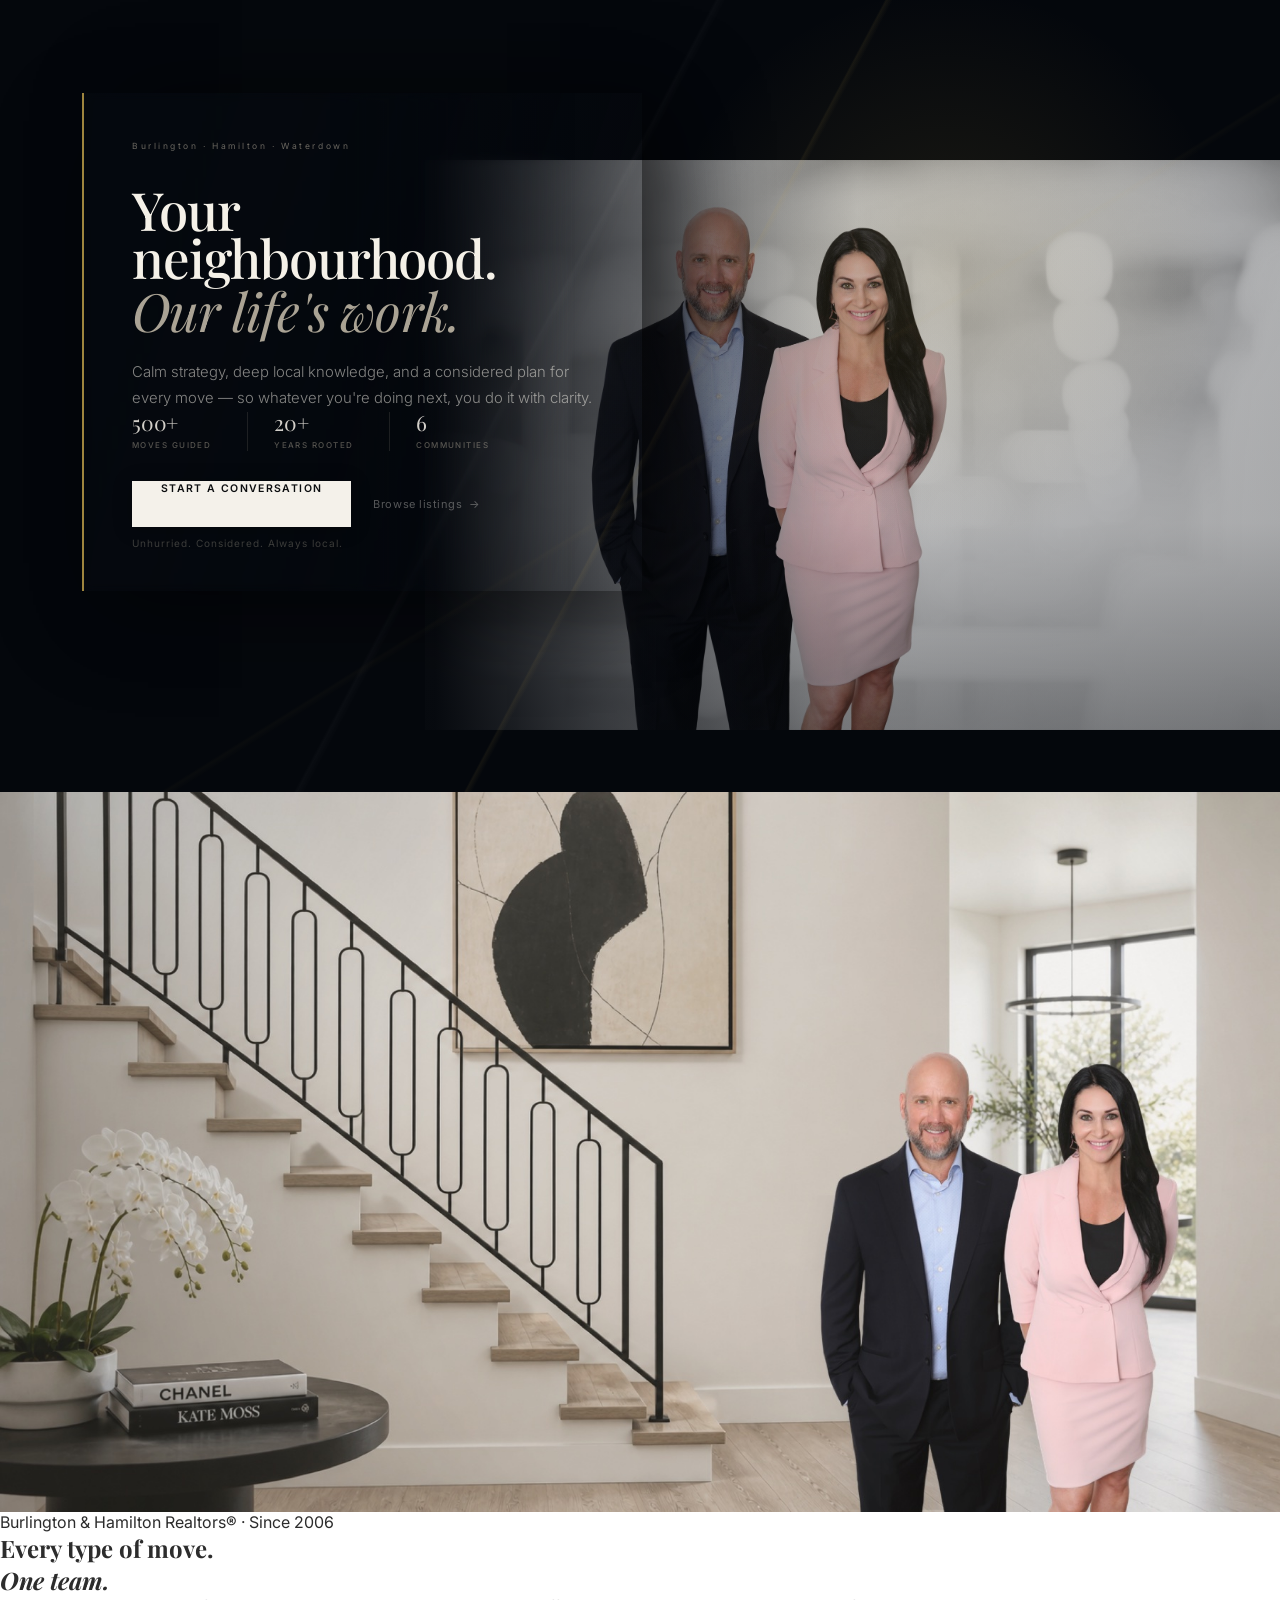
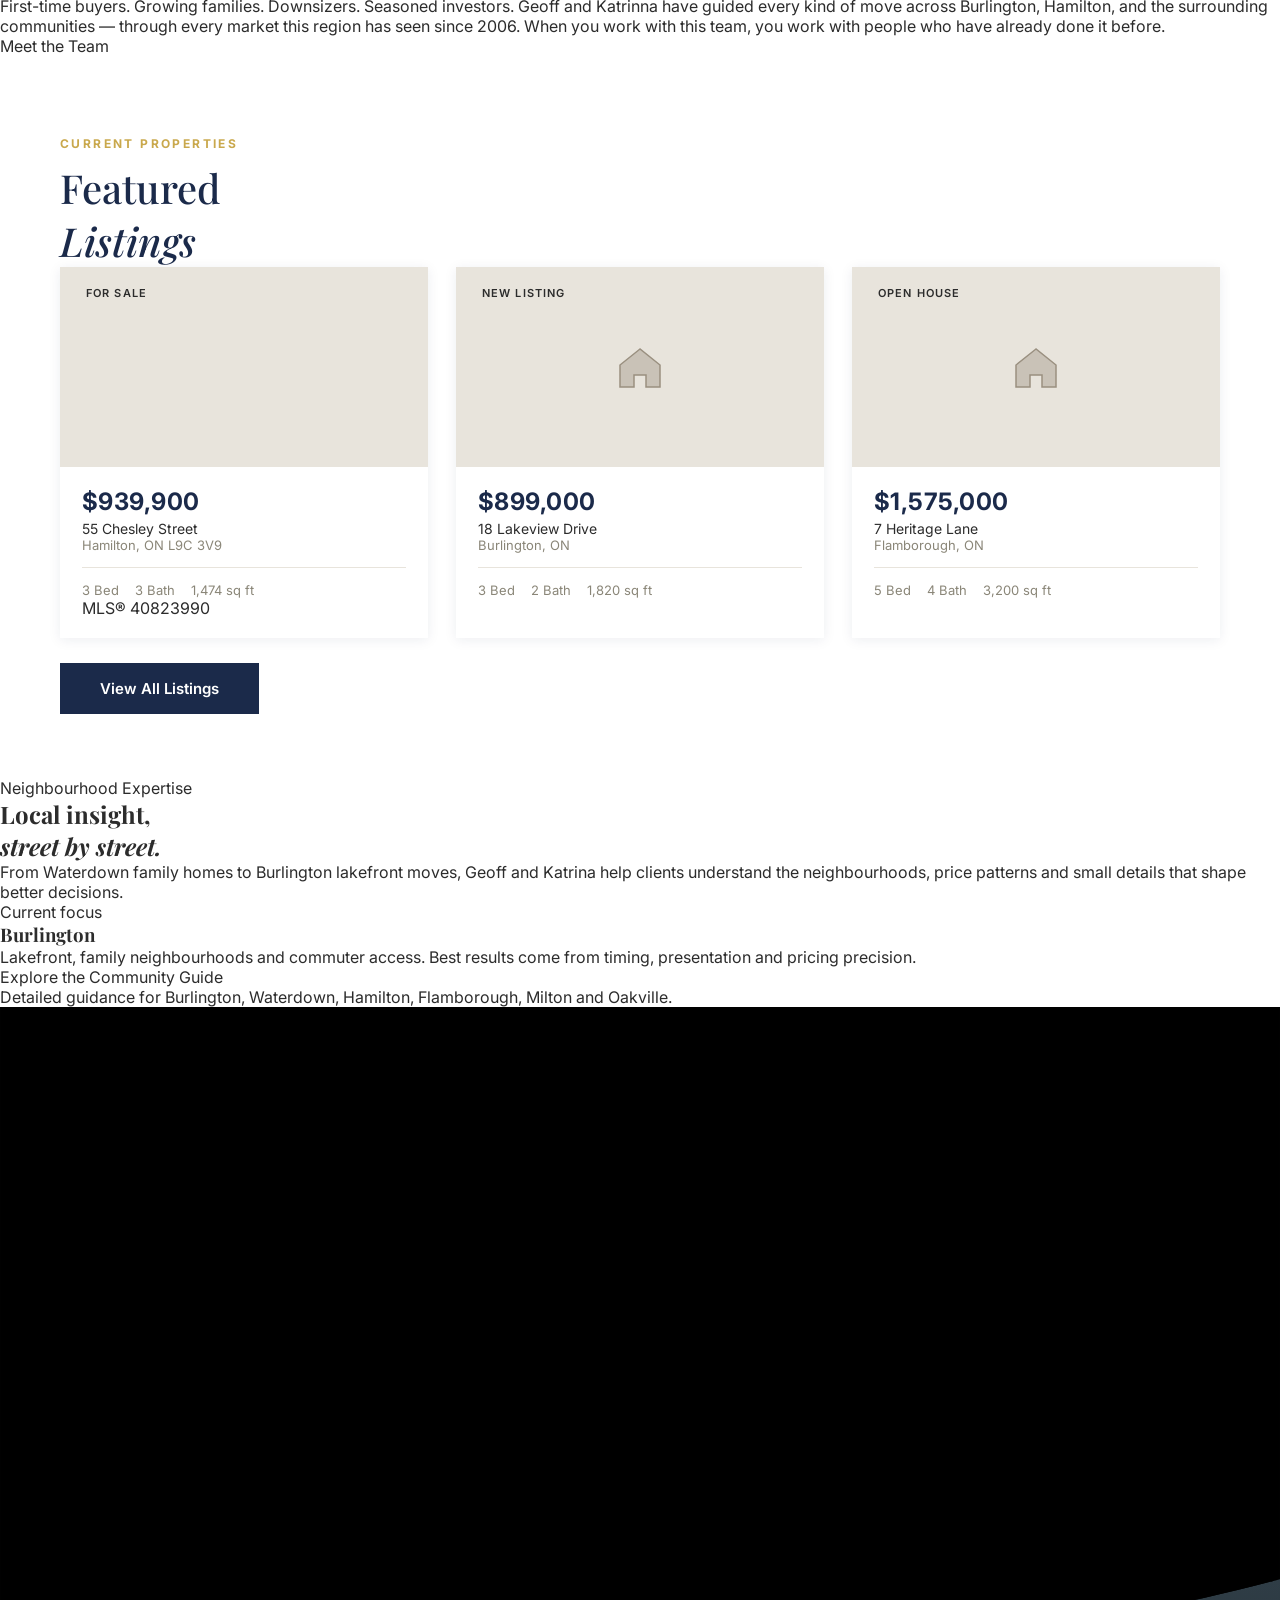
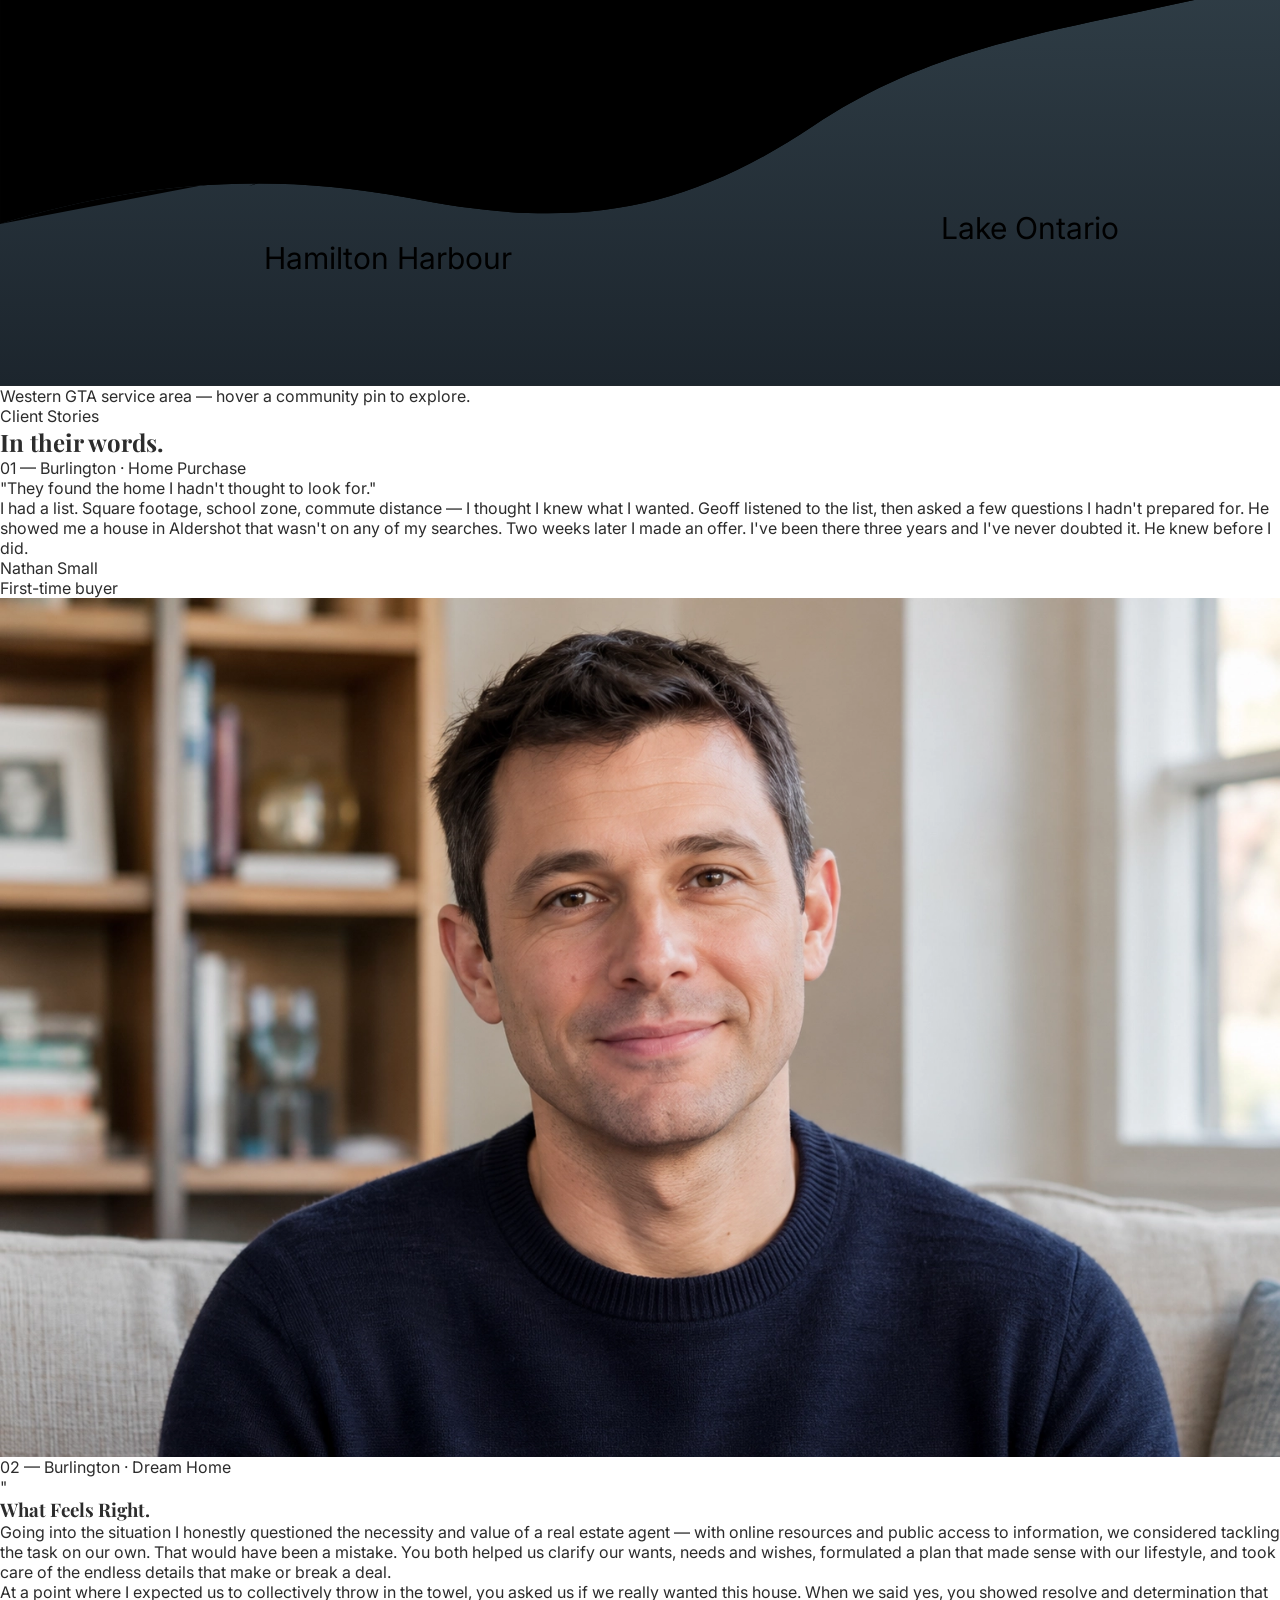
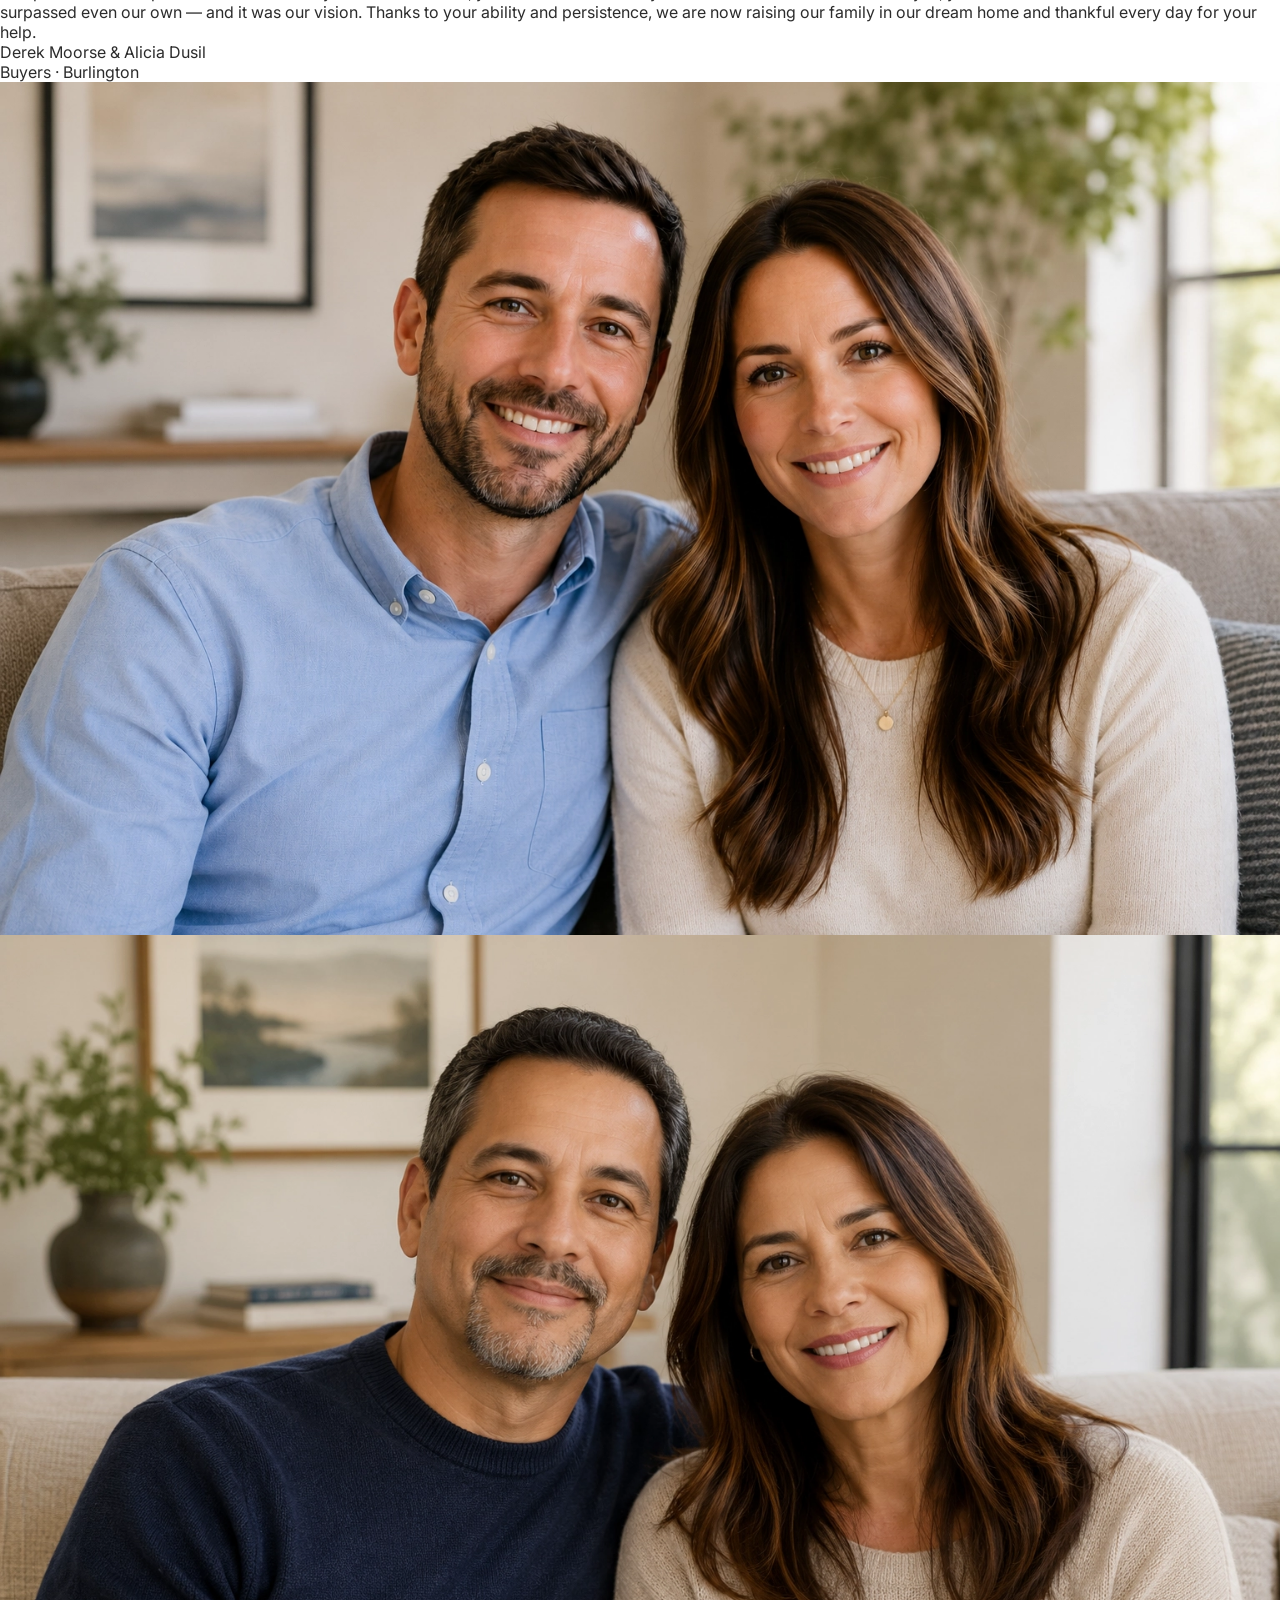
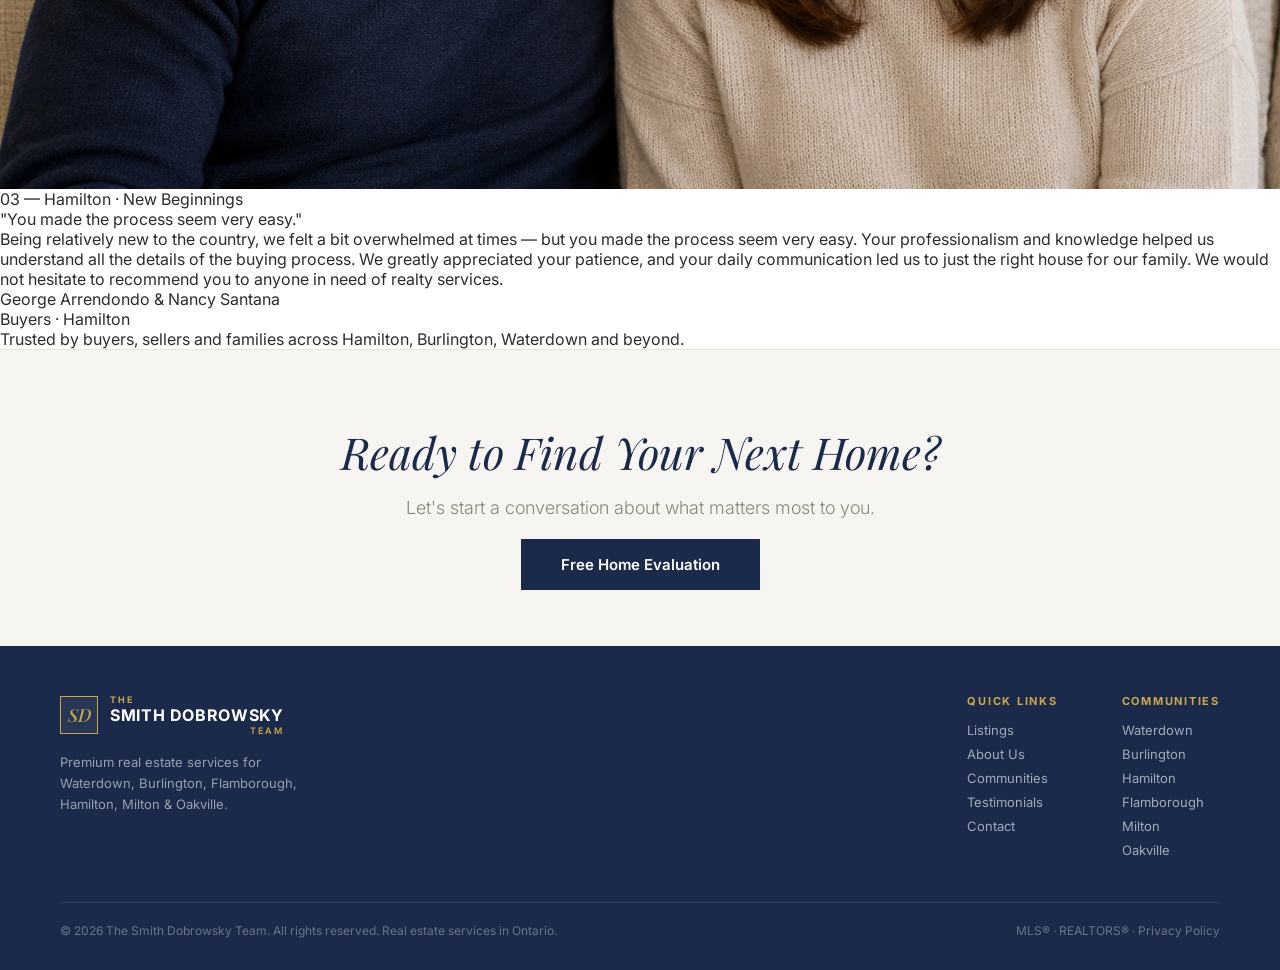
==== commit b289fda3: "Add files via upload" ====
--- a/index.html
+++ b/index.html
@@ -8,2844 +8,269 @@
   <link rel="preconnect" href="https://fonts.googleapis.com" />
   <link rel="preconnect" href="https://fonts.gstatic.com" crossorigin />
   <link href="https://fonts.googleapis.com/css2?family=Playfair+Display:ital,wght@0,400;0,500;0,600;1,400;1,500&family=Inter:wght@300;400;500;600;700&display=swap" rel="stylesheet" />
-<link rel="stylesheet" href="css/styles.css" />
-<link rel="preload" as="image" href="assets/GettyImages-2165218184.jpg" />
-
+  <link rel="icon" href="favicon.ico" sizes="any" />
+  <link rel="stylesheet" href="css/styles.css" />
+  <link rel="stylesheet" href="css/nav.css" />
+  <link rel="preload" as="image" href="assets/GettyImages-2231150857.jpg" />
   <style>
-    /* ═══════════════════════════════════════════════════════
-       HERO — Complete override of accumulated styles.css passes
-       Inline <style> wins cascade over linked stylesheet.
-       !important used only where styles.css declares !important.
-    ═══════════════════════════════════════════════════════ */
-
-    /* ── Nav refinement ───────────────────────────────────── */
-    .nav {
-      height: 74px !important;
-      padding: 0 60px !important;
-    }
-    .nav__cta {
-      padding: 13px 28px !important;
-      font-size: 11px !important;
-      font-weight: 700 !important;
-      letter-spacing: 0.14em !important;
-      background: #f0ece3 !important;
-      color: #1a1a1a !important;
-      box-shadow: 0 2px 10px rgba(0,0,0,0.18) !important;
-      transition: box-shadow 0.2s, background 0.2s, transform 0.15s !important;
-    }
-    .nav__cta:hover {
-      background: #e8e4dc !important;
-      box-shadow: 0 3px 14px rgba(0,0,0,0.22) !important;
-      transform: translateY(-1px) !important;
-    }
-
-    /* Mobile toggle — reset all the !important position hacks */
-    @media (max-width: 960px) {
-      .nav { height: 68px !important; padding: 0 24px !important; }
-      .nav__toggle {
-        display: flex !important;
-        position: static !important;
-        top: auto !important; right: auto !important; left: auto !important;
-        transform: none !important;
-        margin-left: auto;
-        width: 26px !important; height: 18px !important;
-        z-index: auto !important;
-        opacity: 1 !important; visibility: visible !important;
-      }
-      .nav__toggle::before { display: none !important; }
-      .nav__toggle span { opacity: 1 !important; background: #fff !important; height: 1.5px !important; }
-    }
-    @media (max-width: 600px) {
-      .nav { height: 64px !important; padding: 0 18px !important; }
-      .nav__toggle {
-        position: static !important;
-        top: auto !important; right: auto !important; left: auto !important;
-      }
-      .nav__toggle::before { display: none !important; }
-      .nav__toggle span { opacity: 1 !important; background: #fff !important; }
-    }
-
-    /* ── Hero container ───────────────────────────────────── */
-    .hero {
+    /* ── Hero cinematic blur pass ── */
+
+    /*
+      Remove the uniform blur from .hero__left itself — it creates a hard
+      vertical "blur wall" at the right edge of the element.
+      The ::before pseudo-element handles blur with a mask fade instead.
+    */
+    body.home-page .hero__left {
       position: relative !important;
-      min-height: 100vh !important;
-      overflow: hidden !important;
-      background: #05090f !important;
-      background-image: none !important;
-      isolation: isolate !important;
-    }
-
-    /* Video — fills hero__video-wrap in the right panel */
-    .hero__video {
-      position: absolute !important;
-      inset: 0 !important;
-      width: 100% !important;
-      height: 100% !important;
-      object-fit: cover !important;
-      object-position: center center !important;
-      z-index: 1 !important;
-      filter: saturate(0.92) brightness(0.86) !important;
-      pointer-events: none !important;
-      will-change: opacity !important;
-      transform: translateZ(0) !important;
-      opacity: 0 !important;
-      transition: opacity 1.4s cubic-bezier(0.4, 0, 0.2, 1) !important;
-    }
-    .hero__video.is-ready {
-      opacity: 1 !important;
-    }
-
-    /* Subtle top anchor — grounds the nav zone */
-    .hero::before {
+      backdrop-filter: none !important;
+      -webkit-backdrop-filter: none !important;
+      /* Reduce left-edge opacity so the blurred photo is atmospherically
+         visible through the dark gradient, not completely masked */
+      background: linear-gradient(
+        108deg,
+        rgba(5,9,15,0.72) 0%,
+        rgba(5,9,15,0.60) 28%,
+        rgba(5,9,15,0.32) 58%,
+        rgba(5,9,15,0.04) 80%,
+        transparent 100%
+      ) !important;
+    }
+
+    /*
+      Cinematic blur layer: fades left (solid blur) → right (sharp image).
+      z-index: -1 paints behind in-flow content but above the gradient bg.
+      display: block overrides the display:none set in styles.css.
+    */
+    body.home-page .hero__left::before {
+      display: block !important;
       content: '' !important;
       position: absolute !important;
       inset: 0 !important;
-      background: linear-gradient(to bottom, rgba(5,9,15,0.24) 0%, transparent 14%) !important;
+      z-index: -1 !important;
+      backdrop-filter: blur(4px) !important;
+      -webkit-backdrop-filter: blur(4px) !important;
+      mask-image: linear-gradient(
+        to right,
+        black 0%,
+        black 44%,
+        rgba(0,0,0,0.52) 64%,
+        transparent 88%
+      ) !important;
+      -webkit-mask-image: linear-gradient(
+        to right,
+        black 0%,
+        black 44%,
+        rgba(0,0,0,0.52) 64%,
+        transparent 88%
+      ) !important;
       pointer-events: none !important;
-      z-index: 1 !important;
-    }
-
-    /* Subtle gold warmth — left column accent only */
-    .hero::after {
-      content: '' !important;
-      position: absolute !important;
-      left: 0 !important;
-      top: 0 !important;
-      bottom: 0 !important;
-      width: 54% !important;
-      background: radial-gradient(ellipse at 10% 28%, rgba(180,168,150,0.07), transparent 58%) !important;
-      pointer-events: none !important;
-      z-index: 1 !important;
-    }
-
-    /* Unused decor elements from styles.css — hidden */
-    .hero__texture,
-    .hero__glow,
-    .hero__frame,
-    .hero__badge,
-    .hero__placeholder,
-    .hero__visual-lines,
-    .hero__corner {
-      display: none !important;
-    }
-
-    /* ── Two-column: text left | video right ─────────────── */
-    .hero__inner {
-      display: grid !important;
-      grid-template-columns: 54fr 46fr !important;
-      min-height: 100vh !important;
-      max-width: none !important;
-      width: 100% !important;
-      margin: 0 !important;
-      padding: 0 !important;
-      gap: 0 !important;
-      align-items: stretch !important;
-      position: relative !important;
-      z-index: 2 !important;
-    }
-
-    /* ── Left column — content ────────────────────────────── */
-    .hero__left {
-      position: relative !important;
-      z-index: 2 !important;
-      display: flex !important;
-      flex-direction: column !important;
-      justify-content: center !important;
-      padding: 80px 56px 80px 80px !important;
-      max-width: none !important;
-      flex: none !important;
-      width: auto !important;
-    }
-
-    /* Vertical gold rule — left decorative accent */
-    .hero__left::before {
-      content: '';
-      position: absolute;
-      left: 56px;
-      top: 14%;
-      bottom: 14%;
-      width: 2px;
-      background: linear-gradient(
-        to bottom,
-        transparent 0%,
-        rgba(180,168,150,0.7) 18%,
-        rgba(180,168,150,0.7) 82%,
-        transparent 100%
-      );
-    }
-
-    /* ── Overline ─────────────────────────────────────────── */
-    .hero__overline {
+    }
+
+    /* Eyebrow */
+    body.home-page .hero__h1-location {
+      font-size: 8.5px !important;
+      letter-spacing: 0.30em !important;
+      color: rgba(218,207,187,0.48) !important;
+      border-bottom-color: rgba(218,207,187,0.11) !important;
+      padding-bottom: 12px !important;
+      margin-bottom: 22px !important;
+    }
+
+    /* Headline */
+    body.home-page .hero__h1-line,
+    body.home-page .hero__h1-em {
+      font-size: clamp(3.3rem, 4.0vw, 4.75rem) !important;
+      line-height: 0.92 !important;
+    }
+    body.home-page .hero__h1-line {
+      letter-spacing: -0.022em !important;
+      color: rgba(250,246,237,0.98) !important;
+    }
+    body.home-page .hero__h1-em {
+      letter-spacing: -0.015em !important;
+      color: rgba(218,207,187,0.78) !important;
+      margin-top: 4px !important;
+    }
+
+    /* Body copy — advisory, not biographical */
+    body.home-page .hero__sub {
+      font-size: clamp(0.93rem, 0.88vw, 1.04rem) !important;
+      font-weight: 300 !important;
+      color: rgba(250,246,237,0.52) !important;
+      line-height: 1.78 !important;
+      margin-bottom: 0 !important;
+      max-width: 480px !important;
+    }
+
+    /* Stats row */
+    body.home-page .hero__trust {
       display: flex !important;
       align-items: flex-start !important;
-      gap: 14px !important;
-      margin-bottom: 26px !important;
-      font-size: 10px !important;
+      border-top: 0 !important;
+      border-bottom: none !important;
+      padding: 0 !important;
+      margin-bottom: 30px !important;
+      max-width: 460px !important;
+      gap: clamp(22px, 2.8vw, 42px) !important;
+    }
+    body.home-page .hero__trust-item {
+      padding-right: 0 !important;
+      padding-left: 0 !important;
+    }
+    body.home-page .hero__trust-item:not(:first-child) {
+      padding-left: 26px !important;
+      border-left: 1px solid rgba(218,207,187,0.12) !important;
+    }
+    body.home-page .hero__trust-value {
+      font-family: var(--font-serif) !important;
+      font-size: 21px !important;
+      font-weight: 400 !important;
+      color: rgba(250,246,237,0.84) !important;
+      letter-spacing: -0.01em !important;
+      line-height: 1 !important;
+    }
+    body.home-page .hero__trust-label {
+      font-size: 8px !important;
       font-weight: 500 !important;
-      letter-spacing: 0.2em !important;
-      text-transform: uppercase !important;
-      color: rgba(180,168,150,0.82) !important;
-      line-height: 1.7 !important;
-      max-width: 480px;
-    }
-
-    .hero__overline-rule {
-      display: block !important;
-      width: 28px !important;
-      min-width: 28px !important;
-      height: 1px !important;
-      background: rgba(180,168,150,0.75) !important;
-      margin-top: 6px !important;
-      flex-shrink: 0 !important;
-    }
-
-    /* ── Headline ─────────────────────────────────────────── */
-    .hero__h1 {
-      margin: 0 0 28px !important;
-      max-width: none !important;
-    }
-
-    /* Location badge — sits above the display type */
-    .hero__h1-location {
-      display: block !important;
-      font-family: 'Inter', sans-serif !important;
-      font-size: 11px !important;
-      font-weight: 500 !important;
-      letter-spacing: 0.28em !important;
-      text-transform: uppercase !important;
-      color: rgba(180,168,150,0.78) !important;
-      line-height: 1 !important;
-      margin-bottom: 22px !important;
-    }
-
-    /* Main headline — massive display */
-    .hero__h1-line {
-      display: block !important;
-      font-size: clamp(52px, 5.5vw, 84px) !important;
-      font-weight: 700 !important;
-      color: #ffffff !important;
-      line-height: 0.93 !important;
-      letter-spacing: -0.035em !important;
-      text-shadow: 0 2px 32px rgba(0,0,0,0.75), 0 1px 6px rgba(0,0,0,0.55) !important;
-    }
-
-    /* Italic emotional counterpoint */
-    .hero__h1-em {
-      display: block !important;
-      font-size: clamp(52px, 5.5vw, 84px) !important;
-      font-weight: 400 !important;
-      font-style: italic !important;
-      color: rgba(255,255,255,0.82) !important;
-      line-height: 0.93 !important;
-      letter-spacing: -0.028em !important;
-      text-shadow: 0 2px 32px rgba(0,0,0,0.75), 0 1px 6px rgba(0,0,0,0.55) !important;
-    }
-
-    /* ── Supporting paragraph ─────────────────────────────── */
-    .hero__sub {
-      font-size: 15.5px !important;
-      font-weight: 300 !important;
-      color: rgba(255,255,255,0.58) !important;
-      line-height: 1.74 !important;
-      margin: 0 0 32px !important;
-      max-width: 440px !important;
-      text-shadow: 0 1px 16px rgba(0,0,0,0.65) !important;
-    }
-
-    /* ── Stats row ────────────────────────────────────────── */
-    .hero__trust {
-      display: flex !important;
-      align-items: center !important;
-      grid-template-columns: none !important;
-      gap: 0 !important;
-      margin: 0 0 32px !important;
-      padding: 16px 0 !important;
-      border-top: 1px solid rgba(255,255,255,0.1) !important;
-      border-bottom: 1px solid rgba(255,255,255,0.1) !important;
-      max-width: 440px !important;
-    }
-
-    .hero__trust-item {
-      padding-right: 24px !important;
-      padding-left: 0 !important;
-    }
-    .hero__trust-item:not(:first-child) {
-      padding-left: 24px !important;
-      border-left: 1px solid rgba(180,168,150,0.22) !important;
-    }
-
-    .hero__trust-value {
-      display: block !important;
-      font-family: 'Playfair Display', Georgia, serif !important;
-      font-size: 26px !important;
-      font-weight: 600 !important;
-      color: #ffffff !important;
-      line-height: 1 !important;
-    }
-
-    .hero__trust-label {
-      display: block !important;
-      margin-top: 5px !important;
-      font-size: 9.5px !important;
-      font-weight: 600 !important;
-      letter-spacing: 0.14em !important;
-      text-transform: uppercase !important;
-      color: rgba(180,168,150,0.68) !important;
-      line-height: 1.4 !important;
-    }
-
-    /* ── Lead-capture form ────────────────────────────────── */
-    .hero__form {
-      background: rgba(255,255,255,0.04) !important;
-      border: 1px solid rgba(255,255,255,0.12) !important;
-      padding: 20px 22px !important;
-      margin-bottom: 22px !important;
-      max-width: 480px !important;
-      box-shadow: none !important;
-    }
-
-    .hero__form-label {
-      display: block !important;
-      font-size: 9.5px !important;
-      font-weight: 700 !important;
-      letter-spacing: 0.2em !important;
-      text-transform: uppercase !important;
-      color: rgba(180,168,150,0.88) !important;
-      margin-bottom: 12px !important;
-    }
-
-    .hero__form-row {
-      display: flex !important;
-      min-height: 52px !important;
-      box-shadow: none !important;
-    }
-
-    .hero__form-input {
-      flex: 1 !important;
-      min-width: 0 !important;
-      min-height: 52px !important;
-      background: rgba(255,255,255,0.055) !important;
-      border: 1px solid rgba(255,255,255,0.14) !important;
-      border-right: none !important;
-      color: #ffffff !important;
-      font-family: 'Inter', sans-serif !important;
-      font-size: 13.5px !important;
-      padding: 0 16px !important;
-      outline: none !important;
-      transition: border-color 0.2s !important;
-      border-radius: 0 !important;
-    }
-    .hero__form-input::placeholder { color: rgba(255,255,255,0.26) !important; }
-    .hero__form-input:focus {
-      border-color: rgba(180,168,150,0.5) !important;
-      box-shadow: none !important;
-    }
-
-    .hero__form-btn {
-      min-height: 52px !important;
-      min-width: 168px !important;
-      background: #f0ece3 !important;
-      color: #1a1a1a !important;
-      font-family: 'Inter', sans-serif !important;
-      font-size: 10px !important;
-      font-weight: 700 !important;
       letter-spacing: 0.18em !important;
       text-transform: uppercase !important;
-      padding: 0 20px !important;
-      white-space: nowrap !important;
-      cursor: pointer !important;
-      border: none !important;
-      border-radius: 0 !important;
-      box-shadow: 0 2px 10px rgba(0,0,0,0.15) !important;
-      transition: background 0.2s, transform 0.15s !important;
-    }
-    .hero__form-btn:hover {
-      background: #e8e4dc !important;
-      box-shadow: 0 3px 14px rgba(0,0,0,0.22) !important;
-      transform: translateY(-1px) !important;
-    }
-
-    .hero__form-disclaimer {
-      font-size: 10.5px !important;
-      color: rgba(255,255,255,0.25) !important;
-      margin-top: 10px !important;
-      letter-spacing: 0.01em !important;
-    }
-
-    /* ── Secondary CTAs ───────────────────────────────────── */
-    .hero__ctas {
-      display: flex !important;
-      align-items: center !important;
-      gap: 24px !important;
-      flex-wrap: wrap !important;
-      margin-bottom: 0 !important;
-    }
-
-    /* Override btn-ghost so it matches dark hero */
-    .hero .btn-ghost {
-      font-size: 11px !important;
-      font-weight: 600 !important;
-      letter-spacing: 0.12em !important;
-      text-transform: uppercase !important;
-      color: rgba(255,255,255,0.70) !important;
-      background: transparent !important;
-      border: 1.5px solid rgba(255,255,255,0.22) !important;
-      padding: 11px 24px !important;
-      transition: border-color 0.2s, color 0.2s !important;
-    }
-    .hero .btn-ghost:hover {
-      border-color: rgba(180,168,150,0.65) !important;
-      color: #fff !important;
-    }
-
-    .hero .btn-text-link {
-      font-size: 13px !important;
-      color: rgba(255,255,255,0.40) !important;
-      display: flex !important;
-      align-items: center !important;
-      gap: 6px !important;
-      transition: color 0.2s !important;
-    }
-    .hero .btn-text-link:hover { color: rgba(255,255,255,0.88) !important; }
-
-    /* ── Right column — video panel ──────────────────────── */
-    .hero__right {
-      position: relative !important;
-      display: block !important;
-      align-self: stretch !important;
-      overflow: hidden !important;
-      min-height: 0 !important;
-    }
-
-    /* Left-edge fade — blends video into dark left column */
-    .hero__right::before {
-      content: '' !important;
-      position: absolute !important;
-      left: 0 !important;
-      top: 0 !important;
-      bottom: 0 !important;
-      width: 88px !important;
-      background: linear-gradient(to right, #05090f 0%, rgba(5,9,15,0.65) 38%, transparent 100%) !important;
-      z-index: 4 !important;
-      pointer-events: none !important;
-    }
-
-    /* Gold corner bracket — top right */
-    .hero__right::after {
-      content: '' !important;
-      position: absolute !important;
-      top: 28px !important;
-      right: 28px !important;
-      width: 44px !important;
-      height: 44px !important;
-      border-top: 1px solid rgba(180,168,150,0.45) !important;
-      border-right: 1px solid rgba(180,168,150,0.45) !important;
-      z-index: 5 !important;
-      pointer-events: none !important;
-    }
-
-    /* Video wrap — fills the right column entirely */
-    .hero__video-wrap {
-      position: absolute !important;
-      inset: 0 !important;
-      overflow: hidden !important;
-    }
-
-    /* Bottom fade — grounds the video panel */
-    .hero__video-wrap::after {
-      content: '' !important;
-      position: absolute !important;
-      left: 0 !important;
-      right: 0 !important;
-      bottom: 0 !important;
-      height: 30% !important;
-      background: linear-gradient(to top, rgba(5,9,15,0.52) 0%, transparent 100%) !important;
-      z-index: 2 !important;
-      pointer-events: none !important;
-    }
-
-    /* Agent caption — bottom of video panel */
-    .hero__caption {
-      display: flex !important;
-      flex-direction: column !important;
-      position: absolute !important;
-      bottom: 0 !important;
-      left: 0 !important;
-      right: 0 !important;
-      padding: 24px 30px !important;
-      z-index: 6 !important;
-    }
-    .hero__caption-rule {
-      display: block !important;
-      width: 22px !important;
-      height: 1px !important;
-      background: rgba(180,168,150,0.8) !important;
-      margin-bottom: 10px !important;
-    }
-    .hero__caption-name {
-      font-family: 'Playfair Display', Georgia, serif !important;
-      font-size: 15px !important;
-      font-weight: 500 !important;
-      font-style: italic !important;
-      color: rgba(255,255,255,0.90) !important;
-      line-height: 1.35 !important;
-    }
-    .hero__caption-title {
-      font-size: 9px !important;
-      font-weight: 600 !important;
-      letter-spacing: 0.18em !important;
-      text-transform: uppercase !important;
-      color: rgba(180,168,150,0.70) !important;
+      color: rgba(218,207,187,0.38) !important;
       margin-top: 7px !important;
-    }
-
-
-    /* ── Responsive ───────────────────────────────────────── */
-
-    /* Large desktop — more breathing room */
-    @media (min-width: 1400px) {
-      .hero__left { padding: 80px 64px 80px 96px !important; }
-      .hero__left::before { left: 72px !important; }
-    }
-
-    /* Medium desktop — tighten slightly */
-    @media (max-width: 1200px) {
-      .hero__inner { grid-template-columns: 56fr 44fr !important; }
-      .hero__left { padding: 80px 44px 80px 60px !important; }
-      .hero__left::before { left: 38px !important; }
-      .hero__h1-line,
-      .hero__h1-em { font-size: clamp(44px, 4.8vw, 72px) !important; }
-    }
-
-    /* Tablet — stack: text top, video below */
-    @media (max-width: 900px) {
-      .hero__inner {
-        grid-template-columns: 1fr !important;
-        grid-template-rows: auto auto !important;
-        min-height: 100svh !important;
-      }
-
-      .hero__left {
-        order: 2 !important;
-        padding: 100px 36px 44px !important;
-        justify-content: flex-start !important;
-      }
-      .hero__left::before { display: none !important; }
-
-      .hero__right {
-        order: 1 !important;
-        height: 58vw !important;
-        min-height: 260px !important;
-        max-height: 420px !important;
-      }
-
-      /* No left-edge fade in stacked layout */
-      .hero__right::before { display: none !important; }
-      /* No bracket in stacked layout */
-      .hero__right::after { display: none !important; }
-
-      .hero__caption { display: none !important; }
-
-      .hero__h1-line,
-      .hero__h1-em { font-size: 52px !important; }
-
-      .hero__form { max-width: 100% !important; }
-      .hero__trust { max-width: 100% !important; }
-    }
-
-    /* Mobile */
-    @media (max-width: 600px) {
-      .hero__right {
-        height: 56vw !important;
-        min-height: 210px !important;
-        max-height: 320px !important;
-      }
-
-      .hero__left { padding: 88px 24px 40px !important; }
-
-      .hero__h1-line,
-      .hero__h1-em { font-size: 42px !important; }
-      .hero__sub { font-size: 15px !important; }
-
-      .hero__overline { font-size: 10px !important; gap: 8px !important; }
-
-      .hero__form-row {
-        flex-direction: column !important;
-        min-height: auto !important;
-      }
-      .hero__form-input {
-        border-right: 1px solid rgba(255,255,255,0.14) !important;
-        border-bottom: none !important;
-        min-height: 48px !important;
-      }
-      .hero__form-btn {
-        min-width: 0 !important;
-        width: 100% !important;
-        min-height: 48px !important;
-        padding: 0 16px !important;
-      }
-
-      .hero__trust { max-width: 100% !important; }
-      .hero__trust-item { min-width: 0 !important; }
-
-      .hero__ctas {
-        flex-direction: column !important;
-        align-items: flex-start !important;
-        gap: 14px !important;
-      }
-      .hero .btn-ghost {
-        width: 100% !important;
-        text-align: center !important;
-      }
-    }
-
-    /* Small mobile */
-    @media (max-width: 380px) {
-      .hero__right { height: 68vw !important; min-height: 200px !important; }
-      .hero__h1-line,
-      .hero__h1-em { font-size: 36px !important; }
-      .hero__left { padding: 84px 16px 36px !important; }
-    }
-
-
-
-    /* Video fallback poster while autoplay initializes */
-    .hero__video-wrap {
-      background-image: url("assets/hero-loop-poster.jpg") !important;
-      background-size: cover !important;
-      background-position: center center !important;
-      background-repeat: no-repeat !important;
-    }
-
-    /* Final override: full-bleed desktop hero video */
-    @media (min-width: 901px) {
-      .hero {
-        min-height: 100svh !important;
-      }
-
-      .hero__inner {
-        grid-template-columns: minmax(480px, 47vw) minmax(0, 1fr) !important;
-        min-height: 100svh !important;
-        position: relative !important;
-      }
-
-      .hero__left {
-        position: relative !important;
-        z-index: 7 !important;
-        background: linear-gradient(90deg, #05090f 0%, rgba(5,9,15,0.97) 72%, rgba(5,9,15,0.72) 100%) !important;
-      }
-
-      .hero__right {
-        position: absolute !important;
-        top: 0 !important;
-        right: -7vw !important;
-        bottom: 0 !important;
-        width: min(68vw, 1120px) !important;
-        height: 100% !important;
-        min-height: 100svh !important;
-        display: block !important;
-        overflow: hidden !important;
-        z-index: 2 !important;
-      }
-
-      .hero__right::before {
-        width: 24vw !important;
-        background: linear-gradient(to right, #05090f 0%, rgba(5,9,15,0.92) 24%, rgba(5,9,15,0.44) 62%, transparent 100%) !important;
-      }
-
-      .hero__right::after {
-        right: calc(7vw + 30px) !important;
-      }
-
-      .hero__video-wrap {
-        position: absolute !important;
-        inset: 0 !important;
-        height: 100% !important;
-        overflow: hidden !important;
-      }
-
-      .hero__video {
-        width: 100% !important;
-        height: 100% !important;
-        object-fit: cover !important;
-        object-position: center center !important;
-      }
-
-      .hero__caption {
-        right: 7vw !important;
-        padding-left: 10vw !important;
-      }
-    }
-
-    @media (min-width: 1500px) {
-      .hero__right {
-        right: -10vw !important;
-        width: min(72vw, 1280px) !important;
-      }
-      .hero__right::after {
-        right: calc(10vw + 36px) !important;
-      }
-      .hero__caption {
-        right: 10vw !important;
-      }
-    }
-
-    /* Final mobile contained video panel */
-    @media (max-width: 900px) {
-      .hero {
-        min-height: auto !important;
-        overflow: hidden !important;
-        background: #05090f !important;
-      }
-
-      .hero__inner {
-        display: grid !important;
-        grid-template-columns: 1fr !important;
-        grid-template-rows: auto auto !important;
-        min-height: auto !important;
-        padding: 0 !important;
-        overflow: hidden !important;
-      }
-
-      .hero__left {
-        order: 2 !important;
-        min-height: auto !important;
-        padding: 92px 36px 44px !important;
-        justify-content: flex-start !important;
-        background: linear-gradient(180deg, rgba(5,9,15,0.98) 0%, rgba(5,9,15,0.92) 100%) !important;
-      }
-
-      .hero__left::before {
-        display: none !important;
-      }
-
-      .hero__right {
-        order: 1 !important;
-        position: relative !important;
-        inset: auto !important;
-        width: 100% !important;
-        height: 54vw !important;
-        min-height: 260px !important;
-        max-height: 430px !important;
-        display: block !important;
-        overflow: hidden !important;
-        z-index: 2 !important;
-        pointer-events: none !important;
-      }
-
-      .hero__right::before,
-      .hero__right::after,
-      .hero__caption {
-        display: none !important;
-      }
-
-      .hero__video-wrap {
-        position: absolute !important;
-        inset: 0 !important;
-        width: 100% !important;
-        height: 100% !important;
-        min-height: 0 !important;
-        overflow: hidden !important;
-      }
-
-      .hero__video-wrap::after {
-        display: none !important;
-        content: none !important;
-      }
-
-      .hero__video {
-        position: absolute !important;
-        inset: 0 !important;
-        width: 100% !important;
-        height: 100% !important;
-        object-fit: cover !important;
-        object-position: center center !important;
-        filter: saturate(0.98) brightness(0.96) contrast(1.02) !important;
-      }
-    }
-
-    @media (max-width: 600px) {
-      .hero__left {
-        padding: 86px 24px 38px !important;
-      }
-
-      .hero__right {
-        height: 58vw !important;
-        min-height: 218px !important;
-        max-height: 320px !important;
-      }
-
-      .hero__h1-line,
-      .hero__h1-em {
-        font-size: 42px !important;
-      }
-    }
-
-    @media (max-width: 380px) {
-      .hero__left {
-        padding: 78px 18px 34px !important;
-      }
-
-      .hero__right {
-        height: 62vw !important;
-        min-height: 200px !important;
-      }
-
-      .hero__h1-line,
-      .hero__h1-em {
-        font-size: 36px !important;
-      }
-    }
-
-
-
-    /* Final mobile full-bleed below-copy video fix */
-    @media (max-width: 900px) {
-      .hero,
-      .hero__inner {
-        overflow-x: hidden !important;
-        overflow-y: visible !important;
-      }
-
-      .hero__right {
-        order: 1 !important;
-        position: relative !important;
-        left: 50% !important;
-        right: auto !important;
-        inset: auto auto auto 50% !important;
-        transform: translateX(-50%) !important;
-        width: 100vw !important;
-        max-width: 100vw !important;
-        min-width: 100vw !important;
-        height: 58vw !important;
-        min-height: 260px !important;
-        max-height: 440px !important;
-        margin: 0 !important;
-        display: block !important;
-        overflow: hidden !important;
-        z-index: 2 !important;
-      }
-
-      .hero__video-wrap {
-        position: absolute !important;
-        inset: 0 !important;
-        width: 100vw !important;
-        max-width: none !important;
-        height: 100% !important;
-        min-height: 0 !important;
-      }
-
-      .hero__video {
-        width: 100vw !important;
-        max-width: none !important;
-        height: 100% !important;
-        object-fit: cover !important;
-        object-position: center center !important;
-      }
-    }
-
-    @media (max-width: 600px) {
-      .hero__right {
-        height: 64vw !important;
-        min-height: 236px !important;
-        max-height: 340px !important;
-      }
-    }
-
-    @media (max-width: 380px) {
-      .hero__right {
-        height: 66vw !important;
-        min-height: 218px !important;
-      }
-    }
-
-
-
-    /* Hide duplicate proof stats on mobile */
-    @media (max-width: 768px) {
-      .proof-bar {
-        display: none !important;
-      }
-    }
-
-
-    /* Emotion-led hero copy refinement */
-    .hero__left {
-      gap: 0 !important;
-    }
-
-    .hero__h1-location {
-      max-width: 560px !important;
-      margin-bottom: 18px !important;
-      color: rgba(180,168,150,0.82) !important;
-      font-size: 9.5px !important;
-      letter-spacing: 0.2em !important;
-      line-height: 1.55 !important;
-    }
-
-    .hero__local-detail {
-      position: absolute !important;
-      left: 80px !important;
-      bottom: 34px !important;
-      display: block !important;
-      width: min(100%, 420px) !important;
-      min-height: 18px !important;
-      margin: 0 !important;
-      color: rgba(255,255,255,0.58) !important;
-      font-size: 12px !important;
-      font-weight: 400 !important;
-      letter-spacing: 0.055em !important;
-      line-height: 1.5 !important;
-      overflow: hidden !important;
-    }
-
-    .hero__local-detail::before {
-      content: '' !important;
-      display: inline-block !important;
-      width: 26px !important;
-      height: 1px !important;
-      margin: 0 10px 4px 0 !important;
-      background: rgba(180,168,150,0.58) !important;
-    }
-
-    .hero__local-detail span {
-      position: absolute !important;
-      left: 36px !important;
-      top: 0 !important;
-      opacity: 0 !important;
-      transform: translateY(6px) !important;
-      animation: heroLocalDetail 24s ease-in-out infinite !important;
-      white-space: nowrap !important;
-    }
-
-    .hero__local-detail span:nth-child(1) { animation-delay: 0s !important; }
-    .hero__local-detail span:nth-child(2) { animation-delay: 4s !important; }
-    .hero__local-detail span:nth-child(3) { animation-delay: 8s !important; }
-    .hero__local-detail span:nth-child(4) { animation-delay: 12s !important; }
-    .hero__local-detail span:nth-child(5) { animation-delay: 16s !important; }
-    .hero__local-detail span:nth-child(6) { animation-delay: 20s !important; }
-
-    @keyframes heroLocalDetail {
-      0%, 12% {
-        opacity: 0;
-        transform: translateY(6px);
-      }
-      17%, 30% {
-        opacity: 1;
-        transform: translateY(0);
-      }
-      35%, 100% {
-        opacity: 0;
-        transform: translateY(-6px);
-      }
-    }
-
-    .hero__h1 {
-      margin-bottom: 20px !important;
-      max-width: 560px !important;
-    }
-
-    .hero__h1-line,
-    .hero__h1-em {
-      font-size: 56px !important;
-      letter-spacing: 0 !important;
-      line-height: 0.98 !important;
-      text-wrap: balance !important;
-    }
-
-    .hero__h1-em {
-      color: rgba(255,255,255,0.88) !important;
-    }
-
-    .hero__sub {
-      max-width: 510px !important;
-      margin-bottom: 14px !important;
-      color: rgba(255,255,255,0.72) !important;
-      font-size: 15.5px !important;
-      line-height: 1.62 !important;
-    }
-
-    .hero__context {
-      max-width: 520px !important;
-      margin: 0 0 22px !important;
-      color: rgba(255,255,255,0.52) !important;
-      font-size: 12.75px !important;
-      font-weight: 300 !important;
-      line-height: 1.7 !important;
-      text-shadow: 0 1px 16px rgba(0,0,0,0.65) !important;
-    }
-
-    .hero__trust {
-      max-width: 540px !important;
-      margin-bottom: 22px !important;
-      padding: 13px 0 !important;
-    }
-
-    .hero__trust-value {
-      font-size: 25px !important;
-      letter-spacing: 0 !important;
-    }
-
-    .hero__trust-label {
-      max-width: 116px !important;
-      color: rgba(180,168,150,0.78) !important;
-      letter-spacing: 0.105em !important;
-      line-height: 1.35 !important;
-    }
-
-    .hero__ctas {
-      gap: 18px !important;
-      margin-bottom: 12px !important;
-    }
-
-    .hero .btn-ghost.hero__primary-cta {
+      line-height: 1.45 !important;
+    }
+
+    /* CTAs */
+    body.home-page .hero__primary-cta {
       min-height: 46px !important;
       padding: 0 28px !important;
-      background: #f0ece3 !important;
-      border-color: rgba(180,168,150,0.78) !important;
-      color: #1a1a1a !important;
-      box-shadow: 0 2px 10px rgba(0,0,0,0.15) !important;
-    }
-
-    .hero .btn-ghost.hero__primary-cta:hover {
-      color: #08111f !important;
-      border-color: rgba(228,201,127,0.95) !important;
-      transform: translateY(-1px) !important;
-    }
-
-    .hero .btn-text-link {
-      color: rgba(255,255,255,0.58) !important;
-    }
-
-    .hero__reassurance {
-      margin: 0 !important;
-      color: rgba(255,255,255,0.38) !important;
-      font-size: 12px !important;
-      line-height: 1.5 !important;
-      letter-spacing: 0.025em !important;
-    }
-
-    @media (prefers-reduced-motion: reduce) {
-      .hero__local-detail span {
-        animation: none !important;
-        opacity: 0 !important;
-        transform: none !important;
+      font-size: 10.5px !important;
+      font-weight: 600 !important;
+      letter-spacing: 0.13em !important;
+      background: #f4f1ea !important;
+      color: #0c0e10 !important;
+      border-color: transparent !important;
+      box-shadow: 0 2px 20px rgba(0,0,0,0.24) !important;
+      transition: background 0.22s ease, transform 0.18s ease, box-shadow 0.22s ease !important;
+    }
+    body.home-page .hero__primary-cta:hover {
+      background: rgba(255,253,248,1) !important;
+      transform: translateY(-2px) !important;
+      box-shadow: 0 6px 28px rgba(0,0,0,0.30) !important;
+    }
+    body.home-page .hero .btn-text-link {
+      font-size: 11px !important;
+      color: rgba(244,241,234,0.34) !important;
+      letter-spacing: 0.05em !important;
+    }
+    body.home-page .hero .btn-text-link:hover {
+      color: rgba(244,241,234,0.72) !important;
+    }
+
+    /* Reassurance */
+    body.home-page .hero__reassurance {
+      font-size: 10px !important;
+      letter-spacing: 0.10em !important;
+      color: rgba(218,207,187,0.26) !important;
+      margin-top: 10px !important;
+    }
+
+    /* Location label — editorial photo caption */
+    body.home-page .hero__location-label {
+      border-left-color: rgba(218,207,187,0.24) !important;
+      padding: 0 0 0 11px !important;
+      gap: 4px !important;
+    }
+    body.home-page .hero__location-kicker {
+      font-family: var(--font-serif) !important;
+      font-style: italic !important;
+      font-weight: 400 !important;
+      font-size: 9px !important;
+      letter-spacing: 0.03em !important;
+      text-transform: none !important;
+      color: rgba(218,207,187,0.38) !important;
+    }
+    body.home-page .hero__location-name {
+      font-size: clamp(0.92rem, 1.2vw, 1.22rem) !important;
+      font-weight: 400 !important;
+      color: rgba(250,246,237,0.76) !important;
+    }
+
+    /* Mobile */
+    @media (max-width: 900px) {
+      body.home-page .hero__h1-line,
+      body.home-page .hero__h1-em { font-size: clamp(2.6rem, 8vw, 3.6rem) !important; }
+      body.home-page .hero__sub { max-width: none !important; }
+      body.home-page .hero__trust {
+        max-width: none !important;
+        grid-template-columns: repeat(3, minmax(0,1fr)) !important;
       }
-
-      .hero__local-detail span:first-child {
-        opacity: 1 !important;
+      /* Blur fades across full width on tablet — image visible on right */
+      body.home-page .hero__left::before {
+        mask-image: linear-gradient(
+          to right,
+          black 0%,
+          black 38%,
+          rgba(0,0,0,0.45) 62%,
+          transparent 92%
+        ) !important;
+        -webkit-mask-image: linear-gradient(
+          to right,
+          black 0%,
+          black 38%,
+          rgba(0,0,0,0.45) 62%,
+          transparent 92%
+        ) !important;
       }
     }
-
-    @media (max-width: 1200px) {
-      .hero__h1-line,
-      .hero__h1-em {
-        font-size: 50px !important;
+    @media (max-width: 600px) {
+      body.home-page .hero__h1-line,
+      body.home-page .hero__h1-em {
+        font-size: clamp(1.62rem, 6.75vw, 2rem) !important;
+        line-height: 0.98 !important;
+        letter-spacing: -0.01em !important;
+        white-space: normal !important;
       }
-    }
-
-    @media (max-width: 900px) {
-      .hero__h1-location {
+      body.home-page .hero__primary-cta { width: 100% !important; justify-content: center !important; }
+      body.home-page .hero .btn-text-link { width: 100% !important; justify-content: center !important; }
+      body.home-page .hero__trust {
+        display: grid !important;
+        grid-template-columns: repeat(3, minmax(0, 1fr)) !important;
+        gap: 0 !important;
+        width: 100% !important;
         max-width: 100% !important;
-        font-size: 10px !important;
       }
-
-      .hero__local-detail {
-        position: relative !important;
-        left: auto !important;
-        bottom: auto !important;
-        width: 100% !important;
-        margin-bottom: 18px !important;
+      body.home-page .hero__trust-item { padding-right: 12px !important; }
+      body.home-page .hero__trust-item:not(:first-child) { padding-left: 12px !important; }
+      body.home-page .hero__trust-item:last-child { grid-column: auto !important; }
+      body.home-page .hero__trust-label {
+        max-width: 4.8rem !important;
+        white-space: normal !important;
+        overflow-wrap: normal !important;
+        letter-spacing: 0.10em !important;
       }
-
-      .hero__h1 {
-        max-width: 680px !important;
+      /* Full blur across stacked layout on mobile — no visible fade edge needed */
+      body.home-page .hero__left::before {
+        mask-image: linear-gradient(
+          to bottom,
+          black 0%,
+          black 72%,
+          rgba(0,0,0,0.4) 88%,
+          transparent 100%
+        ) !important;
+        -webkit-mask-image: linear-gradient(
+          to bottom,
+          black 0%,
+          black 72%,
+          rgba(0,0,0,0.4) 88%,
+          transparent 100%
+        ) !important;
       }
-
-      .hero__h1-line,
-      .hero__h1-em {
-        font-size: 46px !important;
-        line-height: 1 !important;
-      }
-
-      .hero__sub,
-      .hero__context {
-        max-width: 640px !important;
-      }
-    }
-
-    @media (max-width: 600px) {
-      .hero__h1-location {
-        font-size: 9px !important;
-        letter-spacing: 0.18em !important;
-      }
-
-      .hero__local-detail {
-        min-height: 34px !important;
-        font-size: 11px !important;
-        letter-spacing: 0.035em !important;
-      }
-
-      .hero__local-detail span {
-        white-space: normal !important;
-        right: 0 !important;
-      }
-
-      .hero__h1 {
-        margin-bottom: 20px !important;
-      }
-
-      .hero__h1-line,
-      .hero__h1-em {
-        font-size: 37px !important;
-      }
-
-      .hero__sub {
-        font-size: 16px !important;
-        line-height: 1.62 !important;
-      }
-
-      .hero__context {
-        font-size: 13.5px !important;
-        line-height: 1.68 !important;
-        margin-bottom: 24px !important;
-      }
-
-      .hero__trust {
-        justify-content: space-between !important;
-      }
-
-      .hero__trust-item {
-        flex: 1 1 0 !important;
-        padding-right: 12px !important;
-      }
-
-      .hero__trust-item:not(:first-child) {
-        padding-left: 12px !important;
-      }
-
-      .hero__trust-value {
-        font-size: 25px !important;
-      }
-
-      .hero__trust-label {
-        max-width: 92px !important;
-        font-size: 8.5px !important;
-        letter-spacing: 0.08em !important;
-      }
-
-      .hero .btn-ghost.hero__primary-cta,
-      .hero .btn-text-link {
-        width: 100% !important;
-        min-height: 48px !important;
-        justify-content: center !important;
-      }
-
-      .hero__reassurance {
-        width: 100% !important;
-        text-align: center !important;
-      }
-    }
-
-    @media (max-width: 380px) {
-      .hero__h1-line,
-      .hero__h1-em {
-        font-size: 34px !important;
-      }
-
-      .hero__context {
-        font-size: 13px !important;
-      }
-    }
-
-
-    /* Header logo + phone-first CTA refinement */
-    .nav--inverse {
-      background: rgba(255,255,255,0.98) !important;
-      border-bottom: 1px solid rgba(13,23,39,0.08) !important;
-      box-shadow: 0 10px 30px rgba(13,23,39,0.08) !important;
-    }
-
-    .nav--inverse .nav__link {
-      color: rgba(13,23,39,0.72) !important;
-    }
-
-    .nav--inverse .nav__link:hover {
-      color: #0d1727 !important;
-    }
-
-    .nav--inverse .nav__toggle span {
-      background: #0d1727 !important;
-    }
-
-    .nav__logo {
-      align-items: center !important;
-      min-width: 220px !important;
-      min-height: 48px !important;
-      padding: 0 !important;
-      background: transparent !important;
-      border: 0 !important;
-      box-shadow: none !important;
-    }
-
-    .nav__logo-img {
-      display: block !important;
-      width: auto !important;
-      height: 48px !important;
-      max-width: 260px !important;
-      object-fit: contain !important;
-    }
-
-    .nav__cta--phone {
-      display: inline-flex !important;
-      align-items: center !important;
-      justify-content: center !important;
-      gap: 10px !important;
-      min-height: 44px !important;
-      padding: 0 24px !important;
-      white-space: nowrap !important;
-      border: 1px solid rgba(255,255,255,0.16) !important;
-      background: #f0ece3 !important;
-      color: #1a1a1a !important;
-      box-shadow: 0 2px 10px rgba(0,0,0,0.18) !important;
-    }
-
-    .nav__cta--phone::before {
-      content: "Call";
-      font-size: 9px;
-      font-weight: 700;
-      letter-spacing: 0.18em;
-      text-transform: uppercase;
-      opacity: 0.72;
-    }
-
-    @media (max-width: 960px) {
-      .nav__logo {
-        min-width: 0 !important;
-        min-height: 42px !important;
-        padding: 6px 9px !important;
-      }
-
-      .nav__logo-img {
-        height: 42px !important;
-        max-width: 210px !important;
-      }
-
-      .nav__cta--phone {
-        display: inline-flex !important;
-        min-height: 38px !important;
-        margin-left: auto !important;
-        margin-right: 16px !important;
-        padding: 0 14px !important;
-        font-size: 10px !important;
-        letter-spacing: 0.12em !important;
-      }
-
-      .nav__cta--phone::before {
-        display: none;
-      }
-
-      .nav__toggle {
-        margin-left: 0 !important;
-      }
-    }
-
-    @media (max-width: 600px) {
-      .nav__logo-img {
-        height: 36px !important;
-        max-width: 150px !important;
-      }
-
-      .nav__cta--phone {
-        min-height: 34px !important;
-        margin-right: 10px !important;
-        padding: 0 10px !important;
-        font-size: 9px !important;
-        letter-spacing: 0.08em !important;
-      }
-    }
-
-    @media (max-width: 374px) {
-      .nav__cta--phone {
-        padding: 0 8px !important;
-        font-size: 8.5px !important;
-      }
-
-      .nav__logo-img {
-        max-width: 132px !important;
-      }
-    }
-
-    /* 2026-style fixed header: quiet, compressed, and conversion-forward */
-    body {
-      padding-top: 74px !important;
-    }
-
-    .nav {
-      position: fixed !important;
-      top: 0 !important;
-      left: 0 !important;
-      right: 0 !important;
-      width: 100% !important;
-      z-index: 99999 !important;
-      transform: translateZ(0) !important;
-      transition:
-        height 0.24s ease,
-        padding 0.24s ease,
-        background 0.24s ease,
-        box-shadow 0.24s ease,
-        border-color 0.24s ease !important;
-      backdrop-filter: saturate(145%) blur(18px) !important;
-      -webkit-backdrop-filter: saturate(145%) blur(18px) !important;
-    }
-
-    .nav__logo,
-    .nav__logo-img,
-    .nav__cta--phone,
-    .nav__link,
-    .nav__toggle {
-      transition:
-        height 0.24s ease,
-        min-height 0.24s ease,
-        max-width 0.24s ease,
-        padding 0.24s ease,
-        margin 0.24s ease,
-        color 0.24s ease,
-        box-shadow 0.24s ease,
-        transform 0.24s ease !important;
-    }
-
-    .nav.nav--scrolled {
-      height: 58px !important;
-      padding: 0 46px !important;
-      background: rgba(255,255,255,0.92) !important;
-      border-bottom-color: rgba(13,23,39,0.12) !important;
-      box-shadow: 0 14px 38px rgba(13,23,39,0.12) !important;
-    }
-
-    .nav.nav--scrolled .nav__logo {
-      min-height: 38px !important;
-    }
-
-    .nav.nav--scrolled .nav__logo-img {
-      height: 38px !important;
-      max-width: 220px !important;
-    }
-
-    .nav.nav--scrolled .nav__link {
-      color: rgba(13,23,39,0.66) !important;
-      transform: translateY(-1px) !important;
-    }
-
-    .nav.nav--scrolled .nav__cta--phone {
-      min-height: 38px !important;
-      padding: 0 20px !important;
-      box-shadow: 0 8px 22px rgba(159,123,40,0.2) !important;
-      transform: translateY(-1px) !important;
-    }
-
-    @media (max-width: 960px) {
-      body {
-        padding-top: 68px !important;
-      }
-
-      .nav.nav--scrolled {
-        height: 58px !important;
-        padding: 0 20px !important;
-      }
-
-      .nav.nav--scrolled .nav__logo-img {
-        height: 34px !important;
-        max-width: 175px !important;
-      }
-
-      .nav.nav--scrolled .nav__cta--phone {
-        min-height: 34px !important;
-        padding: 0 12px !important;
-      }
-
-      .nav.nav--scrolled .nav__toggle {
-        width: 34px !important;
-        height: 34px !important;
-      }
-    }
-
-    @media (max-width: 600px) {
-      body {
-        padding-top: 64px !important;
-      }
-
-      .nav.nav--scrolled {
-        height: 56px !important;
-        padding: 0 14px !important;
-      }
-
-      .nav.nav--scrolled .nav__logo-img {
-        height: 30px !important;
-        max-width: 132px !important;
-      }
-
-      .nav.nav--scrolled .nav__cta--phone {
-        min-height: 32px !important;
-        margin-right: 8px !important;
-        padding: 0 9px !important;
-      }
-    }
-
-    /* Integrated hero header refinement */
-    body {
-      padding-top: 0 !important;
-    }
-
-    .nav,
-    .nav--inverse,
-    .nav.nav--scrolled {
-      background:
-        linear-gradient(180deg, rgba(5,9,15,0.68) 0%, rgba(5,9,15,0.42) 72%, rgba(5,9,15,0.18) 100%) !important;
-      border-bottom: 1px solid rgba(255,255,255,0.07) !important;
-      box-shadow: inset 0 -1px 0 rgba(180,168,150,0.05) !important;
-      backdrop-filter: saturate(132%) blur(20px) !important;
-      -webkit-backdrop-filter: saturate(132%) blur(20px) !important;
-    }
-
-    .nav {
-      display: grid !important;
-      grid-template-columns: minmax(230px, auto) 1fr auto auto !important;
-      align-items: center !important;
-      column-gap: 42px !important;
-      height: 76px !important;
-      padding: 0 56px !important;
-    }
-
-    .nav.nav--scrolled {
-      height: 64px !important;
-      padding: 0 48px !important;
-      background:
-        linear-gradient(180deg, rgba(5,9,15,0.76) 0%, rgba(5,9,15,0.52) 100%) !important;
-      border-bottom-color: rgba(255,255,255,0.085) !important;
-    }
-
-    .nav__logo {
-      min-width: 0 !important;
-      min-height: 0 !important;
-      padding: 0 !important;
-      background: transparent !important;
-      border: 0 !important;
-      box-shadow: none !important;
-      justify-self: start !important;
-    }
-
-    .nav__logo-img {
-      height: 58px !important;
-      max-width: 286px !important;
-      filter: none !important;
-      opacity: 0.94 !important;
-    }
-
-    .nav.nav--scrolled .nav__logo-img {
-      height: 50px !important;
-      max-width: 248px !important;
-    }
-
-    .nav__links {
-      justify-self: center !important;
-      gap: 40px !important;
-    }
-
-    .nav--inverse .nav__link,
-    .nav.nav--scrolled .nav__link {
-      color: rgba(255,255,255,0.7) !important;
-      font-size: 10.5px !important;
-      font-weight: 500 !important;
-      letter-spacing: 0.18em !important;
-      border-bottom-color: transparent !important;
-      padding: 9px 0 !important;
-      transform: none !important;
-    }
-
-    .nav--inverse .nav__link:hover,
-    .nav--inverse .nav__link.is-active,
-    .nav.nav--scrolled .nav__link:hover,
-    .nav.nav--scrolled .nav__link.is-active {
-      color: rgba(255,255,255,0.96) !important;
-      border-bottom-color: rgba(180,168,150,0.72) !important;
-    }
-
-    .nav__cta--phone,
-    .nav.nav--scrolled .nav__cta--phone {
-      justify-self: end !important;
-      min-height: 42px !important;
-      padding: 0 21px !important;
-      border: 1px solid rgba(238,216,143,0.46) !important;
-      background: #f0ece3 !important;
-      color: #1a1a1a !important;
-      font-size: 10.5px !important;
-      font-weight: 800 !important;
-      line-height: 1 !important;
-      letter-spacing: 0.12em !important;
-      box-shadow: 0 2px 10px rgba(0,0,0,0.18) !important;
-      transform: none !important;
-    }
-
-    .nav__cta--phone:hover,
-    .nav.nav--scrolled .nav__cta--phone:hover {
-      background: #e8e4dc !important;
-      box-shadow: 0 3px 14px rgba(0,0,0,0.22) !important;
-      transform: translateY(-1px) !important;
-    }
-
-    .nav__cta--phone::before {
-      color: rgba(9,16,27,0.72) !important;
-      letter-spacing: 0.2em !important;
-    }
-
-    .nav__toggle span,
-    .nav--inverse .nav__toggle span {
-      background: rgba(255,255,255,0.88) !important;
-    }
-
-    .nav__mobile-menu {
-      top: 76px !important;
-      background: linear-gradient(180deg, rgba(5,9,15,0.96) 0%, rgba(10,16,26,0.91) 100%) !important;
-      border-top: 1px solid rgba(255,255,255,0.08) !important;
-      box-shadow: 0 22px 42px rgba(0,0,0,0.26) !important;
-      backdrop-filter: saturate(135%) blur(18px) !important;
-      -webkit-backdrop-filter: saturate(135%) blur(18px) !important;
-    }
-
-    .nav__mobile-menu a,
-    .nav__mobile-menu button {
-      color: rgba(255,255,255,0.76) !important;
-      letter-spacing: 0.12em !important;
-    }
-
-    .nav__mobile-menu a:hover,
-    .nav__mobile-menu button:hover {
-      color: rgba(255,255,255,0.98) !important;
-    }
-
-    @media (max-width: 960px) {
-      body {
-        padding-top: 0 !important;
-      }
-
-      .nav,
-      .nav.nav--scrolled {
-        grid-template-columns: minmax(0, 1fr) auto auto !important;
-        column-gap: 16px !important;
-        height: 68px !important;
-        padding: 0 24px !important;
-      }
-
-      .nav__links {
-        display: none !important;
-      }
-
-      .nav__logo-img,
-      .nav.nav--scrolled .nav__logo-img {
-        height: 44px !important;
-        max-width: 216px !important;
-      }
-
-      .nav__cta--phone,
-      .nav.nav--scrolled .nav__cta--phone {
-        min-height: 40px !important;
-        padding: 0 16px !important;
-        font-size: 10px !important;
-        letter-spacing: 0.105em !important;
-      }
-
-      .nav .nav__toggle,
-      .nav__toggle,
-      .nav.nav--scrolled .nav__toggle {
-        display: flex !important;
-        flex-direction: column !important;
-        justify-content: center !important;
-        gap: 5px !important;
-        position: static !important;
-        width: 34px !important;
-        height: 40px !important;
-        margin: 0 !important;
-        padding: 0 !important;
-        transform: none !important;
-        opacity: 1 !important;
-        visibility: visible !important;
-      }
-
-      .nav .nav__toggle::before,
-      .nav__toggle::before {
-        content: none !important;
-        display: none !important;
-      }
-
-      .nav .nav__toggle span,
-      .nav__toggle span {
-        display: block !important;
-        width: 26px !important;
-        height: 1.5px !important;
-        margin: 0 !important;
-        opacity: 1 !important;
-        background: rgba(255,255,255,0.88) !important;
-        transform: none !important;
-      }
-
-      .nav__mobile-menu {
-        top: 68px !important;
-      }
-    }
-
-    @media (max-width: 600px) {
-      .nav,
-      .nav.nav--scrolled {
-        column-gap: 12px !important;
-        height: 64px !important;
-        padding: 0 16px !important;
-      }
-
-      .nav__logo-img,
-      .nav.nav--scrolled .nav__logo-img {
-        height: 36px !important;
-        max-width: 174px !important;
-      }
-
-      .nav > .nav__cta--phone,
-      .nav.nav--scrolled > .nav__cta--phone {
-        min-height: 38px !important;
-        padding: 0 15px !important;
-        font-size: 0 !important;
-      }
-
-      .nav > .nav__cta--phone::before {
-        display: inline !important;
-        font-size: 9.5px !important;
-      }
-
-      .nav .nav__toggle,
-      .nav__toggle,
-      .nav.nav--scrolled .nav__toggle {
-        width: 30px !important;
-        height: 38px !important;
-      }
-
-      .nav__mobile-menu {
-        top: 64px !important;
-      }
-    }
-
-    @media (max-width: 374px) {
-      .nav,
-      .nav.nav--scrolled {
-        column-gap: 9px !important;
-        padding: 0 13px !important;
-      }
-
-      .nav__logo-img,
-      .nav.nav--scrolled .nav__logo-img {
-        height: 32px !important;
-        max-width: 148px !important;
-      }
-
-      .nav > .nav__cta--phone,
-      .nav.nav--scrolled > .nav__cta--phone {
-        padding: 0 12px !important;
-      }
-    }
-
-    /* ── Meet the Team ─────────────────────────────────────── */
-    .meet-team {
-      background: #05090f;
-      overflow: hidden;
-    }
-    .meet-team__inner {
-      display: grid;
-      grid-template-columns: 58fr 42fr;
-      min-height: 520px;
-    }
-    .meet-team__photo {
-      position: relative;
-      overflow: hidden;
-    }
-    .meet-team__photo img {
-      display: block;
-      width: 100%;
-      height: 100%;
-      object-fit: cover;
-      object-position: center top;
-    }
-    /* Right-edge fade blends photo into text panel */
-    .meet-team__photo::after {
-      content: '';
-      position: absolute;
-      top: 0; right: 0; bottom: 0;
-      width: 120px;
-      background: linear-gradient(to right, transparent 0%, #05090f 100%);
-      pointer-events: none;
-    }
-    .meet-team__content {
-      display: flex;
-      flex-direction: column;
-      justify-content: center;
-      padding: 72px 80px 72px 48px;
-    }
-    .meet-team__eyebrow {
-      display: block;
-      font-family: 'Inter', sans-serif;
-      font-size: 10px;
-      font-weight: 600;
-      letter-spacing: 0.20em;
-      text-transform: uppercase;
-      color: rgba(180,168,150,0.80);
-      margin-bottom: 20px;
-    }
-    .meet-team__heading {
-      font-family: 'Playfair Display', Georgia, serif;
-      font-size: clamp(28px, 3vw, 42px);
-      font-weight: 500;
-      letter-spacing: 0.06em;
-      text-transform: uppercase;
-      color: #f0ece3;
-      line-height: 1.15;
-      margin: 0 0 28px;
-    }
-    .meet-team__body {
-      font-family: 'Inter', sans-serif;
-      font-size: 15px;
-      font-weight: 300;
-      line-height: 1.78;
-      color: rgba(240,236,227,0.72);
-      max-width: 480px;
-      margin: 0 0 44px;
-    }
-    .meet-team__cta {
-      display: inline-block;
-      font-family: 'Inter', sans-serif;
-      font-size: 10px;
-      font-weight: 700;
-      letter-spacing: 0.18em;
-      text-transform: uppercase;
-      color: rgba(180,168,150,0.90);
-      border: 1px solid rgba(180,168,150,0.45);
-      padding: 14px 32px;
-      text-decoration: none;
-      transition: color 0.2s, border-color 0.2s, background 0.2s;
-      align-self: flex-start;
-    }
-    .meet-team__cta:hover {
-      color: #0d1727;
-      background: rgba(180,168,150,0.90);
-      border-color: rgba(180,168,150,0.90);
-    }
-
-    @media (max-width: 900px) {
-      .meet-team__inner {
-        grid-template-columns: 1fr;
-        min-height: auto;
-      }
-      .meet-team__photo {
-        height: 62vw;
-        min-height: 260px;
-        max-height: 420px;
-      }
-      .meet-team__photo::after { display: none; }
-      /* Bottom fade for stacked layout */
-      .meet-team__photo::before {
-        content: '';
-        position: absolute;
-        left: 0; right: 0; bottom: 0;
-        height: 80px;
-        background: linear-gradient(to top, #05090f 0%, transparent 100%);
-        pointer-events: none;
-        z-index: 1;
-      }
-      .meet-team__content {
-        padding: 44px 36px 56px;
-      }
-    }
-
-    @media (max-width: 600px) {
-      .meet-team__photo {
-        height: 68vw;
-        min-height: 220px;
-        max-height: 320px;
-      }
-      .meet-team__content { padding: 36px 24px 48px; }
-      .meet-team__body { font-size: 14px; }
-    }
-    /* Lifestyle hero media: uses the existing right-side hero media panel */
-    .hero__media-slide {
-      position: absolute !important;
-      inset: 0 !important;
-      width: 100% !important;
-      height: 100% !important;
-      object-fit: cover !important;
-      object-position: var(--hero-media-position, center center) !important;
-      opacity: 0 !important;
-      filter: saturate(0.92) brightness(0.86) !important;
-      transform: scale(1.06) translate3d(0, 0, 0) !important;
-      transition: opacity 1.2s cubic-bezier(0.4, 0, 0.2, 1) !important;
-      z-index: 1 !important;
-      pointer-events: none !important;
-    }
-
-    .hero__media-slide.is-active {
-      opacity: 1 !important;
-      animation: heroKenBurns 22s ease-in-out infinite alternate !important;
-    }
-
-    .hero__media-slide--video {
-      transform: scale(1.02) translate3d(0, 0, 0) !important;
-    }
-
-    .hero__media-slide--video.is-active {
-      animation: none !important;
-    }
-
-    .hero__caption {
-      display: none !important;
-    }
-
-    @keyframes heroKenBurns {
-      from { transform: scale(1.06) translate3d(-1.4%, 0, 0); }
-      to { transform: scale(1.13) translate3d(1.8%, -0.8%, 0); }
-    }
-
-  @media (prefers-reduced-motion: reduce) {
-    .hero__media-slide.is-active {
-      animation: none !important;
-      transform: scale(1.04) !important;
-    }
-  }
-
-  /* Meet Geoff & Katrinna: premium editorial split */
-  .meet-editorial {
-    display: grid !important;
-    grid-template-columns: minmax(0, 1.45fr) minmax(390px, 0.95fr) !important;
-    align-items: stretch !important;
-    gap: 0 !important;
-    width: 100% !important;
-    max-width: none !important;
-    margin: 0 auto !important;
-    padding: 0 !important;
-    background: #fff !important;
-    border: 0 !important;
-    box-shadow: none !important;
-    overflow: hidden !important;
-  }
-
-  .meet-editorial + .proof-bar,
-  .meet-team + .proof-bar {
-    border-top: 0 !important;
-  }
-
-  .meet-editorial__media {
-    position: relative !important;
-    min-height: clamp(520px, 55vw, 740px) !important;
-    background: #050506 !important;
-    box-shadow: inset -1px 0 0 rgba(202, 164, 83, 0.42) !important;
-    overflow: hidden !important;
-  }
-
-  .meet-editorial__media::before {
-    display: none !important;
-  }
-
-  .meet-editorial__media::after {
-    display: none !important;
-  }
-
-  .meet-editorial__image {
-    position: relative !important;
-    z-index: 1 !important;
-    display: block !important;
-    width: 100% !important;
-    height: 100% !important;
-    min-height: inherit !important;
-    opacity: 1 !important;
-    background: #f2eee7 !important;
-    object-fit: cover !important;
-    object-position: center center !important;
-    filter: none !important;
-  }
-
-  .meet-editorial__media .meet-editorial__image {
-    display: block !important;
-  }
-
-  .meet-editorial__duo {
-    position: absolute !important;
-    inset: 0 !important;
-    z-index: 2 !important;
-    overflow: hidden !important;
-    display: none !important;
-  }
-
-  .meet-editorial__duo::before {
-    display: none !important;
-  }
-
-  .meet-editorial__person {
-    position: absolute !important;
-    bottom: -1.5% !important;
-    width: auto !important;
-    object-fit: contain !important;
-    object-position: bottom center !important;
-    opacity: 1 !important;
-    filter: saturate(0.94) contrast(1.04) drop-shadow(0 38px 42px rgba(0, 0, 0, 0.42)) !important;
-  }
-
-  .meet-editorial__person--geoff {
-    left: 8% !important;
-    height: 96% !important;
-    z-index: 1 !important;
-  }
-
-  .meet-editorial__person--katrinna {
-    left: 31% !important;
-    height: 93% !important;
-    z-index: 2 !important;
-  }
-
-  .meet-editorial__content {
-    display: flex !important;
-    flex-direction: column !important;
-    justify-content: center !important;
-    align-items: flex-start !important;
-    background: #fff !important;
-    color: #0b1626 !important;
-    padding: clamp(46px, 5.8vw, 96px) clamp(34px, 5vw, 86px) !important;
-  }
-
-  .meet-editorial .meet-team__photo::after {
-    display: none !important;
-  }
-
-  .meet-editorial .meet-team__content,
-  .meet-editorial__content.meet-team__content {
-    background: #fff !important;
-    color: #0b1626 !important;
-  }
-
-  .meet-editorial__content > * {
-    color: inherit !important;
-    opacity: 1 !important;
-  }
-
-  .meet-editorial :is(.section-eyebrow, .eyebrow, p:first-child) {
-    margin: 0 0 18px !important;
-    color: rgba(11, 22, 38, 0.56) !important;
-    opacity: 1 !important;
-    font-size: 0.75rem !important;
-    letter-spacing: 0.22em !important;
-    line-height: 1.3 !important;
-  }
-
-  .meet-editorial h2 {
-    max-width: 700px !important;
-    margin: 0 0 clamp(22px, 3vw, 34px) !important;
-    color: #080f1c !important;
-    opacity: 1 !important;
-    font-family: var(--font-serif) !important;
-    font-size: clamp(2.55rem, 3.65vw, 4.65rem) !important;
-    font-weight: 600 !important;
-    line-height: 1.02 !important;
-    letter-spacing: -0.01em !important;
-    text-transform: none !important;
-  }
-
-  .meet-editorial h2 .meet-heading-line {
-    display: inline-block !important;
-    white-space: nowrap !important;
-  }
-
-  .meet-editorial .meet-team__heading,
-  .meet-editorial__content .meet-team__heading {
-    color: #080f1c !important;
-    letter-spacing: -0.01em !important;
-    text-transform: none !important;
-  }
-
-  .meet-editorial h2 em {
-    display: inline-block !important;
-    color: rgba(8, 15, 28, 0.72) !important;
-    font-style: italic !important;
-    font-weight: 400 !important;
-  }
-
-  .meet-editorial p {
-    max-width: 670px !important;
-    margin: 0 !important;
-    color: rgba(11, 22, 38, 0.78) !important;
-    opacity: 1 !important;
-    font-size: clamp(1rem, 1.05vw, 1.12rem) !important;
-    line-height: 1.82 !important;
-  }
-
-  .meet-editorial a {
-    display: inline-flex !important;
-    align-items: center !important;
-    justify-content: center !important;
-    min-height: 46px !important;
-    margin-top: clamp(34px, 5vw, 86px) !important;
-    padding: 0.85rem 1.7rem !important;
-    border: 1px solid rgba(11, 22, 38, 0.86) !important;
-    background: transparent !important;
-    color: #0b1626 !important;
-    box-shadow: none !important;
-    font-size: 0.78rem !important;
-    font-weight: 500 !important;
-    letter-spacing: 0.12em !important;
-    text-transform: uppercase !important;
-  }
-
-  .meet-editorial a:hover {
-    background: #0b1626 !important;
-    color: #fff !important;
-    transform: translateY(-1px) !important;
-  }
-
-  @media (max-width: 900px) {
-    .meet-editorial {
-      grid-template-columns: 1fr !important;
-      width: 100% !important;
-      margin: 0 auto !important;
-      border-left: 0 !important;
-      border-right: 0 !important;
-      box-shadow: none !important;
-    }
-
-    .meet-editorial__media {
-      min-height: clamp(390px, 68vw, 560px) !important;
-    }
-
-    .meet-editorial__person--geoff {
-      left: 12% !important;
-      height: 92% !important;
-    }
-
-    .meet-editorial__person--katrinna {
-      left: 38% !important;
-      height: 89% !important;
-    }
-
-    .meet-editorial__content {
-      padding: clamp(38px, 9vw, 62px) clamp(22px, 6vw, 42px) !important;
-    }
-  }
-
-  @media (max-width: 560px) {
-    .hero__video-wrap::after {
-      display: none !important;
-      content: none !important;
-    }
-
-    .hero__media-slide,
-    .hero__media-slide.is-active {
-      filter: saturate(1) brightness(1) contrast(1) !important;
-    }
-
-    .meet-editorial__media {
-      min-height: 360px !important;
-    }
-
-    .meet-editorial__person--geoff {
-      left: 4% !important;
-      height: 88% !important;
-    }
-
-    .meet-editorial__person--katrinna {
-      left: 34% !important;
-      height: 86% !important;
-    }
-
-    .meet-editorial__image {
-      object-position: 68% center !important;
-    }
-
-    .meet-editorial h2 {
-      font-size: clamp(2.45rem, 11vw, 3.35rem) !important;
-      letter-spacing: -0.01em !important;
-    }
-
-    .meet-editorial h2 .meet-heading-line {
-      white-space: normal !important;
-    }
-
-    .meet-editorial a {
-      width: 100% !important;
-    }
-  }
-
-  .meet-team .meet-team__inner.meet-editorial > .meet-team__content.meet-editorial__content {
-    background: #fff !important;
-    color: #0b1626 !important;
-  }
-
-  .meet-team .meet-team__inner.meet-editorial .meet-team__heading,
-  .meet-team .meet-team__inner.meet-editorial .meet-team__heading em {
-    color: #080f1c !important;
-    letter-spacing: -0.01em !important;
-    text-transform: none !important;
-  }
-
-  .meet-team .meet-team__inner.meet-editorial .meet-team__heading em {
-    color: rgba(8, 15, 28, 0.72) !important;
-    font-style: italic !important;
-    font-weight: 400 !important;
-  }
-
-  /* Featured listings: dark editorial property showcase */
-  .featured-listings {
-    position: relative !important;
-    overflow: hidden !important;
-    padding: clamp(86px, 9vw, 140px) clamp(22px, 5vw, 72px) !important;
-    background:
-      radial-gradient(circle at 84% 8%, rgba(180,168,150,0.13), transparent 30%),
-      linear-gradient(135deg, #020408 0%, #080d16 48%, #020306 100%) !important;
-    color: #fff !important;
-  }
-
-  .featured-listings::before {
-    content: '' !important;
-    position: absolute !important;
-    inset: 0 !important;
-    background:
-      linear-gradient(115deg, transparent 0 49%, rgba(180,168,150,0.055) 49.1%, transparent 49.45%),
-      repeating-linear-gradient(90deg, rgba(255,255,255,0.018) 0 1px, transparent 1px 96px) !important;
-    opacity: 0.62 !important;
-    pointer-events: none !important;
-  }
-
-  .featured-listings > * {
-    position: relative !important;
-    z-index: 1 !important;
-  }
-
-  .featured-listings__header {
-    display: flex !important;
-    align-items: end !important;
-    justify-content: space-between !important;
-    gap: 28px !important;
-    max-width: 1420px !important;
-    margin: 0 auto clamp(36px, 5vw, 64px) !important;
-  }
-
-  .featured-listings .section-eyebrow {
-    color: #706860 !important;
-  }
-
-  .featured-listings .section-heading {
-    max-width: 9ch !important;
-    color: rgba(255,255,255,0.94) !important;
-    font-family: var(--font-serif) !important;
-    font-size: clamp(3.4rem, 7vw, 7.8rem) !important;
-    font-weight: 600 !important;
-    line-height: 0.92 !important;
-    letter-spacing: -0.025em !important;
-  }
-
-  .featured-listings .listings-grid {
-    max-width: 1420px !important;
-    margin: 0 auto clamp(38px, 4vw, 56px) !important;
-    display: grid !important;
-    grid-template-columns: minmax(0, 1.25fr) minmax(280px, 0.82fr) !important;
-    grid-auto-rows: minmax(285px, auto) !important;
-    gap: clamp(18px, 2vw, 28px) !important;
-  }
-
-  .featured-listings .listing-card {
-    position: relative !important;
-    min-height: 100% !important;
-    display: grid !important;
-    grid-template-rows: minmax(260px, 1fr) auto !important;
-    background: rgba(255,255,255,0.045) !important;
-    border: 1px solid rgba(255,255,255,0.12) !important;
-    box-shadow: 0 28px 80px rgba(0,0,0,0.34) !important;
-    isolation: isolate !important;
-    transform: translateZ(0) !important;
-    transition: transform 450ms cubic-bezier(0.2, 0.8, 0.2, 1), border-color 450ms, box-shadow 450ms !important;
-  }
-
-  .featured-listings .listing-card--feature {
-    grid-row: span 2 !important;
-    grid-template-rows: minmax(560px, 1fr) auto !important;
-  }
-
-  .featured-listings .listing-card:hover {
-    transform: translateY(-6px) !important;
-    border-color: rgba(180,168,150,0.38) !important;
-    box-shadow: 0 38px 100px rgba(0,0,0,0.48), 0 0 42px rgba(180,168,150,0.08) !important;
-  }
-
-  .featured-listings .listing-card__img {
-    height: auto !important;
-    min-height: 260px !important;
-    overflow: hidden !important;
-    background: #111821 !important;
-  }
-
-  .featured-listings .listing-card__img::before {
-    content: '' !important;
-    position: absolute !important;
-    inset: -2px !important;
-    background:
-      linear-gradient(180deg, rgba(5,9,15,0.02), rgba(5,9,15,0.54)),
-      url("assets/listings/55-chelsey-street/hero.webp") center/cover no-repeat !important;
-    transform: scale(1.02) !important;
-    transition: transform 900ms cubic-bezier(0.2, 0.8, 0.2, 1), filter 900ms !important;
-    z-index: 0 !important;
-  }
-
-  .featured-listings .listing-card:nth-child(2) .listing-card__img::before {
-    background:
-      linear-gradient(180deg, rgba(5,9,15,0.02), rgba(5,9,15,0.54)),
-      url("assets/GettyImages-2231150857.jpg") center/cover no-repeat !important;
-  }
-
-  .featured-listings .listing-card:nth-child(3) .listing-card__img::before {
-    background:
-      linear-gradient(180deg, rgba(5,9,15,0.02), rgba(5,9,15,0.54)),
-      url("assets/GettyImages-1388101414.jpg") center/cover no-repeat !important;
-  }
-
-  .featured-listings .listing-card__img::after {
-    content: '' !important;
-    position: absolute !important;
-    inset: 0 !important;
-    background: linear-gradient(115deg, transparent 20%, rgba(255,255,255,0.16) 48%, transparent 72%) !important;
-    opacity: 0 !important;
-    transform: translateX(-38%) !important;
-    transition: opacity 450ms, transform 900ms cubic-bezier(0.2, 0.8, 0.2, 1) !important;
-    z-index: 1 !important;
-  }
-
-  .featured-listings .listing-card:hover .listing-card__img::before {
-    transform: scale(1.075) !important;
-    filter: saturate(1.04) contrast(1.04) !important;
-  }
-
-  .featured-listings .listing-card:hover .listing-card__img::after {
-    opacity: 0.42 !important;
-    transform: translateX(38%) !important;
-  }
-
-  .featured-listings .listing-card__img > svg {
-    display: none !important;
-  }
-
-  .featured-listings .listing-card__badge {
-    top: 18px !important;
-    left: 18px !important;
-    z-index: 2 !important;
-    border: 1px solid rgba(255,255,255,0.2) !important;
-    background: rgba(5,9,15,0.72) !important;
-    color: rgba(255,255,255,0.88) !important;
-    backdrop-filter: blur(12px) !important;
-    -webkit-backdrop-filter: blur(12px) !important;
-  }
-
-  .featured-listings .listing-card__body {
-    padding: clamp(22px, 2vw, 32px) !important;
-    background: rgba(3,5,9,0.92) !important;
-    border-top: 1px solid rgba(255,255,255,0.1) !important;
-  }
-
-  .featured-listings .listing-card__price {
-    color: rgba(255,255,255,0.96) !important;
-    font-family: var(--font-serif) !important;
-    font-size: clamp(1.7rem, 2.3vw, 2.75rem) !important;
-    font-weight: 600 !important;
-  }
-
-  .featured-listings .listing-card:not(.listing-card--feature) .listing-card__price {
-    font-size: clamp(1.45rem, 1.7vw, 2rem) !important;
-  }
-
-  .featured-listings .listing-card__address {
-    color: rgba(255,255,255,0.78) !important;
-    font-size: 15px !important;
-    margin-top: 8px !important;
-  }
-
-  .featured-listings .listing-card__city,
-  .featured-listings .listing-card__details {
-    color: rgba(255,255,255,0.5) !important;
-  }
-
-  .featured-listings .listing-card__divider {
-    background: rgba(180,168,150,0.24) !important;
-  }
-
-  .featured-listings__footer {
-    text-align: center !important;
-  }
-
-  .featured-listings__footer .btn-navy {
-    display: inline-flex !important;
-    align-items: center !important;
-    justify-content: center !important;
-    min-height: 48px !important;
-    padding: 0 34px !important;
-    background: transparent !important;
-    border: 1px solid rgba(180,168,150,0.72) !important;
-    color: rgba(255,255,255,0.88) !important;
-    font-size: 12px !important;
-    font-weight: 700 !important;
-    letter-spacing: 0.14em !important;
-  }
-
-  .featured-listings__footer .btn-navy:hover {
-    background: rgba(180,168,150,0.9) !important;
-    color: #07101d !important;
-  }
-
-  @media (max-width: 900px) {
-    .featured-listings__header {
-      display: block !important;
-    }
-
-    .featured-listings .section-heading {
-      max-width: 11ch !important;
-    }
-
-    .featured-listings .listings-grid {
-      grid-template-columns: 1fr !important;
-      grid-auto-rows: auto !important;
-    }
-
-    .featured-listings .listing-card,
-    .featured-listings .listing-card--feature {
-      grid-row: auto !important;
-      grid-template-rows: minmax(330px, 58vw) auto !important;
-    }
-  }
-
-  @media (max-width: 560px) {
-    .featured-listings {
-      padding: 72px 18px !important;
-    }
-
-    .featured-listings .listing-card,
-    .featured-listings .listing-card--feature {
-      grid-template-rows: minmax(270px, 68vw) auto !important;
-    }
-
-    .featured-listings .listing-card__details {
-      flex-wrap: wrap !important;
-      gap: 8px 14px !important;
-    }
-  }
-
-  /* Featured listings refinement: quieter, more editorial */
-  .featured-listings .listings-grid {
-    grid-template-columns: minmax(0, 1.42fr) minmax(290px, 0.72fr) !important;
-    gap: clamp(14px, 1.6vw, 24px) !important;
-    align-items: stretch !important;
-  }
-
-  .featured-listings .listing-card {
-    background: transparent !important;
-    border: 0 !important;
-    box-shadow: none !important;
-  }
-
-  .featured-listings .listing-card:hover {
-    transform: translateY(-4px) !important;
-    box-shadow: none !important;
-  }
-
-  .featured-listings .listing-card--feature {
-    grid-template-rows: minmax(640px, 1fr) auto !important;
-  }
-
-  .featured-listings .listing-card:not(.listing-card--feature) {
-    grid-template-rows: minmax(250px, 1fr) auto !important;
-  }
-
-  .featured-listings .listing-card__img {
-    min-height: 250px !important;
-  }
-
-  .featured-listings .listing-card--feature .listing-card__img {
-    min-height: 640px !important;
-  }
-
-  .featured-listings .listing-card__img::before {
-    transition: transform 1400ms cubic-bezier(0.16, 1, 0.3, 1), filter 1400ms cubic-bezier(0.16, 1, 0.3, 1) !important;
-  }
-
-  .featured-listings .listing-card__img::after {
-    background: linear-gradient(180deg, rgba(2,4,8,0.04) 0%, rgba(2,4,8,0.48) 100%) !important;
-    opacity: 0.34 !important;
-    transform: none !important;
-    transition: opacity 700ms cubic-bezier(0.16, 1, 0.3, 1) !important;
-  }
-
-  .featured-listings .listing-card:hover .listing-card__img::before {
-    transform: scale(1.055) !important;
-    filter: saturate(1.03) contrast(1.03) brightness(0.92) !important;
-  }
-
-  .featured-listings .listing-card:hover .listing-card__img::after {
-    opacity: 0.54 !important;
-    transform: none !important;
-  }
-
-  .featured-listings .listing-card__badge,
-  .featured-listings .listing-card__badge[style] {
-    top: 16px !important;
-    left: 16px !important;
-    padding: 4px 9px !important;
-    background: rgba(4,7,12,0.42) !important;
-    border: 0 !important;
-    color: rgba(255,255,255,0.74) !important;
-    box-shadow: none !important;
-    font-size: 9px !important;
-    font-weight: 700 !important;
-    letter-spacing: 0.17em !important;
-    line-height: 1.1 !important;
-  }
-
-  .featured-listings .listing-card__body {
-    padding: clamp(18px, 1.8vw, 30px) 0 0 !important;
-    background: transparent !important;
-    border-top: 0 !important;
-  }
-
-  .featured-listings .listing-card--feature .listing-card__body {
-    display: grid !important;
-    grid-template-columns: minmax(0, 1fr) auto !important;
-    column-gap: 34px !important;
-    align-items: end !important;
-    padding-top: clamp(24px, 2.6vw, 40px) !important;
-  }
-
-  .featured-listings .listing-card__price {
-    font-size: clamp(2rem, 3vw, 4.1rem) !important;
-    line-height: 0.96 !important;
-    letter-spacing: -0.015em !important;
-  }
-
-  .featured-listings .listing-card:not(.listing-card--feature) .listing-card__price {
-    font-size: clamp(1.45rem, 1.65vw, 2.05rem) !important;
-  }
-
-  .featured-listings .listing-card__address {
-    color: rgba(255,255,255,0.86) !important;
-    font-size: clamp(15px, 1.05vw, 17px) !important;
-    line-height: 1.35 !important;
-    letter-spacing: 0.01em !important;
-  }
-
-  .featured-listings .listing-card__city {
-    margin-top: 4px !important;
-    color: rgba(255,255,255,0.44) !important;
-    font-size: 12px !important;
-    letter-spacing: 0.08em !important;
-    text-transform: uppercase !important;
-  }
-
-  .featured-listings .listing-card__divider {
-    margin: 16px 0 13px !important;
-    background: rgba(180,168,150,0.18) !important;
-  }
-
-  .featured-listings .listing-card--feature .listing-card__divider {
-    grid-column: 1 / -1 !important;
-  }
-
-  .featured-listings .listing-card__details {
-    justify-content: flex-start !important;
-    gap: 12px !important;
-    color: rgba(255,255,255,0.42) !important;
-    font-size: 11px !important;
-    letter-spacing: 0.08em !important;
-    text-transform: uppercase !important;
-  }
-
-  .featured-listings .listing-card--feature .listing-card__details {
-    justify-self: end !important;
-    align-self: end !important;
-    padding-bottom: 4px !important;
-  }
-
-  .featured-listings__footer {
-    max-width: 1420px !important;
-    margin: -12px auto 0 !important;
-    text-align: right !important;
-  }
-
-  .featured-listings__footer .btn-navy {
-    min-height: 44px !important;
-    padding: 0 0 0 28px !important;
-    border: 0 !important;
-    border-left: 1px solid rgba(180,168,150,0.58) !important;
-    background: transparent !important;
-    color: rgba(255,255,255,0.72) !important;
-  }
-
-  @media (max-width: 900px) {
-    .featured-listings .listings-grid {
-      grid-template-columns: 1fr !important;
-      gap: 30px !important;
-    }
-
-    .featured-listings .listing-card,
-    .featured-listings .listing-card--feature,
-    .featured-listings .listing-card:not(.listing-card--feature) {
-      grid-template-rows: minmax(330px, 58vw) auto !important;
-    }
-
-    .featured-listings .listing-card--feature .listing-card__body {
-      display: block !important;
-    }
-
-    .featured-listings .listing-card--feature .listing-card__details {
-      justify-self: start !important;
-    }
-
-    .featured-listings__footer {
-      margin-top: 6px !important;
-      text-align: left !important;
-    }
-  }
-
-  @media (max-width: 560px) {
-    .featured-listings .listing-card,
-    .featured-listings .listing-card--feature,
-    .featured-listings .listing-card:not(.listing-card--feature) {
-      grid-template-rows: minmax(270px, 68vw) auto !important;
-    }
-
-    .featured-listings .listing-card__body {
-      padding-top: 18px !important;
-    }
-  }
-
-  /* Hero typography and spacing polish */
-  @media (min-width: 901px) {
-    .hero {
-      min-height: 100svh !important;
-      min-height: 100dvh !important;
-      height: 100svh !important;
-      height: 100dvh !important;
-    }
-
-    .hero__inner {
-      min-height: 100svh !important;
-      min-height: 100dvh !important;
-      height: 100% !important;
-    }
-
-    .hero__right {
-      min-height: 100svh !important;
-      min-height: 100dvh !important;
-      height: 100% !important;
-    }
-
-    .hero__left {
-      padding: clamp(52px, 6vh, 78px) 52px clamp(46px, 5vh, 64px) 82px !important;
-    }
-
-    .hero__left::before {
-      left: 58px !important;
-      top: 17% !important;
-      bottom: 17% !important;
-    }
-
-    .hero__right::before {
-      width: 30vw !important;
-      background: linear-gradient(
-        to right,
-        #05090f 0%,
-        rgba(5,9,15,0.97) 20%,
-        rgba(5,9,15,0.72) 52%,
-        rgba(5,9,15,0.26) 78%,
-        transparent 100%
-      ) !important;
-    }
-
-    .hero__media-slide {
-      transform: scale(1.04) translate3d(0,0,0) !important;
-    }
-
-    .hero__media-slide.is-active {
-      animation-duration: 24s !important;
-    }
-
-    .hero__h1 {
-      max-width: 650px !important;
-    }
-
-    .hero__h1-line,
-    .hero__h1-em {
-      white-space: nowrap !important;
-    }
-  }
-
-  .hero__h1-location {
-    max-width: 34rem !important;
-    margin-bottom: 28px !important;
-    font-size: 10px !important;
-    letter-spacing: 0.22em !important;
-  }
-
-  .hero__h1 {
-    max-width: 650px !important;
-    margin-bottom: 24px !important;
-  }
-
-  .hero__h1-line,
-  .hero__h1-em {
-    font-size: clamp(52px, 4.75vw, 72px) !important;
-    line-height: 1.01 !important;
-    letter-spacing: -0.01em !important;
-  }
-
-  .hero__h1-em {
-    max-width: 650px !important;
-    color: rgba(255,255,255,0.86) !important;
-  }
-
-  .hero__sub {
-    max-width: 40ch !important;
-    margin-bottom: 30px !important;
-    color: rgba(255,255,255,0.70) !important;
-    font-size: 16px !important;
-    line-height: 1.58 !important;
-  }
-
-  .hero__context {
-    display: block !important;
-    max-width: 44ch !important;
-    margin: -14px 0 34px !important;
-    color: rgba(255,255,255,0.44) !important;
-    font-size: 12.5px !important;
-    line-height: 1.68 !important;
-  }
-
-  .hero__trust {
-    max-width: 520px !important;
-    align-items: baseline !important;
-    justify-content: flex-start !important;
-    gap: 34px !important;
-    margin-bottom: 16px !important;
-    padding: 14px 0 13px !important;
-    border-top-color: rgba(255,255,255,0.08) !important;
-    border-bottom-color: rgba(255,255,255,0.08) !important;
-  }
-
-  .hero__trust-item,
-  .hero__trust-item:not(:first-child) {
-    padding-left: 0 !important;
-    padding-right: 0 !important;
-    border-left: 0 !important;
-  }
-
-  .hero__trust-value {
-    font-size: 23px !important;
-    line-height: 1 !important;
-    color: rgba(255,255,255,0.92) !important;
-  }
-
-  .hero__trust-label {
-    max-width: 8.5rem !important;
-    margin-top: 6px !important;
-    color: rgba(180,168,150,0.72) !important;
-    font-size: 8.75px !important;
-    letter-spacing: 0.09em !important;
-  }
-
-  .hero__ctas {
-    margin-top: 10px !important;
-    margin-bottom: 10px !important;
-    gap: 20px !important;
-  }
-
-  .hero .btn-ghost.hero__primary-cta {
-    display: inline-flex !important;
-    align-items: center !important;
-    justify-content: center !important;
-    min-height: 48px !important;
-    height: 48px !important;
-    padding-inline: 30px !important;
-    line-height: 1 !important;
-    text-align: center !important;
-    vertical-align: middle !important;
-  }
-
-  .hero .btn-text-link {
-    color: rgba(255,255,255,0.46) !important;
-  }
-
-  .hero__reassurance {
-    color: rgba(255,255,255,0.34) !important;
-  }
-
-  @media (max-width: 1200px) and (min-width: 901px) {
-    .hero__left {
-      padding: clamp(50px, 5.5vh, 72px) 42px clamp(44px, 4.8vh, 60px) 58px !important;
-    }
-
-    .hero__left::before {
-      left: 40px !important;
-    }
-
-    .hero__h1-line,
-    .hero__h1-em {
-      font-size: clamp(46px, 4.15vw, 56px) !important;
-    }
-  }
-
-  @media (max-width: 900px) {
-    .hero__left {
-      padding: 98px 34px 48px !important;
-    }
-
-    .hero__h1-location {
-      margin-bottom: 20px !important;
-    }
-
-    .hero__local-detail {
-      margin-bottom: 20px !important;
-    }
-
-    .hero__h1 {
-      max-width: 16ch !important;
-      margin-bottom: 24px !important;
-    }
-
-    .hero__h1-line,
-    .hero__h1-em {
-      font-size: clamp(40px, 9vw, 48px) !important;
-      line-height: 1.07 !important;
-      letter-spacing: -0.008em !important;
-    }
-
-    .hero__sub {
-      max-width: 42ch !important;
-      margin-bottom: 28px !important;
-      line-height: 1.6 !important;
-    }
-
-    .hero__context {
-      max-width: 42ch !important;
-      margin: -12px 0 30px !important;
-      font-size: 12.25px !important;
-      line-height: 1.62 !important;
-    }
-
-    .hero__trust {
-      max-width: 100% !important;
-      gap: 26px !important;
-    }
-  }
-
-  @media (max-width: 600px) {
-    .hero__left {
-      padding: 88px 24px 42px !important;
-    }
-
-    .hero__h1 {
-      max-width: 15.5ch !important;
-    }
-
-    .hero__h1-line,
-    .hero__h1-em {
-      font-size: clamp(34px, 10.5vw, 39px) !important;
-      line-height: 1.08 !important;
-    }
-
-    .hero__sub {
-      max-width: 39ch !important;
-      margin-bottom: 26px !important;
-      font-size: 15px !important;
-    }
-
-    .hero__context {
-      max-width: 39ch !important;
-      margin: -10px 0 28px !important;
-      font-size: 12px !important;
-    }
-
-    .hero__trust {
-      display: grid !important;
-      grid-template-columns: repeat(2, minmax(0, 1fr)) !important;
-      gap: 14px !important;
-      align-items: start !important;
-      padding: 13px 0 !important;
-    }
-
-    .hero__trust-item:last-child {
-      grid-column: 1 / -1 !important;
-    }
-
-    .hero__trust-item,
-    .hero__trust-item:not(:first-child) {
-      padding: 0 !important;
-    }
-
-    .hero__trust-value {
-      font-size: 22px !important;
-    }
-
-    .hero__trust-label {
-      max-width: 7.5rem !important;
-      font-size: 8px !important;
-    }
-
-    .hero__ctas {
-      margin-top: 12px !important;
-      gap: 12px !important;
-    }
-  }
-
-  @media (max-width: 380px) {
-    .hero__left {
-      padding-inline: 18px !important;
-    }
-
-    .hero__h1-line,
-    .hero__h1-em {
-      font-size: clamp(31px, 10vw, 34px) !important;
-    }
-
-    .hero__trust {
-      grid-template-columns: 1fr !important;
-      gap: 12px !important;
-    }
-
-    .hero__trust-label {
-      max-width: none !important;
-    }
-  }
-</style>
-
+    }
+  </style>
 </head>
-<body>
-
-  <!-- ── Nav ── -->
-  <nav class="nav nav--inverse" id="main-nav">
-    <a href="index.html" class="nav__logo" aria-label="The Smith Dobrowsky Team — Home">
-      <img class="nav__logo-img" src="assets/logo-transparent-header.png" alt="The Smith Dobrowsky Team">
-    </a>
-    <ul class="nav__links" role="list">
-      <li><a href="listings.html" class="nav__link">Listings</a></li>
-      <li><a href="about.html"    class="nav__link">About</a></li>
-      <li><a href="contact.html"  class="nav__link">Contact</a></li>
-    </ul>
-    <a href="tel:9056393355" class="nav__cta nav__cta--phone" aria-label="Call The Smith Dobrowsky Team at 905-639-3355">905-639-3355</a>
-    <button class="nav__toggle" id="nav-toggle" aria-label="Toggle navigation" aria-expanded="false">
-      <span></span><span></span><span></span>
-    </button>
-  </nav>
-
-  <!-- ── Mobile menu ── -->
-  <div class="nav__mobile-menu" id="nav-mobile-menu" aria-hidden="true">
-    <a href="listings.html">Listings</a>
-    <a href="about.html">About</a>
-    <a href="contact.html">Contact</a>
-    <a href="tel:9056393355" class="nav__cta nav__cta--phone" aria-label="Call The Smith Dobrowsky Team at 905-639-3355">Call 905-639-3355</a>
-  </div>
+<body class="home-page">
+
+  <script src="js/nav.js"></script>
 
   <main>
 
@@ -2861,46 +286,43 @@
         <div class="hero__left">
 
           <div class="hero__h1-location">
-            Burlington • Hamilton • Surrounding Communities
-          </div>
-
-          <!-- Headline — emotionally-led display -->
+            Burlington · Hamilton · Waterdown
+          </div>
+
           <h1 class="hero__h1" id="hero-heading">
-            <span class="hero__h1-line">Your next <span style="color:#8eadb5">move</span></span>
-            <em class="hero__h1-em">has to be right.</em>
+            <span class="hero__h1-line">Your neighbourhood.</span>
+            <em class="hero__h1-em">Our life's work.</em>
           </h1>
 
-          <!-- Supporting copy — 45–65 chars per line -->
           <p class="hero__sub">
-            A clear, steady approach to buying and selling across Burlington,
-            Hamilton and the surrounding communities.
+            Calm strategy, deep local knowledge, and a considered plan
+            for every move — so whatever you're doing next,
+            you do it with clarity.
           </p>
 
-          <!-- Stats row -->
           <div class="hero__trust" aria-label="Smith Dobrowsky Team highlights">
             <div class="hero__trust-item">
               <span class="hero__trust-value">500+</span>
-              <span class="hero__trust-label">Moves Guided</span>
+              <span class="hero__trust-label">Moves guided</span>
             </div>
             <div class="hero__trust-item">
               <span class="hero__trust-value">20+</span>
-              <span class="hero__trust-label">Years in Market</span>
+              <span class="hero__trust-label">Years rooted</span>
             </div>
             <div class="hero__trust-item">
               <span class="hero__trust-value">6</span>
-              <span class="hero__trust-label">Communities Covered</span>
+              <span class="hero__trust-label">Communities</span>
             </div>
           </div>
 
-          <!-- Hero CTAs -->
           <div class="hero__ctas">
-            <a href="contact.html" class="btn-ghost hero__primary-cta">Start Your Move</a>
+            <a href="contact.html" class="btn-ghost hero__primary-cta">Start a conversation</a>
             <a href="listings.html" class="btn-text-link">
-              Explore Homes Near You <span aria-hidden="true">→</span>
+              Browse listings <span aria-hidden="true">→</span>
             </a>
           </div>
 
-          <p class="hero__reassurance">Clear advice. No pressure. Just the right move.</p>
+          <p class="hero__reassurance">Unhurried. Considered. Always local.</p>
 
         </div><!-- /hero__left -->
 
@@ -2911,6 +333,10 @@
               poster="assets/hero-loop-poster.jpg">
               <source src="assets/hero-loop.mp4" type="video/mp4">
             </video>
+            <div class="hero__location-label" aria-live="polite">
+              <span class="hero__location-kicker">Local Lens</span>
+              <span class="hero__location-name">Burlington &amp; Hamilton</span>
+            </div>
           </div>
           <div class="hero__caption">
             <span class="hero__caption-rule"></span>
@@ -2931,25 +357,24 @@
         <div class="meet-team__photo meet-editorial__media">
           <img
             class="meet-editorial__image"
-            src="assets/meet-geoff-katrinna-composite.png"
+            src="assets/meet-geoff-katrinna-composite.jpg"
             alt="Geoff and Katrinna Smith Dobrowsky — Burlington &amp; Hamilton Realtors"
             loading="lazy"
           />
         </div>
 
         <div class="meet-team__content meet-editorial__content">
-          <span class="meet-team__eyebrow">Burlington &amp; Hamilton Realtors®</span>
+          <span class="meet-team__eyebrow">Burlington &amp; Hamilton Realtors® · Since 2006</span>
           <h2 class="meet-team__heading">
-            <span class="meet-heading-line">Every type of&nbsp;move.</span><br>
+            <span class="meet-heading-line">Every type</span><span class="meet-heading-line"> of move.</span><br>
             <em>One team.</em>
           </h2>
           <p class="meet-team__body">
-            Since 2006, Geoff and Katrinna have worked with first-time buyers,
-            growing families, downsizers, and seasoned investors — helping clients
-            buy, sell, and build wealth through every market this region has seen.
-            Whether you're purchasing your first home, selling the family house,
-            or expanding a portfolio, you're working with a team that has done it
-            before.
+            First-time buyers. Growing families. Downsizers. Seasoned investors.
+            Geoff and Katrinna have guided every kind of move across Burlington,
+            Hamilton, and the surrounding communities — through every market
+            this region has seen since 2006. When you work with this team,
+            you work with people who have already done it before.
           </p>
           <a href="hero.html" class="meet-team__cta">Meet the Team</a>
         </div>
@@ -2961,15 +386,20 @@
          FEATURED LISTINGS
     ══════════════════════════════════════ -->
     <section class="section section--white featured-listings">
-      <div class="featured-listings__header reveal">
-        <div class="section-eyebrow">Current Properties</div>
-        <h2 class="section-heading">Featured Listings</h2>
+      <div class="featured-listings__header featured-listings__header--editorial reveal">
+        <div class="featured-listings__title-block">
+          <div class="section-eyebrow">Current Properties</div>
+          <h2 class="section-heading">
+            <span class="section-heading-line">Featured</span><br>
+            <em>Listings</em>
+          </h2>
+        </div>
       </div>
       <div class="listings-grid">
 
-        <div class="listing-card listing-card--feature reveal">
+        <a href="55-chesley.html" class="listing-card listing-card--feature reveal" aria-label="View listing details for 55 Chesley Street">
           <div class="listing-card__img">
-            <div class="listing-card__badge" style="background:#1B2A4A;color:#fff">For Sale</div>
+            <div class="listing-card__badge listing-card__badge--dark">For Sale</div>
           </div>
           <div class="listing-card__body">
             <div class="listing-card__price">$939,900</div>
@@ -2977,14 +407,14 @@
             <div class="listing-card__city">Hamilton, ON L9C 3V9</div>
             <div class="listing-card__divider"></div>
             <div class="listing-card__details"><span>3 Bed</span><span>3 Bath</span><span>1,474 sq ft</span></div>
-            <div style="margin-top:10px;font-size:0.72rem;letter-spacing:0.06em;color:#706860;opacity:0.8">MLS® 40823990</div>
-          </div>
-        </div>
-
-        <div class="listing-card reveal" style="transition-delay:0.1s">
+            <div class="listing-card__mls">MLS® 40823990</div>
+          </div>
+        </a>
+
+        <div class="listing-card reveal reveal-delay-1">
           <div class="listing-card__img">
             <svg width="48" height="48" viewBox="0 0 48 48" fill="none" aria-hidden="true"><path d="M24 6L4 22v22h14V32h12v12h14V22L24 6z" fill="#9a9080" opacity="0.4"/><path d="M24 6L4 22v22h14V32h12v12h14V22L24 6z" stroke="#9a9080" stroke-width="1.5"/></svg>
-            <div class="listing-card__badge" style="background:#1B2A4A;color:#fff">New Listing</div>
+            <div class="listing-card__badge listing-card__badge--dark">New Listing</div>
           </div>
           <div class="listing-card__body">
             <div class="listing-card__price">$899,000</div>
@@ -2995,10 +425,10 @@
           </div>
         </div>
 
-        <div class="listing-card reveal" style="transition-delay:0.2s">
+        <div class="listing-card reveal reveal-delay-2">
           <div class="listing-card__img">
             <svg width="48" height="48" viewBox="0 0 48 48" fill="none" aria-hidden="true"><path d="M24 6L4 22v22h14V32h12v12h14V22L24 6z" fill="#9a9080" opacity="0.4"/><path d="M24 6L4 22v22h14V32h12v12h14V22L24 6z" stroke="#9a9080" stroke-width="1.5"/></svg>
-            <div class="listing-card__badge" style="background:#F7F5F1;color:#1B2A4A;border:1px solid #1B2A4A">Open House</div>
+            <div class="listing-card__badge listing-card__badge--light">Open House</div>
           </div>
           <div class="listing-card__body">
             <div class="listing-card__price">$1,575,000</div>
@@ -3016,51 +446,232 @@
     </section>
 
     <!-- ══════════════════════════════════════
-         TESTIMONIALS
+         COMMUNITIES — Interactive Map
     ══════════════════════════════════════ -->
-    <section class="section section--cream">
-      <div style="margin-bottom:48px;text-align:center" class="reveal">
-        <div class="section-eyebrow">What Our Clients Say</div>
-        <h2 class="section-heading">Client Testimonials</h2>
-      </div>
-      <div class="testimonials-grid">
-        <div class="testimonial-card reveal">
-          <p class="testimonial-card__quote">"We couldn't have asked for a better team. They knew exactly what we needed and found us our dream home in Waterdown."</p>
-          <div class="testimonial-card__divider"></div>
-          <div class="testimonial-card__name">Sarah &amp; Michael T.</div>
-          <div class="testimonial-card__location">Waterdown</div>
+    <section class="cm-section" aria-labelledby="cm-heading">
+      <div class="cm-inner">
+
+        <div class="cm-left reveal">
+          <header class="cm-header">
+            <div class="cm-eyebrow">Neighbourhood Expertise</div>
+            <h2 class="cm-heading" id="cm-heading">Local insight,<br><em>street by street.</em></h2>
+            <p class="cm-copy">From Waterdown family homes to Burlington lakefront moves, Geoff and Katrina help clients understand the neighbourhoods, price patterns and small details that shape better decisions.</p>
+          </header>
+
+          <div class="cm-focus" aria-live="polite" aria-atomic="true">
+            <p class="cm-focus__prompt">Hover a community on the map</p>
+            <h3 class="cm-focus__name"></h3>
+            <p class="cm-focus__line"></p>
+          </div>
+
+          <a class="cm-cta" href="communities.html">Explore the Community Guide</a>
+          <p class="cm-cta-note">Detailed guidance for Burlington, Waterdown, Hamilton, Flamborough, Milton and Oakville.</p>
         </div>
-        <div class="testimonial-card reveal" style="transition-delay:0.1s">
-          <p class="testimonial-card__quote">"Professional, knowledgeable, and genuinely caring. The Smith Dobrowsky Team made selling our home completely stress-free."</p>
-          <div class="testimonial-card__divider"></div>
-          <div class="testimonial-card__name">Jennifer K.</div>
-          <div class="testimonial-card__location">Burlington</div>
+
+        <div class="cm-map-panel reveal" aria-label="Stylized map of Burlington, Waterdown, Hamilton, Flamborough, Oakville and Milton">
+          <svg class="cm-svg" viewBox="0 0 680 520" xmlns="http://www.w3.org/2000/svg" role="img" aria-label="Western GTA, Halton and Hamilton service area">
+            <title>Western GTA, Halton and Hamilton service area</title>
+            <desc>Lake Ontario, local route lines and relative community positions for Burlington, Waterdown, Hamilton, Flamborough, Oakville and Milton.</desc>
+            <defs>
+              <pattern id="cm-map-grid" width="46" height="46" patternUnits="userSpaceOnUse">
+                <path class="cm-grid" d="M46 0H0V46" fill="none"/>
+              </pattern>
+              <linearGradient id="cm-lake-grad" x1="0" y1="0" x2="0" y2="1">
+                <stop offset="0%" stop-color="#2F3D46"/>
+                <stop offset="100%" stop-color="#1C252D"/>
+              </linearGradient>
+            </defs>
+
+            <rect class="cm-map-field" width="680" height="520"/>
+            <rect width="680" height="520" fill="url(#cm-map-grid)" opacity="0.48"/>
+
+            <path class="cm-contour" d="M56 134 C132 88 206 95 284 122 S424 148 498 104 S614 72 662 96"/>
+            <path class="cm-contour" d="M36 244 C104 202 186 210 252 236 S374 286 466 240 S590 196 654 218"/>
+            <path class="cm-contour" d="M84 336 C154 306 232 304 306 332 S438 372 526 338 S622 314 668 336"/>
+            <path class="cm-contour" d="M94 58 C154 46 218 56 286 82 S420 84 488 52"/>
+
+            <path class="cm-lake" d="M0 434 C72 412 142 406 216 420 C302 437 360 430 432 382 C506 332 584 330 680 304 L680 520 L0 520 Z" fill="url(#cm-lake-grad)"/>
+            <path class="cm-lake-line" d="M0 434 C72 412 142 406 216 420 C302 437 360 430 432 382 C506 332 584 330 680 304"/>
+            <text class="cm-svg__watermark" x="500" y="442">Lake Ontario</text>
+
+            <path class="cm-road cm-road--major" data-route="qew" d="M132 414 C202 386 276 368 344 342 S468 292 594 270"/>
+            <path class="cm-road cm-road--major" data-route="403" d="M174 386 C232 334 276 292 334 244 S424 178 498 154"/>
+            <path class="cm-road cm-road--major" data-route="407" d="M292 186 C358 164 426 152 516 142 S612 134 656 116"/>
+            <path class="cm-road cm-road--major" data-route="rural" d="M124 178 C170 206 224 222 284 226 S392 216 468 184"/>
+            <path class="cm-road" d="M222 382 C236 322 278 278 334 244"/>
+            <path class="cm-road" d="M392 326 C420 274 460 204 498 154"/>
+            <path class="cm-road" d="M178 206 C210 260 218 324 222 382"/>
+            <path class="cm-road" d="M392 326 C440 320 488 304 538 282"/>
+
+            <text class="cm-svg__watermark" x="140" y="458">Hamilton Harbour</text>
+            <text class="cm-svg__watermark" x="380" y="118">Escarpment</text>
+
+            <!-- Burlington — callout: above-left -->
+            <g class="cm-pin" data-community="burlington" role="button" tabindex="0" aria-label="Burlington">
+              <circle class="cm-pin__halo" cx="392" cy="326" r="9"/>
+              <circle class="cm-pin__bracket" cx="392" cy="326" r="5.5"/>
+              <text class="cm-pin__label" x="406" y="313">Burlington</text>
+              <line class="cm-connector" x1="392" y1="318" x2="361" y2="278"/>
+              <g class="cm-callout" transform="translate(300,228)">
+                <rect class="cm-callout__bg" width="122" height="50" rx="5"/>
+                <text class="cm-callout__name" x="61" y="20">Burlington</text>
+                <text class="cm-callout__tag" x="61" y="38">Lakefront &amp; commuter</text>
+              </g>
+            </g>
+
+            <!-- Waterdown — callout: upper-left -->
+            <g class="cm-pin" data-community="waterdown" role="button" tabindex="0" aria-label="Waterdown">
+              <circle class="cm-pin__halo" cx="334" cy="244" r="9"/>
+              <circle class="cm-pin__bracket" cx="334" cy="244" r="5.5"/>
+              <text class="cm-pin__label" x="348" y="232">Waterdown</text>
+              <line class="cm-connector" x1="334" y1="236" x2="297" y2="214"/>
+              <g class="cm-callout" transform="translate(233,164)">
+                <rect class="cm-callout__bg" width="128" height="50" rx="5"/>
+                <text class="cm-callout__name" x="64" y="20">Waterdown</text>
+                <text class="cm-callout__tag" x="64" y="38">Village &amp; escarpment</text>
+              </g>
+            </g>
+
+            <!-- Hamilton — callout: left -->
+            <g class="cm-pin" data-community="hamilton" role="button" tabindex="0" aria-label="Hamilton">
+              <circle class="cm-pin__halo" cx="222" cy="382" r="9"/>
+              <circle class="cm-pin__bracket" cx="222" cy="382" r="5.5"/>
+              <text class="cm-pin__label" x="130" y="372">Hamilton</text>
+              <line class="cm-connector" x1="214" y1="378" x2="164" y2="358"/>
+              <g class="cm-callout" transform="translate(52,308)">
+                <rect class="cm-callout__bg" width="112" height="50" rx="5"/>
+                <text class="cm-callout__name" x="56" y="20">Hamilton</text>
+                <text class="cm-callout__tag" x="56" y="38">Urban character</text>
+              </g>
+            </g>
+
+            <!-- Flamborough — callout: upper-right -->
+            <g class="cm-pin" data-community="flamborough" role="button" tabindex="0" aria-label="Flamborough">
+              <circle class="cm-pin__halo" cx="178" cy="206" r="9"/>
+              <circle class="cm-pin__bracket" cx="178" cy="206" r="5.5"/>
+              <text class="cm-pin__label" x="164" y="188" text-anchor="end">Flamborough</text>
+              <line class="cm-connector" x1="186" y1="200" x2="288" y2="160"/>
+              <g class="cm-callout" transform="translate(224,110)">
+                <rect class="cm-callout__bg" width="128" height="50" rx="5"/>
+                <text class="cm-callout__name" x="64" y="20">Flamborough</text>
+                <text class="cm-callout__tag" x="64" y="38">Rural &amp; escarpment</text>
+              </g>
+            </g>
+
+            <!-- Oakville — callout: above -->
+            <g class="cm-pin" data-community="oakville" role="button" tabindex="0" aria-label="Oakville">
+              <circle class="cm-pin__halo" cx="538" cy="282" r="9"/>
+              <circle class="cm-pin__bracket" cx="538" cy="282" r="5.5"/>
+              <text class="cm-pin__label" x="552" y="270">Oakville</text>
+              <line class="cm-connector" x1="538" y1="274" x2="511" y2="246"/>
+              <g class="cm-callout" transform="translate(450,196)">
+                <rect class="cm-callout__bg" width="122" height="50" rx="5"/>
+                <text class="cm-callout__name" x="61" y="20">Oakville</text>
+                <text class="cm-callout__tag" x="61" y="38">Premium &amp; schools</text>
+              </g>
+            </g>
+
+            <!-- Milton — callout: left -->
+            <g class="cm-pin" data-community="milton" role="button" tabindex="0" aria-label="Milton">
+              <circle class="cm-pin__halo" cx="498" cy="154" r="9"/>
+              <circle class="cm-pin__bracket" cx="498" cy="154" r="5.5"/>
+              <text class="cm-pin__label" x="512" y="142">Milton</text>
+              <line class="cm-connector" x1="490" y1="150" x2="460" y2="136"/>
+              <g class="cm-callout" transform="translate(348,86)">
+                <rect class="cm-callout__bg" width="112" height="50" rx="5"/>
+                <text class="cm-callout__name" x="56" y="20">Milton</text>
+                <text class="cm-callout__tag" x="56" y="38">New family homes</text>
+              </g>
+            </g>
+          </svg>
+          <div class="cm-map-caption">Western GTA service area — hover a community pin to explore.</div>
         </div>
-        <div class="testimonial-card reveal" style="transition-delay:0.2s">
-          <p class="testimonial-card__quote">"After 20 years in the area, they know every street. That local knowledge is invaluable."</p>
-          <div class="testimonial-card__divider"></div>
-          <div class="testimonial-card__name">Robert &amp; Linda M.</div>
-          <div class="testimonial-card__location">Hamilton</div>
-        </div>
+
       </div>
     </section>
 
     <!-- ══════════════════════════════════════
-         COMMUNITIES
+         CLIENT STORIES
     ══════════════════════════════════════ -->
-    <section class="section section--navy">
-      <div style="text-align:center;margin-bottom:48px" class="reveal">
-        <div class="section-eyebrow">Where We Work</div>
-        <h2 class="section-heading section-heading--white">Our Communities</h2>
-      </div>
-      <div class="communities-list reveal">
-        <a href="listings.html" class="community-pill">Waterdown</a>
-        <a href="listings.html" class="community-pill">Burlington</a>
-        <a href="listings.html" class="community-pill">Flamborough</a>
-        <a href="listings.html" class="community-pill">Hamilton</a>
-        <a href="listings.html" class="community-pill">Milton</a>
-        <a href="listings.html" class="community-pill">Oakville</a>
-      </div>
+    <section class="cs-section" aria-labelledby="cs-heading">
+      <div class="cs-inner">
+
+        <!-- Section header -->
+        <header class="cs-header reveal">
+          <div class="cs-eyebrow">Client Stories</div>
+          <h2 class="cs-section-title" id="cs-heading">In their words.</h2>
+        </header>
+
+        <!-- Story 01 — Nathan Small -->
+        <article class="cs-story cs-story--a reveal">
+          <div class="cs-story__content">
+            <div class="cs-story__label">
+              <span class="cs-story__num">01</span>
+              <span class="cs-story__sep">—</span>
+              <span class="cs-story__tag">Burlington · Home Purchase</span>
+            </div>
+            <blockquote class="cs-story__pull">"They found the home I hadn't thought to look for."</blockquote>
+            <p class="cs-story__body">I had a list. Square footage, school zone, commute distance — I thought I knew what I wanted. Geoff listened to the list, then asked a few questions I hadn't prepared for. He showed me a house in Aldershot that wasn't on any of my searches. Two weeks later I made an offer. I've been there three years and I've never doubted it. He knew before I did.</p>
+            <footer class="cs-story__attr">
+              <div class="cs-story__name">Nathan Small</div>
+              <div class="cs-story__role">First-time buyer</div>
+            </footer>
+          </div>
+          <figure class="cs-story__fig" aria-hidden="true">
+            <img src="assets/NathanSmall.webp" alt="" loading="lazy">
+          </figure>
+        </article>
+
+        <!-- Story 02 — Derek Moorse & Alicia Dusil — FEATURED -->
+        <article class="cs-story cs-story--feat reveal">
+          <div class="cs-story__feat-cap">
+            <div class="cs-story__label">
+              <span class="cs-story__num">02</span>
+              <span class="cs-story__sep">—</span>
+              <span class="cs-story__tag">Burlington · Dream Home</span>
+            </div>
+            <span class="cs-feat-wm" aria-hidden="true">"</span>
+            <h3 class="cs-feat-headline">What Feels Right.</h3>
+          </div>
+          <div class="cs-story__feat-grid">
+            <div class="cs-story__feat-text">
+              <p class="cs-story__body">Going into the situation I honestly questioned the necessity and value of a real estate agent — with online resources and public access to information, we considered tackling the task on our own. That would have been a mistake. You both helped us clarify our wants, needs and wishes, formulated a plan that made sense with our lifestyle, and took care of the endless details that make or break a deal.</p>
+              <p class="cs-story__body">At a point where I expected us to collectively throw in the towel, you asked us if we really wanted this house. When we said yes, you showed resolve and determination that surpassed even our own — and it was our vision. Thanks to your ability and persistence, we are now raising our family in our dream home and thankful every day for your help.</p>
+              <footer class="cs-story__attr">
+                <div class="cs-story__name">Derek Moorse &amp; Alicia Dusil</div>
+                <div class="cs-story__role">Buyers · Burlington</div>
+              </footer>
+            </div>
+            <figure class="cs-story__fig cs-story__fig--feat" aria-hidden="true">
+              <img src="assets/Derek-Moorse-Alicia-Dusil.webp" alt="" loading="lazy">
+            </figure>
+          </div>
+        </article>
+
+        <!-- Story 03 — George Arrendondo & Nancy Santana -->
+        <article class="cs-story cs-story--b reveal">
+          <figure class="cs-story__fig" aria-hidden="true">
+            <img src="assets/George-Arrendondo-Nancy-Santana.webp" alt="" loading="lazy">
+          </figure>
+          <div class="cs-story__content">
+            <div class="cs-story__label">
+              <span class="cs-story__num">03</span>
+              <span class="cs-story__sep">—</span>
+              <span class="cs-story__tag">Hamilton · New Beginnings</span>
+            </div>
+            <blockquote class="cs-story__pull">"You made the process seem very easy."</blockquote>
+            <p class="cs-story__body">Being relatively new to the country, we felt a bit overwhelmed at times — but you made the process seem very easy. Your professionalism and knowledge helped us understand all the details of the buying process. We greatly appreciated your patience, and your daily communication led us to just the right house for our family. We would not hesitate to recommend you to anyone in need of realty services.</p>
+            <footer class="cs-story__attr">
+              <div class="cs-story__name">George Arrendondo &amp; Nancy Santana</div>
+              <div class="cs-story__role">Buyers · Hamilton</div>
+            </footer>
+          </div>
+        </article>
+
+        <!-- Trust tagline -->
+        <p class="cs-trust">Trusted by buyers, sellers and families across Hamilton, Burlington, Waterdown and beyond.</p>
+
+      </div><!-- /cs-inner -->
     </section>
 
     <!-- ══════════════════════════════════════
@@ -3069,7 +680,7 @@
     <section class="cta-band reveal">
       <h2 class="cta-band__heading">Ready to Find Your Next Home?</h2>
       <p class="cta-band__sub">Let's start a conversation about what matters most to you.</p>
-      <a href="contact.html" class="btn-navy" style="display:inline-block">Free Home Evaluation</a>
+      <a href="contact.html" class="btn-navy btn-inline">Free Home Evaluation</a>
     </section>
 
   </main>
@@ -3093,157 +704,148 @@
           <div class="footer__col-title">Quick Links</div>
           <a href="listings.html" class="footer__col-link">Listings</a>
           <a href="about.html"    class="footer__col-link">About Us</a>
-          <a href="contact.html"  class="footer__col-link">Communities</a>
-          <a href="contact.html"  class="footer__col-link">Testimonials</a>
-          <a href="contact.html"  class="footer__col-link">Contact</a>
+          <a href="communities.html" class="footer__col-link">Communities</a>
+          <a href="contact.html"     class="footer__col-link">Testimonials</a>
+          <a href="contact.html"     class="footer__col-link">Contact</a>
         </div>
         <div>
           <div class="footer__col-title">Communities</div>
-          <a href="listings.html" class="footer__col-link">Waterdown</a>
-          <a href="listings.html" class="footer__col-link">Burlington</a>
-          <a href="listings.html" class="footer__col-link">Hamilton</a>
-          <a href="listings.html" class="footer__col-link">Milton</a>
-          <a href="listings.html" class="footer__col-link">Oakville</a>
+          <a href="communities.html#waterdown"   class="footer__col-link">Waterdown</a>
+          <a href="communities.html#burlington"  class="footer__col-link">Burlington</a>
+          <a href="communities.html#hamilton"    class="footer__col-link">Hamilton</a>
+          <a href="communities.html#flamborough" class="footer__col-link">Flamborough</a>
+          <a href="communities.html#milton"      class="footer__col-link">Milton</a>
+          <a href="communities.html#oakville"    class="footer__col-link">Oakville</a>
         </div>
       </div>
     </div>
     <div class="footer__bottom">
       <span class="footer__legal">© 2026 The Smith Dobrowsky Team. All rights reserved. Real estate services in Ontario.</span>
-      <span class="footer__legal">MLS® · REALTORS® · <a href="#" style="color:inherit">Privacy Policy</a></span>
+      <span class="footer__legal">MLS® · REALTORS® · <a href="#" class="footer__legal-link">Privacy Policy</a></span>
     </div>
   </footer>
 
   <script src="js/main.js"></script>
-  <script>
-    (() => {
-      const nav = document.getElementById('main-nav');
-      if (!nav) return;
-
-      const updateStickyNav = () => {
-        nav.classList.toggle('nav--scrolled', window.scrollY > 24);
-      };
-
-      updateStickyNav();
-      window.addEventListener('scroll', updateStickyNav, { passive: true });
-    })();
-  </script>
   <script>
     (() => {
       const mediaWrap = document.querySelector('.hero__video-wrap');
       if (!mediaWrap) return;
 
       const prefersReducedMotion = window.matchMedia('(prefers-reduced-motion: reduce)').matches;
+
+      // ── Slide sequence: Escarpment first for warm, aspirational opening
       const heroMedia = [
         {
-          type: 'image',
-          src: 'assets/GettyImages-2165218184.jpg',
-          alt: 'Burlington and Hamilton neighbourhood lifestyle',
-          position: 'center center'
+          src: 'assets/GettyImages-2231150857.jpg',
+          alt: 'Golden hour light over the Niagara Escarpment, trails and open sky above Burlington',
+          position: '50% 36%',
+          label: 'Above the city',
+          kb: { fromScale: 1.03, fromX: '0.3%', fromY: '0.7%', toScale: 1.09, toX: '-0.2%', toY: '-0.3%' }
         },
         {
-          type: 'image',
-          src: 'assets/GettyImages-2235188440.jpg',
-          alt: 'Local neighbourhood lifestyle near Burlington and Hamilton',
-          position: 'center center'
+          src: 'assets/GettyImages-2248448116.jpg',
+          alt: 'Downtown café and tree-lined street at golden hour',
+          position: '56% 44%',
+          label: 'Neighbourhood streets',
+          kb: { fromScale: 1.10, fromX: '0.5%', fromY: '0.2%', toScale: 1.04, toX: '-0.4%', toY: '-0.2%' }
         },
         {
-          type: 'image',
           src: 'assets/GettyImages-1388101414.jpg',
-          alt: 'Premium residential lifestyle in the Burlington Hamilton region',
-          position: 'center center'
+          alt: 'Refined home interior with natural light and architectural detail',
+          position: '54% 46%',
+          label: 'Light & space',
+          kb: { fromScale: 1.02, fromX: '-0.5%', fromY: '0.4%', toScale: 1.08, toX: '0.3%', toY: '-0.5%' }
         },
         {
-          type: 'image',
           src: 'assets/GettyImages-2162730763.jpg',
-          alt: 'Refined neighbourhood lifestyle in the Burlington Hamilton region',
-          position: 'center center'
+          alt: 'Quiet established neighbourhood street beneath mature trees',
+          position: '52% 46%',
+          label: 'Established roots',
+          kb: { fromScale: 1.03, fromX: '0.9%', fromY: '0.1%', toScale: 1.09, toX: '-0.5%', toY: '-0.3%' }
         },
         {
-          type: 'image',
-          src: 'assets/GettyImages-2231150857.jpg',
-          alt: 'Calm local lifestyle scene in the Burlington Hamilton area',
-          position: 'center center'
+          src: 'assets/GettyImages-2161701333.jpg',
+          alt: 'Warm evening glow across a neighbourhood street at sunset',
+          position: '50% 42%',
+          label: 'Golden hour',
+          kb: { fromScale: 1.02, fromX: '0.2%', fromY: '0.7%', toScale: 1.08, toX: '-0.2%', toY: '-0.4%' }
         },
         {
-          type: 'image',
-          src: 'assets/GettyImages-2257733646.jpg',
-          alt: 'Neighbourhood and home lifestyle in the greater Burlington area',
-          position: 'center center'
-        },
-        {
-          type: 'image',
           src: 'assets/GettyImages-152021463.jpg',
-          alt: 'Residential lifestyle and curb appeal in the region',
-          position: 'center center'
-        },
-        {
-          type: 'image',
-          src: 'assets/GettyImages-2248448116.jpg',
-          alt: 'Local lifestyle and neighbourhood character',
-          position: 'center center'
-        },
-        {
-          type: 'image',
-          src: 'assets/GettyImages-2161701333.jpg',
-          alt: 'Neighbourhood establishing view across the region',
-          position: 'center center'
+          alt: 'Morning light over the Burlington and Hamilton waterfront',
+          position: '62% 38%',
+          label: 'Lakefront mornings',
+          kb: { fromScale: 1.02, fromX: '-0.8%', fromY: '0.3%', toScale: 1.08, toX: '0.5%', toY: '-0.4%' }
         }
       ];
 
+      const locationLabel = mediaWrap.querySelector('.hero__location-label');
+      const locationName = locationLabel?.querySelector('.hero__location-name');
+
+      const updateLocationLabel = (index) => {
+        if (!locationLabel || !locationName) return;
+        locationLabel.classList.remove('is-visible');
+        window.setTimeout(() => {
+          locationName.textContent = heroMedia[index]?.label || 'Burlington & Hamilton';
+          locationLabel.classList.add('is-visible');
+        }, prefersReducedMotion ? 0 : 200);
+      };
+
+      // Clear old elements
       mediaWrap.querySelectorAll('.hero__video, .hero__media-slide').forEach((node) => node.remove());
 
+      // Build slide elements
       const slides = heroMedia.map((item, index) => {
-        const el = document.createElement(item.type === 'video' ? 'video' : 'img');
-        el.className = `hero__media-slide ${item.type === 'video' ? 'hero__media-slide--video' : 'hero__media-slide--image'}`;
+        const el = document.createElement('img');
+        el.className = 'hero__media-slide hero__media-slide--image';
         el.style.setProperty('--hero-media-position', item.position || 'center center');
 
-        if (item.type === 'video') {
-          el.src = item.src;
-          el.poster = item.poster;
-          el.muted = true;
-          el.loop = true;
-          el.autoplay = !prefersReducedMotion;
-          el.playsInline = true;
-          el.preload = index === 0 ? 'auto' : 'metadata';
-          el.setAttribute('aria-hidden', 'true');
-        } else {
-          el.src = item.src;
-          el.alt = item.alt || '';
-          el.decoding = 'async';
-          el.loading = index === 0 ? 'eager' : 'lazy';
-          el.fetchPriority = index === 0 ? 'high' : 'auto';
+        // Per-slide Ken Burns — distinct motion per image
+        if (!prefersReducedMotion && item.kb) {
+          el.style.setProperty('--kb-from-scale', item.kb.fromScale);
+          el.style.setProperty('--kb-from-x',     item.kb.fromX);
+          el.style.setProperty('--kb-from-y',     item.kb.fromY);
+          el.style.setProperty('--kb-to-scale',   item.kb.toScale);
+          el.style.setProperty('--kb-to-x',       item.kb.toX);
+          el.style.setProperty('--kb-to-y',       item.kb.toY);
         }
 
-        if (index === 0) el.classList.add('is-active');
+        el.src = item.src;
+        el.alt = item.alt || '';
+        el.decoding = 'async';
+        el.loading = index === 0 ? 'eager' : 'lazy';
+        el.fetchPriority = index === 0 ? 'high' : 'auto';
+
+        if (index === 0) {
+          el.classList.add('is-active');
+          // First frame enters quickly, then transition normalises
+          if (!prefersReducedMotion) el.classList.add('hero__media-slide--first-frame');
+        }
+
         mediaWrap.prepend(el);
         return el;
       });
 
-      if (slides[0]?.tagName === 'VIDEO' && !prefersReducedMotion) {
-        slides[0].play().catch(() => {});
+      updateLocationLabel(0);
+
+      // Lift the fast-entry class once the initial fade-in is done
+      if (!prefersReducedMotion) {
+        window.setTimeout(() => slides[0]?.classList.remove('hero__media-slide--first-frame'), 1500);
       }
 
       if (prefersReducedMotion || slides.length < 2) return;
 
       let activeIndex = 0;
-      const slideDuration = 4200;
+      const slideDuration = 6500; // shorter than before — stays calm but doesn't feel static
 
       window.setInterval(() => {
-        const current = slides[activeIndex];
+        const prev = slides[activeIndex];
         activeIndex = (activeIndex + 1) % slides.length;
         const next = slides[activeIndex];
 
-        current.classList.remove('is-active');
+        prev.classList.remove('is-active');
         next.classList.add('is-active');
-
-        slides.forEach((slide, index) => {
-          if (slide.tagName !== 'VIDEO') return;
-          if (index === activeIndex) {
-            slide.play().catch(() => {});
-          } else {
-            slide.pause();
-          }
-        });
+        updateLocationLabel(activeIndex);
       }, slideDuration);
     })();
   </script>
@@ -3306,5 +908,111 @@
   }
 })();
 </script>
+
+<script>
+
+/* ── Communities interactive map ─────────────────────────────────── */
+(function () {
+  'use strict';
+
+  var section = document.querySelector('.cm-section');
+  if (!section) return;
+
+  /* Community content */
+  var data = {
+    burlington:  {
+      name:  'Burlington',
+      line:  'Lakefront, family neighbourhoods and commuter access. Best results come from timing, presentation and pricing precision.',
+      route: 'qew'
+    },
+    waterdown:   {
+      name:  'Waterdown',
+      line:  'Escarpment living with strong family demand. Buyers compare lifestyle, lot size and long-term value closely.',
+      route: '403'
+    },
+    hamilton:    {
+      name:  'Hamilton',
+      line:  'A street-by-street market where character, condition and pricing strategy matter. Local nuance changes everything.',
+      route: 'qew'
+    },
+    flamborough: {
+      name:  'Flamborough',
+      line:  'Larger lots, rural calm and lifestyle-driven buyers. Properties need clear positioning and strong visual presentation.',
+      route: 'rural'
+    },
+    oakville:    {
+      name:  'Oakville',
+      line:  'High expectations, polished listings and discerning buyers. Presentation quality has an outsized impact.',
+      route: 'qew'
+    },
+    milton:      {
+      name:  'Milton',
+      line:  'Family-driven demand, newer homes and commuter appeal. Buyers look closely at space, schools and future growth.',
+      route: '407'
+    }
+  };
+
+  var pins     = Array.from(section.querySelectorAll('.cm-pin'));
+  var routes   = Array.from(section.querySelectorAll('.cm-road[data-route]'));
+  var focusEl  = section.querySelector('.cm-focus');
+  var nameEl   = section.querySelector('.cm-focus__name');
+  var lineEl   = section.querySelector('.cm-focus__line');
+  var promptEl = section.querySelector('.cm-focus__prompt');
+  var current  = null;
+  var FADE_MS  = 200;
+
+  function activate(name) {
+    if (name === current) return;
+    if (!data[name]) return;
+    current = name;
+
+    /* Dim inactive pins; highlight active */
+    section.classList.add('has-active');
+    pins.forEach(function (pin) {
+      pin.classList.toggle('is-active', pin.getAttribute('data-community') === name);
+    });
+
+    /* Highlight the relevant route corridor */
+    routes.forEach(function (route) {
+      var wasActive = route.classList.contains('is-active');
+      var willActive = route.getAttribute('data-route') === data[name].route;
+      if (!wasActive && willActive) {
+        route.classList.remove('is-active');
+        void route.getBoundingClientRect(); /* force reflow to restart animation */
+      }
+      route.classList.toggle('is-active', willActive);
+    });
+
+    /* Crossfade the left-panel focus summary */
+    if (focusEl) {
+      focusEl.classList.add('is-fading');
+      setTimeout(function () {
+        if (promptEl) promptEl.textContent = 'Current focus';
+        if (nameEl)   nameEl.textContent   = data[name].name;
+        if (lineEl)   lineEl.textContent   = data[name].line;
+        focusEl.classList.remove('is-fading');
+      }, FADE_MS);
+    }
+  }
+
+  /* SVG map pins — click, hover, focus and keyboard */
+  pins.forEach(function (pin) {
+    var name = pin.getAttribute('data-community');
+    pin.addEventListener('click',      function () { activate(name); });
+    pin.addEventListener('mouseenter', function () { activate(name); });
+    pin.addEventListener('focus',      function () { activate(name); });
+    pin.addEventListener('keydown', function (event) {
+      if (event.key === 'Enter' || event.key === ' ') {
+        event.preventDefault();
+        activate(name);
+      }
+    });
+  });
+
+  /* Activate Burlington on load */
+  activate('burlington');
+
+}());
+</script>
 </body>
 </html>
